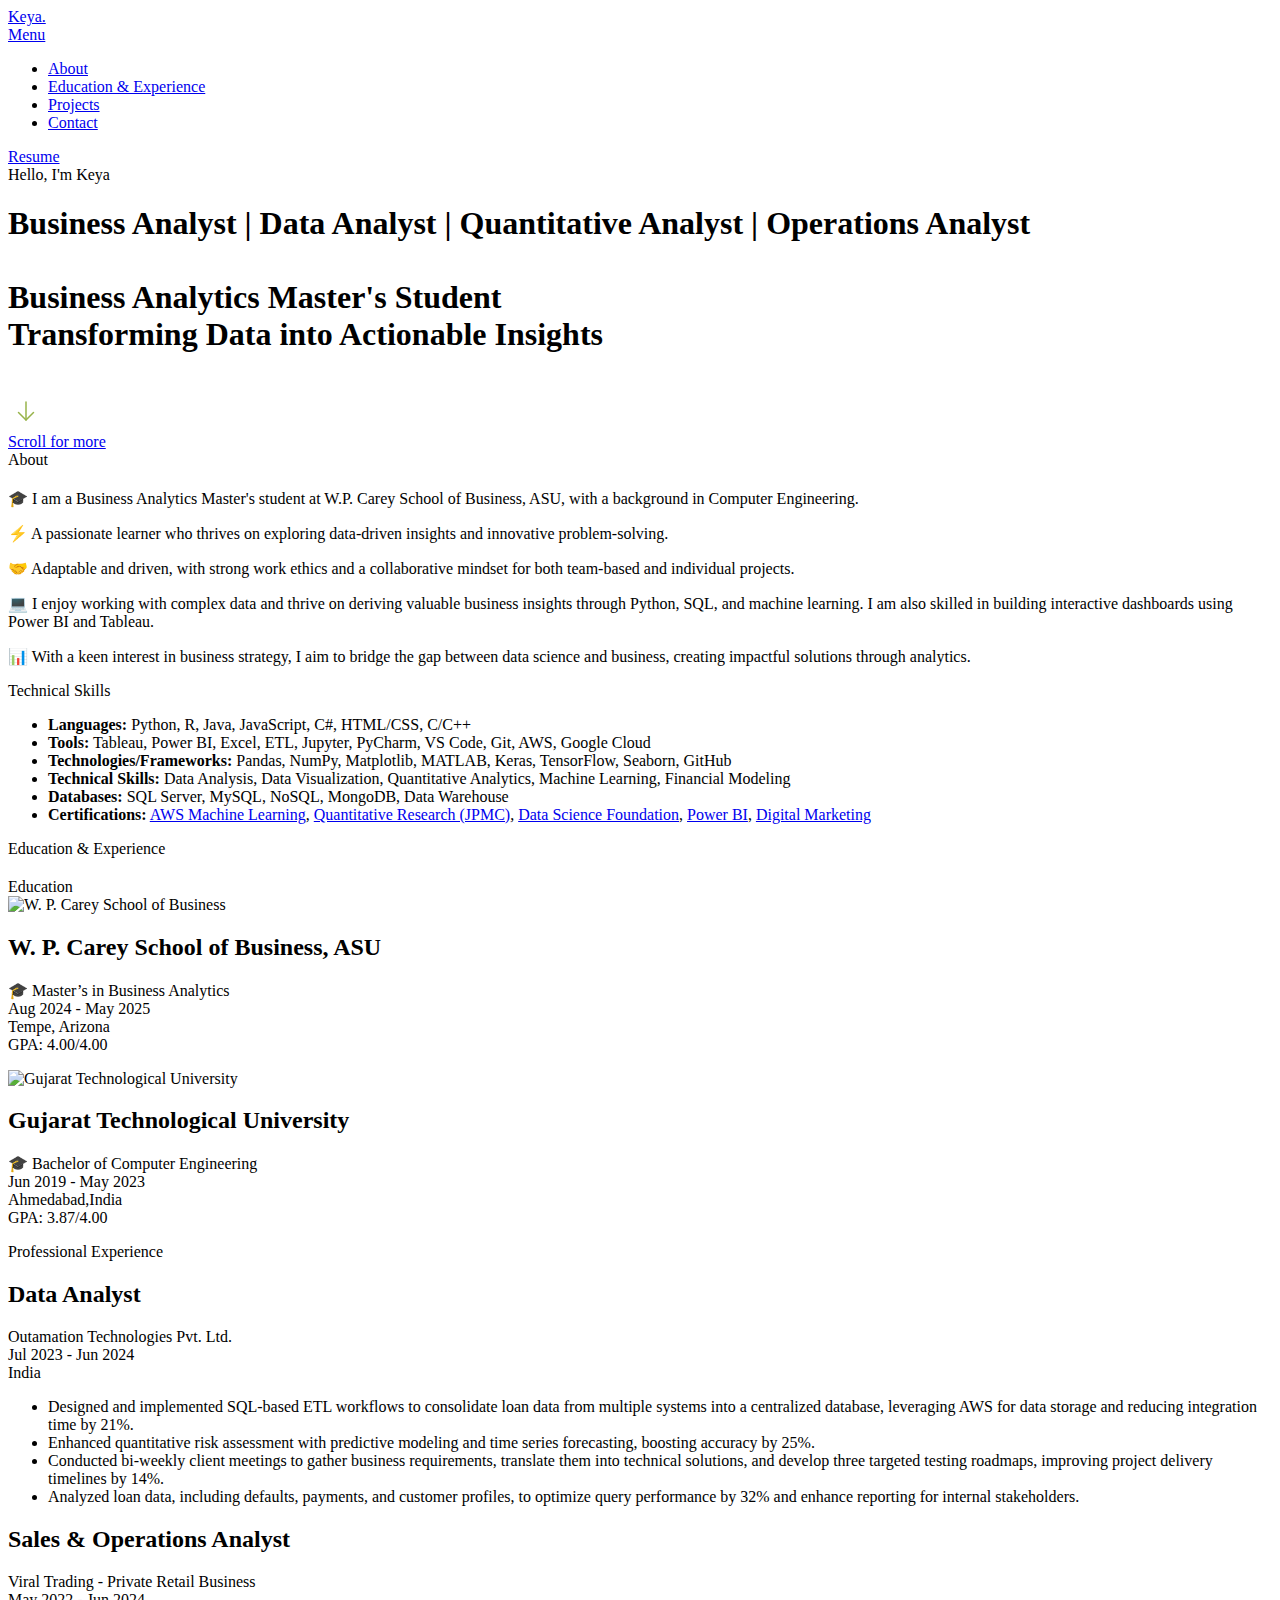
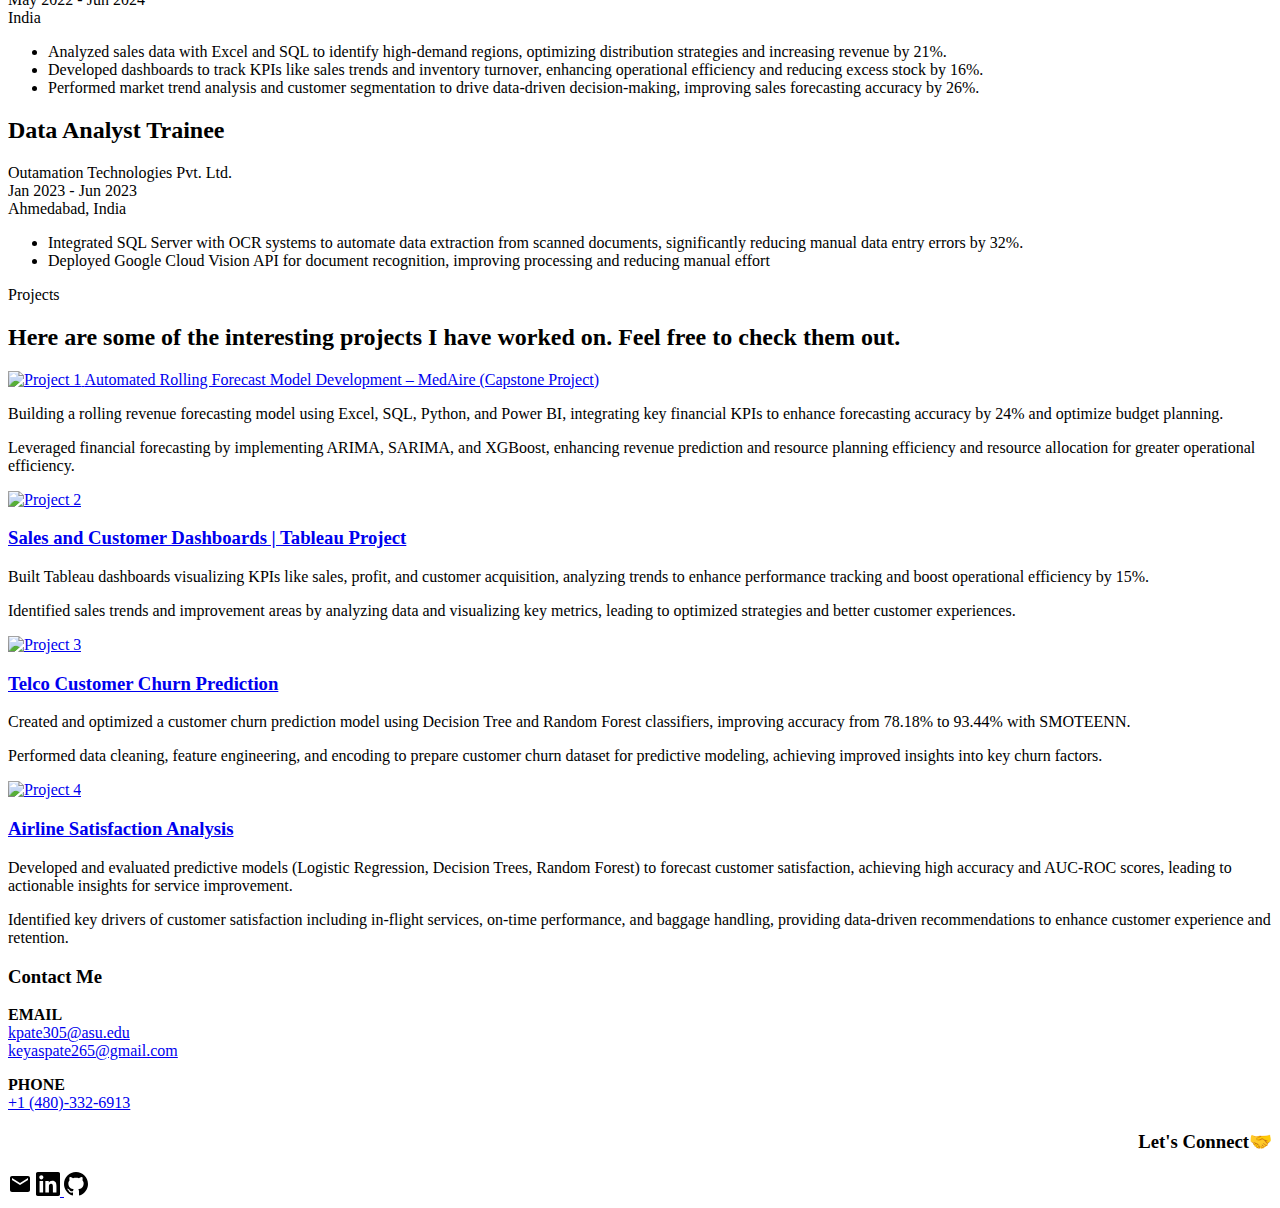
==== index.html @ a97f94e0 "Add files via upload" ====
<!DOCTYPE html>
<html lang="en" class="no-js" >
<head>

    <!--- basic page needs
    ================================================== -->
    <meta charset="utf-8">
    <meta name="viewport" content="width=device-width, initial-scale=1">
    <title>Keya </title>

    <script>
        document.documentElement.classList.remove('no-js');
        document.documentElement.classList.add('js');
    </script>

    <!-- CSS
    ================================================== -->
    <link rel="stylesheet" href="css/vendor.css">
    <link rel="stylesheet" href="css/styles.css">

    <!-- favicons
    ================================================== -->
    <link rel="apple-touch-icon" sizes="180x180" href="apple-touch-icon.png">
    <link rel="icon" type="image/jpg" sizes="32x32" href="images/icons/kintial.jpg">
    <link rel="icon" type="image/jpg" sizes="16x16" href="images/icons/kintial.jpg">
    <link rel="manifest" href="site.webmanifest">

</head>


<body id="top">

    
    <!-- preloader
    ================================================== -->
    <div id="preloader">
        <div id="loader" class="dots-fade">
            <div></div>
            <div></div>
            <div></div>
        </div>
    </div>


    <!-- page wrap
    ================================================== -->
    <div id="page" class="s-pagewrap ss-home">


        <!-- # site header 
        ================================================== -->
        <header class="s-header">

            <div class="row s-header__inner width-sixteen-col">

                <div class="s-header__block">
                    <div class="s-header__logo">
                        <a class="logo" href="index.html">
                            <span>Keya.</span>
                        </a>
                        
                    </div>

                    <a class="s-header__menu-toggle" href="#0"><span>Menu</span></a>
                </div> <!-- end s-header__block -->

                <nav class="s-header__nav">
    
                    <ul class="s-header__menu-links">
                        <li><a href="#about">About</a></li>
                        <li><a href="#experties">Education & Experience</a></li>
                        <li><a href="#clients">Projects</a></li>
                        <li><a href="#contact">Contact</a></li>
                    </ul> <!-- s-header__menu-links -->

                    <div class="s-header__contact">
                        <a href="https://drive.google.com/file/d/17TUg4IQK2optAtiaLfnBPVvH-PuOsv1F/view" class="btn btn--primary s-header__contact-btn">Resume</a>                        
                    </div> <!-- s-header__contact -->
    
                </nav> <!-- end s-header__nav -->

            </div> <!-- end s-header__inner -->

        </header> <!-- end s-header -->


        <!-- # site main content
        ================================================== -->
        <section id="content" class="s-content">

            <!-- intro
            ----------------------------------------------- -->
            <section id="intro" class="s-intro">

                <div class="row s-intro__content width-sixteen-col">

                    <div class="column lg-12 s-intro__content-inner grid-block">
                        
                        <div class="s-intro__content-text">
                            <div class="s-intro__content-pretitle text-pretitle">Hello, I'm Keya</div>
                            <h1 class="s-intro__content-title">
                                Business Analyst | Data Analyst | Quantitative Analyst | Operations Analyst<br>
                                <br>
                                Business Analytics Master's Student
                                <br>
                                Transforming Data into Actionable Insights
    
                         
                            </h1>
                        </div> <!-- s-intro__content-text -->

                        <div class="s-intro__content-media"> 
                            <div class="s-intro__content-media-inner">                               
                                <img src="images/Keya_Photo_04.png" srcset="images/Keya_Photo_04.png 1x, images/Keya_Photo_04.png 2x" alt="">
                                <div class="lines">                               
                                    <span></span>                                  
                                </div>
                            </div>
                        </div> <!-- s-intro__content-media -->                      

                        <div class="s-intro__scroll-down">
                            <a href="#about" class="smoothscroll">
                                <div class="scroll-icon">
                                    <svg xmlns="http://www.w3.org/2000/svg" viewBox="0 0 24 24" width="36" height="36" fill="none" stroke="#97b34a" stroke-width="1" stroke-linecap="round" stroke-linejoin="round">&lt;!--!  Atomicons Free 1.00 by @atisalab License - https://atomicons.com/license/ (Icons: CC BY 4.0) Copyright 2021 Atomicons --&gt;<polyline points="7 13 12 18 17 13"></polyline><line x1="12" y1="18" x2="12" y2="6"></line></svg>
                                </div>
                                <span>Scroll for more</span>
                            </a>
                        </div> <!-- s-intro__scroll-down -->
                        
                    </div> <!-- s-intro__content-inner -->

                </div> <!-- s-intro__content -->

            </section> <!-- end s-intro -->

            <!-- about
            ----------------------------------------------- -->
            <section id="about" class="s-about target-section">
                <div class="row s-about__content">
                    <!-- Left Side - About Section -->
                    <div class="column s-about__column about-section">
                        <div class="s-about__content-main">
                            <div class="text-pretitle">About</div>
                            <h2 class="text-display-title"></h2>  
                            <p class="attention-getter">🎓 I am a Business Analytics Master's student at W.P. Carey School of Business, ASU, with a background in Computer Engineering.</p>
                            <p class="attention-getter">⚡ A passionate learner who thrives on exploring data-driven insights and innovative problem-solving.</p>
                            <p class="attention-getter">🤝 Adaptable and driven, with strong work ethics and a collaborative mindset for both team-based and individual projects.</p>
                            <p class="attention-getter">💻 I enjoy working with complex data and thrive on deriving valuable business insights through Python, SQL, and machine learning. I am also skilled in building interactive dashboards using Power BI and Tableau.</p>
                            <p class="attention-getter">📊 With a keen interest in business strategy, I aim to bridge the gap between data science and business, creating impactful solutions through analytics.</p>
                        </div>
                    </div>
            
                    <!-- Right Side - Technical Skills Section -->
                    <div class="column s-about__column technical-skills-section">
                        <div class="s-about__content-main">
                            <div class="text-pretitle">Technical Skills</div>
                            <ul>
                                <li><strong>Languages:</strong> Python, R, Java, JavaScript, C#, HTML/CSS, C/C++</li>
                                <li><strong>Tools:</strong> Tableau, Power BI, Excel, ETL, Jupyter, PyCharm, VS Code, Git, AWS, Google Cloud</li>
                                <li><strong>Technologies/Frameworks:</strong> Pandas, NumPy, Matplotlib, MATLAB, Keras, TensorFlow, Seaborn, GitHub</li>
                                <li><strong>Technical Skills:</strong> Data Analysis, Data Visualization, Quantitative Analytics, Machine Learning, Financial Modeling</li>
                                <li><strong>Databases:</strong> SQL Server, MySQL, NoSQL, MongoDB, Data Warehouse</li>
                                <li><strong>Certifications:</strong>
                                    <a href="https://drive.google.com/file/d/17l-MNR-GGLviMp2M3ji4SF7oxx3MnG9K/view" target="_blank">AWS Machine Learning</a>, 
                                    <a href="hhttps://drive.google.com/file/d/1Obt135CXcHrShyv81nZ9yfFHK0MGHbMl/view" target="_blank">Quantitative Research (JPMC)</a>, 
                                    <a href="https://drive.google.com/file/d/1qOZrCk9MpfmzakJSe5zH-eCxIDKBuwVU/view" target="_blank">Data Science Foundation</a>, 
                                    <a href="https://drive.google.com/file/d/1ObZxvqBSXXJNMkuX_BVGQEeFqnYmkrwG/view" target="_blank">Power BI</a>, 
                                    <a href="https://drive.google.com/file/d/1yU4HIfZwMLSXwaDfBYVKVIpqtJGWHJtA/view" target="_blank">Digital Marketing</a>
                                </li>
                            </ul>
                        </div>
                    </div>
                </div>
            </section>
            <section id="experties" class="s-expertise">
                <div class="row s-expertise__content width-sixteen-col">
                    <div class="column xl-12 grid-block grid-section-split">
                        <div class="section-header grid-section-split__header">

                            <div class="text-pretitle">Education & Experience</div>                           
                            <h2 class="text-display-title"></h2>     
                        </div> <!-- end section-header -->
            
                        <div class="s-expertise__content-main grid-section-split__primary">
                            <div class="text-pretitle">Education</div>
                            
                            <!-- W.P. Carey School of Business -->
                            <div class="card-with-image">
                                <div class="image-column">
                                    <img src="images/wpcarey.png" alt="W. P. Carey School of Business" class="card-image">
                                </div>
                                <div class="card-column">
                                    <div class="education-card card">
                                        <div class="card-text">
                                            <h2 class="text-display-title">W. P. Carey School of Business, ASU</h2>
                                            <p class="lead">
                                                🎓 Master’s in Business Analytics<br>
                                                Aug 2024 - May 2025<br>
                                                Tempe, Arizona<br>
                                                GPA: 4.00/4.00
                                            </p>
                                        </div>
                                    </div>
                                </div>
                            </div> 
            
                            <!-- Gujarat Technological University -->
                            <div class="card-with-image">
                                <div class="image-column">
                                    <img src="images\gtu2.jpg" alt="Gujarat Technological University" class="card-image">
                                </div>
                                <div class="card-column">
                                    <div class="education-card card">
                                        <div class="card-text">
                                            <h2 class="text-display-title">Gujarat Technological University</h2>
                                            <p class="lead">
                                                🎓 Bachelor of Computer Engineering<br>
                                                Jun 2019 - May 2023<br>
                                                Ahmedabad,India<br>
                                                GPA: 3.87/4.00
                                            </p>
                                        </div>
                                    </div>
                                </div>
                            </div>
            
                            <div class="text-pretitle">Professional Experience</div>
            
                            <!-- Data Analyst at Outamation Technologies -->
                            <div class="card-with-image">
                                <div class="image-column">
                                    <!-- <img src="images\DataAnalyst.jpg" alt="Outamation Technologies Pvt. Ltd." class="card-image"> -->
                                </div>
                                <div class="card-column">
                                    <div class="education-card card">
                                        <div class="card-text">
                                            <h2 class="text-display-title">Data Analyst</h2>
                                            <p class="lead">
                                                Outamation Technologies Pvt. Ltd.<br>
                                                Jul 2023 - Jun 2024<br>
                                                India
                                            </p>
                                            <ul class="experience-bullets">
                                                <li>Designed and implemented SQL-based ETL workflows to consolidate loan data from multiple systems into a centralized database, leveraging AWS for data storage and reducing integration time by 21%.</li>
                                                <li>Enhanced quantitative risk assessment with predictive modeling and time series forecasting, boosting accuracy by 25%.</li>
                                                <li>Conducted bi-weekly client meetings to gather business requirements, translate them into technical solutions, and develop three targeted testing roadmaps, improving project delivery timelines by 14%.</li>
                                                <li>Analyzed loan data, including defaults, payments, and customer profiles, to optimize query performance by 32% and enhance reporting for internal stakeholders.</li>
                                            </ul>
                                        </div>
                                    </div>
                                </div>
                            
                            </div>
                            <div class="card-with-image">
                                <div class="image-column">
                                    <!-- <img src="images\salesopanalyst.jpg" alt="Viral Trading" class="card-image">  -->
                                </div>
                                <div class="card-column">
                                    <div class="education-card card">
                                        <div class="card-text">
                                            <h2 class="text-display-title">Sales & Operations Analyst</h2>
                                            <p class="lead">
                                                Viral Trading - Private Retail Business<br>
                                                May 2022 - Jun 2024<br>
                                                India
                                            </p>
                                            <ul class="experience-bullets">
                                                <li>Analyzed sales data with Excel and SQL to identify high-demand regions, optimizing distribution strategies and increasing revenue by 21%.</li>
                                                <li>Developed dashboards to track KPIs like sales trends and inventory turnover, enhancing operational efficiency and reducing excess stock by 16%.</li>
                                                <li>Performed market trend analysis and customer segmentation to drive data-driven decision-making, improving sales forecasting accuracy by 26%.</li>
                                            </ul>
                                        </div>
                                    </div>
                                </div>
                            </div>
                            <div class="card-with-image">
                                <div class="image-column">
                                    <!-- <img src="path-to-image3.jpg" alt="Outamation Technologies Pvt. Ltd." class="card-image"> -->
                                </div>
                                <div class="card-column">
                                    <div class="education-card card">
                                        <div class="card-text">
                                            <h2 class="text-display-title">Data Analyst Trainee</h2>
                                            <p class="lead">
                                                Outamation Technologies Pvt. Ltd.<br>
                                                Jan 2023 - Jun 2023<br>
                                                Ahmedabad, India
                                            </p>
                                            <ul class="experience-bullets">
                                                <li> Integrated  SQL Server with OCR systems to automate data extraction from scanned documents, significantly reducing manual data entry errors by 32%.</li>
                                                <li> Deployed Google Cloud Vision API for document recognition, improving processing and reducing 
                                                    manual effort</li>
                                                
                                            </ul>
                                        </div>
                                    </div>
                                </div>
                            </div>
                        </div> <!-- end s-expertise__content-main -->
            
                        <div class="s-expertise__content-btn grid-section-split__bottom"></div> <!-- end s-about__content-btn -->
                    </div> <!-- end grid-block-->
                </div> <!-- end s-expertise__content -->
            </section> <!-- end s-expertise -->
            

           
          

            <!-- clients
            ----------------------------------------------- -->
            <section id="clients" class="s-clients">          

                <div class="row s-clients__content-block width-sixteen-col">
                    <div class="column xl-12 grid-block grid-section-split">
                    
                        <div class="section-header grid-section-split__header">
                            <div class="text-pretitle-project">Projects</div>                           
                            <h2 class="text-display-title-project">
                                Here are some of the interesting projects I have worked on. Feel free to check them out.
                            </h2>       
                        </div> <!-- end section-header -->

                        <!-- write here-->
                       <!-- end column -->
                     <!-- Projects Listed Vertically -->
            <div class="projects-list">
                <!-- Project 1 -->
                <div class="project-item">
                    <a href="https://github.com/keyapatel7/Automated_Rolling_Forecasting_Model" target="_blank">
                        <img src="images/forecastingmodel.jpg" alt="Project 1" class="project-image">
                        <label class="project-title">Automated Rolling Forecast Model Development – MedAire (Capstone Project)</h3>
                    </a>
                    <div class="project-info">
                        <p>Building a rolling revenue forecasting model using Excel, SQL, Python, and Power BI, integrating key financial KPIs to enhance 
                            forecasting accuracy by 24% and optimize budget planning. </p>
                        <p>Leveraged financial forecasting by implementing ARIMA, SARIMA, and XGBoost, enhancing revenue prediction and resource 
                            planning efficiency and resource allocation for greater operational efficiency. </p>
                    </div>
                </div>

                <!-- Project 2 -->
                <div class="project-item">
                    <a href="https://github.com/keyapatel7/Sales-Customer_Dashboard" target="_blank">
                        <img src="images/sales.jpg" alt="Project 2" class="project-image">
                        <h3 class="project-title">Sales and Customer Dashboards | Tableau Project</h3>
                    </a>
                    <div class="project-info">
                        <p>Built Tableau dashboards visualizing KPIs like sales, profit, and customer acquisition, analyzing trends to enhance performance 
                            tracking and boost operational efficiency by 15%.</p>
                            <p>Identified sales trends and improvement areas by analyzing data and visualizing key metrics, leading to optimized 
                                strategies and better customer experiences.</p>
                    </div>
                </div>

                <!-- Project 3 -->
                <div class="project-item">
                    <a href="https://github.com/keyapatel7/Telco-Customer_Churn" target="_blank">
                        <img src="images/customerchurn.jpg" alt="Project 3" class="project-image">
                        <h3 class="project-title">Telco Customer Churn Prediction</h3>
                    </a>
                    <div class="project-info">
                        <p>Created and optimized a customer churn prediction model using Decision Tree and Random Forest classifiers, improving 
                            accuracy from 78.18% to 93.44% with SMOTEENN.</p>
                            <p>Performed data cleaning, feature engineering, and encoding to prepare customer churn dataset for predictive modeling, achieving improved insights into key churn factors.</p>
                    </div>
                </div>

                <!-- Project 4 -->
                <div class="project-item">
                    <a href="https://github.com/keyapatel7/Airline-Satisfaction" target="_blank">
                        <img src="images/airline.jpg" alt="Project 4" class="project-image">
                        <h3 class="project-title">Airline Satisfaction Analysis</h3>
                    </a>
                    <div class="project-info">
                        <p>Developed and evaluated predictive models (Logistic Regression, Decision Trees, Random Forest) to forecast customer satisfaction, achieving high accuracy and AUC-ROC scores, leading to actionable insights for service improvement.</p>
                        <p>Identified key drivers of customer satisfaction including in-flight services, on-time performance, and baggage handling, providing data-driven recommendations to enhance customer experience and retention.</p>
                    </div>
                </div>
            </div> <!-- end projects-list -->
                </div> <!-- end row -->

               


            </section> <!-- end s-clients -->            

        </section> <!-- s-content-->

        <!-- # footer 
        ================================================== -->
        <section id="contact">
        <footer class="s-footer">
            <div class="row s-footer__content">
                <div class="column xl-6 lg-6 md-12 s-footer__block s-footer__about">                    
                    <h3>Contact Me</h3>
                    <p class="contact-item">
                        <strong>EMAIL</strong><br>
                        <a href="mailto:kpate305@asu.edu?subject=Hello" class="contact-link email-link">kpate305@asu.edu</a> <br>
                        <a href="mailto:keyaspate365@gmail.com?subject=Hello" class="contact-link email-link">keyaspate265@gmail.com</a>

                        
                    </p>
                    <p class="contact-item">
                        <strong>PHONE</strong><br>
                        <a href="tel:+14803326913" class="contact-link phone-link">+1 (480)-332-6913</a>
                    </p>            
                </div>                
                <div align="right" class="column xl-3 lg-6 md-12 s-footer__block s-footer__site-links">
                    <h3>Let's Connect🤝</h3>
                    <div class="social-icons"  style="text-align: left;">
                        <a href="mailto:kpate305@asu.edu" class="social-link"style="display: inline-block;">
                            <svg xmlns="http://www.w3.org/2000/svg" width="24" height="24" viewBox="0 0 24 24" class="social-icon gmail-icon">
                                <path d="M20 4H4c-1.1 0-1.99.9-1.99 2L2 18c0 1.1.9 2 2 2h16c1.1 0 2-.9 2-2V6c0-1.1-.9-2-2-2zm0 4l-8 5-8-5V6l8 5 8-5v2z"/>
                            </svg>
                        </a>
                        <a href="https://www.linkedin.com/in/keyapatel2605/" class="social-link">
                            <svg xmlns="http://www.w3.org/2000/svg" width="24" height="24" viewBox="0 0 24 24" class="social-icon linkedin-icon">
                                <path d="M20.447 20.452h-3.554v-5.569c0-1.328-.027-3.037-1.852-3.037-1.853 0-2.136 1.445-2.136 2.939v5.667H9.351V9h3.414v1.561h.046c.477-.9 1.637-1.85 3.37-1.85 3.601 0 4.267 2.37 4.267 5.455v6.286zM5.337 7.433c-1.144 0-2.063-.926-2.063-2.065 0-1.138.92-2.063 2.063-2.063 1.14 0 2.064.925 2.064 2.063 0 1.139-.925 2.065-2.064 2.065zm1.782 13.019H3.555V9h3.564v11.452zM22.225 0H1.771C.792 0 0 .774 0 1.729v20.542C0 23.226.792 24 1.771 24h20.451C23.2 24 24 23.226 24 22.271V1.729C24 .774 23.2 0 22.222 0h.003z"/>
                            </svg>
                        </a>
                        <a href="https://github.com/keyapatel7" class="social-link">
                            <svg xmlns="http://www.w3.org/2000/svg" width="24" height="24" viewBox="0 0 24 24" class="social-icon github-icon">
                                <path d="M12 0c-6.626 0-12 5.373-12 12 0 5.302 3.438 9.8 8.207 11.387.599.111.793-.261.793-.577v-2.234c-3.338.726-4.033-1.416-4.033-1.416-.546-1.387-1.333-1.756-1.333-1.756-1.089-.745.083-.729.083-.729 1.205.084 1.839 1.237 1.839 1.237 1.07 1.834 2.807 1.304 3.492.997.107-.775.418-1.305.762-1.604-2.665-.305-5.467-1.334-5.467-5.931 0-1.311.469-2.381 1.236-3.221-.124-.303-.535-1.524.117-3.176 0 0 1.008-.322 3.301 1.23.957-.266 1.983-.399 3.003-.404 1.02.005 2.047.138 3.006.404 2.291-1.552 3.297-1.23 3.297-1.23.653 1.653.242 2.874.118 3.176.77.84 1.235 1.911 1.235 3.221 0 4.609-2.807 5.624-5.479 5.921.43.372.823 1.102.823 2.222v3.293c0 .319.192.694.801.576 4.765-1.589 8.199-6.086 8.199-11.386 0-6.627-5.373-12-12-12z"/>
                            </svg>
                        </a>
                        
                    </div>
                </div>
               
            </div>    
            
           
            
        </footer> <!-- end s-footer -->
    </section>

    </div> <!-- end page-wrap -->

    <!-- Java Script
    ================================================== -->
    <script src="js/plugins.js"></script>
    <script src="js/main.js"></script>

</body>
</html>
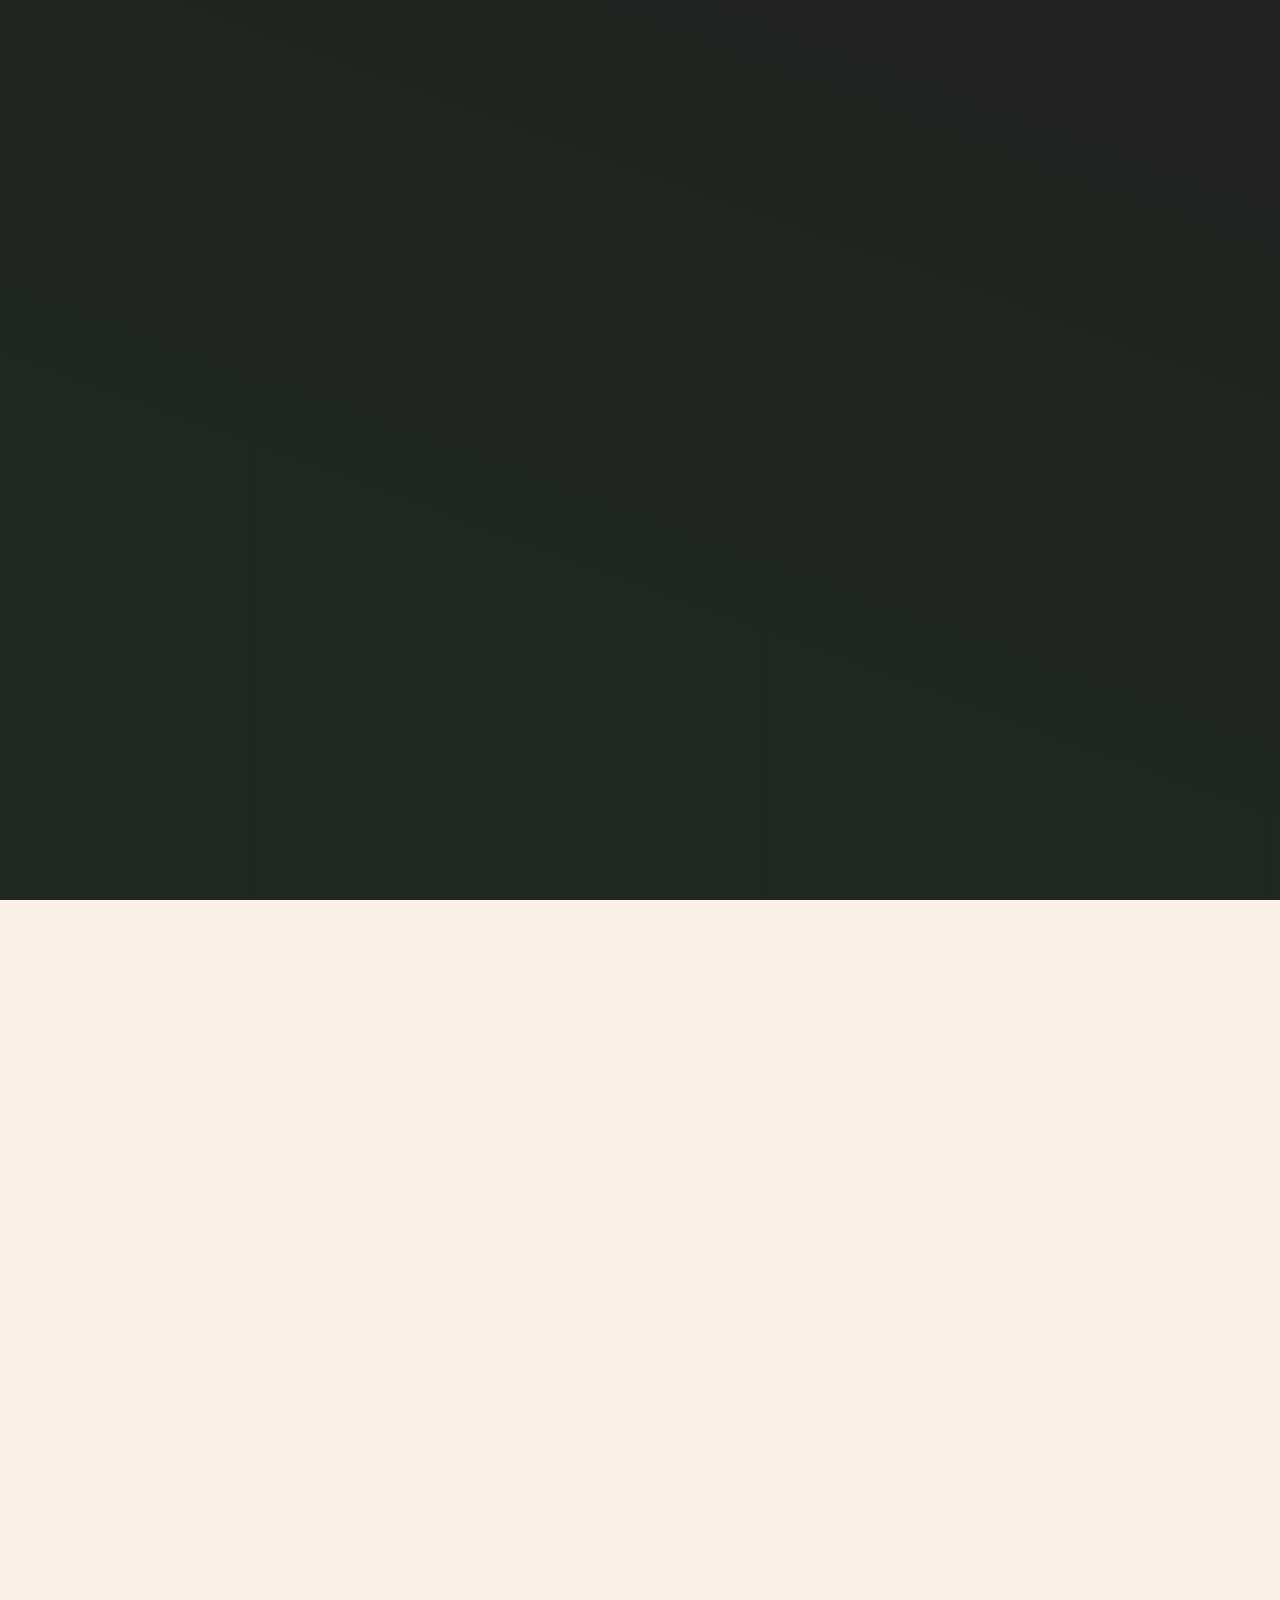
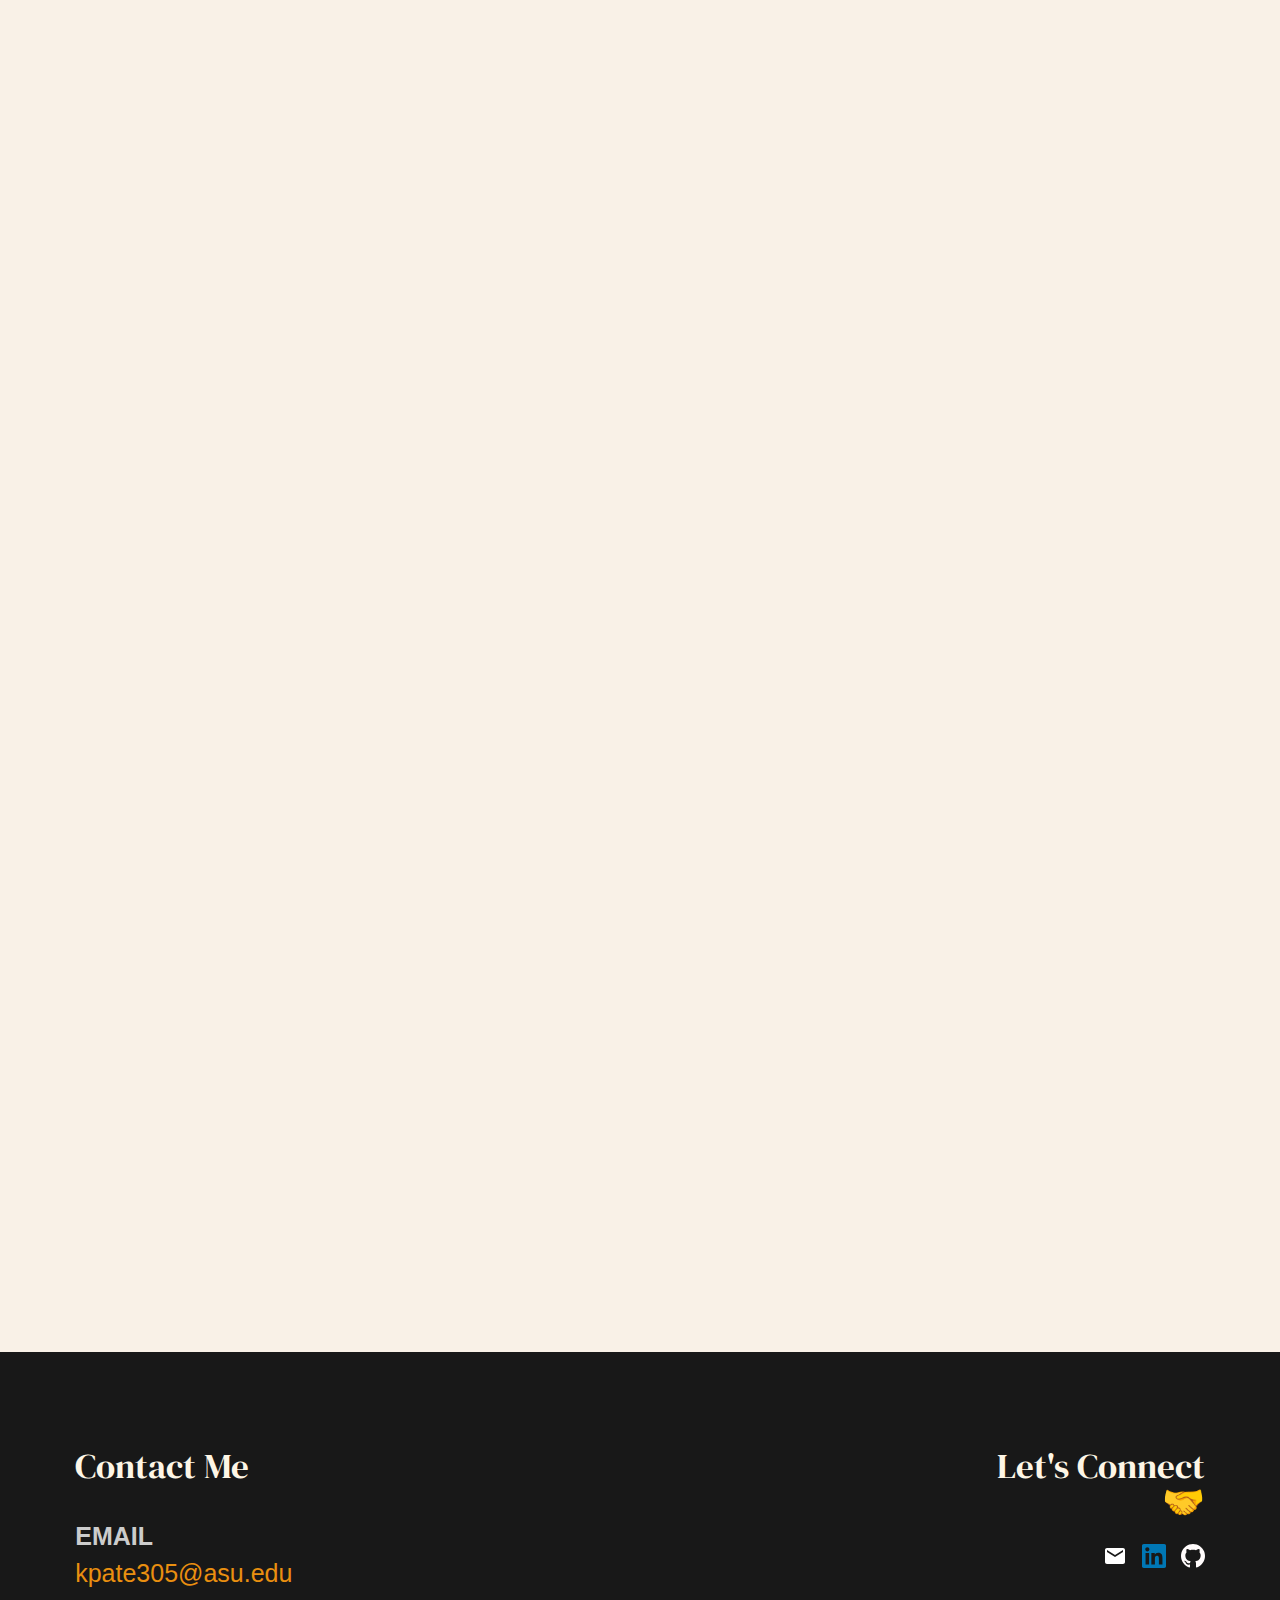
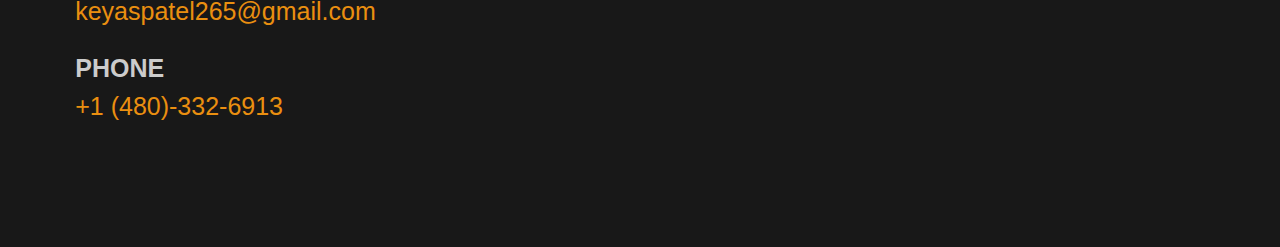
==== commit 59c232da: "email" ====
--- a/index.html
+++ b/index.html
@@ -397,7 +397,7 @@
                     <p class="contact-item">
                         <strong>EMAIL</strong><br>
                         <a href="mailto:kpate305@asu.edu?subject=Hello" class="contact-link email-link">kpate305@asu.edu</a> <br>
-                        <a href="mailto:keyaspate365@gmail.com?subject=Hello" class="contact-link email-link">keyaspate265@gmail.com</a>
+                        <a href="mailto:keyaspatel265@gmail.com?subject=Hello" class="contact-link email-link">keyaspatel265@gmail.com</a>
 
                         
                     </p>
--- a/css/vendor.css
+++ b/css/vendor.css
@@ -0,0 +1,776 @@
+/* ===================================================================
+ * Monica Third-party Stylesheets
+ * Template Ver. 1.0.0
+ * 12-13-2022
+ * -------------------------------------------------------------------
+ *
+ * TOC:
+ * # PrismJS
+ * # Swiper
+ *
+ * ------------------------------------------------------------------- */
+
+
+/* ===================================================================
+ * # PrismJS 1.20.0
+ *   https://prismjs.com/download.html#themes=prism-okaidia&languages=markup+css+clike+javascript+markup-templating+php 
+ *   
+ *   okaidia theme for JavaScript, CSS and HTML
+ *   Loosely based on Monokai textmate theme by http://www.monokai.nl/
+ *   @author ocodia
+ * ------------------------------------------------------------------- */
+code[class*=language-],
+pre[class*=language-] {
+  color          : #f8f8f2;
+  background     : none;
+  text-shadow    : 0 1px rgba(0, 0, 0, 0.3);
+  font-family    : var(--font-mono);
+  font-size      : calc(var(--text-size) * 0.9444);
+  text-align     : left;
+  white-space    : pre;
+  word-spacing   : normal;
+  word-break     : normal;
+  word-wrap      : normal;
+  line-height    : var(--vspace-1);
+  -moz-tab-size  : 4;
+  -o-tab-size    : 4;
+  tab-size       : 4;
+  -webkit-hyphens: none;
+  -ms-hyphens    : none;
+  hyphens        : none;
+}
+
+/* Code blocks */
+pre[class*=language-] {
+  padding : var(--vspace-0_5) 0 var(--vspace-1);
+  margin  : var(--vspace-1) 0;
+  overflow: auto;
+}
+
+:not(pre)>code[class*=language-],
+pre[class*=language-] {
+  background: #272822;
+}
+
+/* Inline code */
+:not(pre)>code[class*=language-] {
+  padding    : 0.1em;
+  white-space: normal;
+}
+
+.token.comment,
+.token.prolog,
+.token.doctype,
+.token.cdata {
+  color: slategray;
+}
+
+.token.punctuation {
+  color: #f8f8f2;
+}
+
+.token.namespace {
+  opacity: 0.7;
+}
+
+.token.property,
+.token.tag,
+.token.constant,
+.token.symbol,
+.token.deleted {
+  color: #f92672;
+}
+
+.token.boolean,
+.token.number {
+  color: #ae81ff;
+}
+
+.token.selector,
+.token.attr-name,
+.token.string,
+.token.char,
+.token.builtin,
+.token.inserted {
+  color: #a6e22e;
+}
+
+.token.operator,
+.token.entity,
+.token.url,
+.language-css .token.string,
+.style .token.string,
+.token.variable {
+  color: #f8f8f2;
+}
+
+.token.atrule,
+.token.attr-value,
+.token.function,
+.token.class-name {
+  color: #e6db74;
+}
+
+.token.keyword {
+  color: #66d9ef;
+}
+
+.token.regex,
+.token.important {
+  color: #fd971f;
+}
+
+.token.important,
+.token.bold {
+  font-weight: bold;
+}
+
+.token.italic {
+  font-style: italic;
+}
+
+.token.entity {
+  cursor: help;
+}
+
+
+
+/* ===================================================================
+ * # Swiper 6.4.5
+ *   Most modern mobile touch slider and framework with hardware accelerated transitions
+ *   https://swiperjs.com
+ *
+ *   Copyright 2014-2020 Vladimir Kharlampidi
+ *
+ *   Released under the MIT License
+ *
+ *   Released on: December 18, 2020
+ * ------------------------------------------------------------------- */
+@font-face {
+  font-family: "swiper-icons";
+  src        : url("data:application/font-woff;charset=utf-8;base64, [base64]//wADZ2x5ZgAAAywAAADMAAAD2MHtryVoZWFkAAABbAAAADAAAAA2E2+eoWhoZWEAAAGcAAAAHwAAACQC9gDzaG10eAAAAigAAAAZAAAArgJkABFsb2NhAAAC0AAAAFoAAABaFQAUGG1heHAAAAG8AAAAHwAAACAAcABAbmFtZQAAA/gAAAE5AAACXvFdBwlwb3N0AAAFNAAAAGIAAACE5s74hXjaY2BkYGAAYpf5Hu/j+W2+MnAzMYDAzaX6QjD6/4//Bxj5GA8AuRwMYGkAPywL13jaY2BkYGA88P8Agx4j+/8fQDYfA1AEBWgDAIB2BOoAeNpjYGRgYNBh4GdgYgABEMnIABJzYNADCQAACWgAsQB42mNgYfzCOIGBlYGB0YcxjYGBwR1Kf2WQZGhhYGBiYGVmgAFGBiQQkOaawtDAoMBQxXjg/wEGPcYDDA4wNUA2CCgwsAAAO4EL6gAAeNpj2M0gyAACqxgGNWBkZ2D4/wMA+xkDdgAAAHjaY2BgYGaAYBkGRgYQiAHyGMF8FgYHIM3DwMHABGQrMOgyWDLEM1T9/w8UBfEMgLzE////P/5//f/V/xv+r4eaAAeMbAxwIUYmIMHEgKYAYjUcsDAwsLKxc3BycfPw8jEQA/[base64]/uznmfPFBNODM2K7MTQ45YEAZqGP81AmGGcF3iPqOop0r1SPTaTbVkfUe4HXj97wYE+yNwWYxwWu4v1ugWHgo3S1XdZEVqWM7ET0cfnLGxWfkgR42o2PvWrDMBSFj/IHLaF0zKjRgdiVMwScNRAoWUoH78Y2icB/yIY09An6AH2Bdu/UB+yxopYshQiEvnvu0dURgDt8QeC8PDw7Fpji3fEA4z/PEJ6YOB5hKh4dj3EvXhxPqH/SKUY3rJ7srZ4FZnh1PMAtPhwP6fl2PMJMPDgeQ4rY8YT6Gzao0eAEA409DuggmTnFnOcSCiEiLMgxCiTI6Cq5DZUd3Qmp10vO0LaLTd2cjN4fOumlc7lUYbSQcZFkutRG7g6JKZKy0RmdLY680CDnEJ+UMkpFFe1RN7nxdVpXrC4aTtnaurOnYercZg2YVmLN/d/gczfEimrE/fs/bOuq29Zmn8tloORaXgZgGa78yO9/cnXm2BpaGvq25Dv9S4E9+5SIc9PqupJKhYFSSl47+Qcr1mYNAAAAeNptw0cKwkAAAMDZJA8Q7OUJvkLsPfZ6zFVERPy8qHh2YER+3i/BP83vIBLLySsoKimrqKqpa2hp6+jq6RsYGhmbmJqZSy0sraxtbO3sHRydnEMU4uR6yx7JJXveP7WrDycAAAAAAAH//wACeNpjYGRgYOABYhkgZgJCZgZNBkYGLQZtIJsFLMYAAAw3ALgAeNolizEKgDAQBCchRbC2sFER0YD6qVQiBCv/H9ezGI6Z5XBAw8CBK/m5iQQVauVbXLnOrMZv2oLdKFa8Pjuru2hJzGabmOSLzNMzvutpB3N42mNgZGBg4GKQYzBhYMxJLMlj4GBgAYow/P/PAJJhLM6sSoWKfWCAAwDAjgbRAAB42mNgYGBkAIIbCZo5IPrmUn0hGA0AO8EFTQAA") format("woff");
+  font-weight: 400;
+  font-style : normal;
+}
+
+:root {
+  --swiper-theme-color: #007aff;
+}
+
+.swiper-container {
+  margin-left : auto;
+  margin-right: auto;
+  position    : relative;
+  overflow    : hidden;
+  list-style  : none;
+  padding     : 0;
+  /* Fix of Webkit flickering */
+  z-index     : 1;
+}
+
+.swiper-container-vertical>.swiper-wrapper {
+  flex-direction: column;
+}
+
+.swiper-wrapper {
+  position           : relative;
+  width              : 100%;
+  height             : 100%;
+  z-index            : 1;
+  display            : flex;
+  transition-property: transform;
+  box-sizing         : content-box;
+}
+
+.swiper-container-android .swiper-slide,
+.swiper-wrapper {
+  transform: translate3d(0px, 0, 0);
+}
+
+.swiper-container-multirow>.swiper-wrapper {
+  flex-wrap: wrap;
+}
+
+.swiper-container-multirow-column>.swiper-wrapper {
+  flex-wrap     : wrap;
+  flex-direction: column;
+}
+
+.swiper-container-free-mode>.swiper-wrapper {
+  transition-timing-function: ease-out;
+  margin                    : 0 auto;
+}
+
+.swiper-slide {
+  flex-shrink        : 0;
+  width              : 100%;
+  height             : 100%;
+  position           : relative;
+  transition-property: transform;
+}
+
+.swiper-slide-invisible-blank {
+  visibility: hidden;
+}
+
+/* Auto Height */
+.swiper-container-autoheight,
+.swiper-container-autoheight .swiper-slide {
+  height: auto;
+}
+
+.swiper-container-autoheight .swiper-wrapper {
+  align-items        : flex-start;
+  transition-property: transform, height;
+}
+
+/* 3D Effects */
+.swiper-container-3d {
+  perspective: 1200px;
+}
+
+.swiper-container-3d .swiper-wrapper,
+.swiper-container-3d .swiper-slide,
+.swiper-container-3d .swiper-slide-shadow-left,
+.swiper-container-3d .swiper-slide-shadow-right,
+.swiper-container-3d .swiper-slide-shadow-top,
+.swiper-container-3d .swiper-slide-shadow-bottom,
+.swiper-container-3d .swiper-cube-shadow {
+  transform-style: preserve-3d;
+}
+
+.swiper-container-3d .swiper-slide-shadow-left,
+.swiper-container-3d .swiper-slide-shadow-right,
+.swiper-container-3d .swiper-slide-shadow-top,
+.swiper-container-3d .swiper-slide-shadow-bottom {
+  position      : absolute;
+  left          : 0;
+  top           : 0;
+  width         : 100%;
+  height        : 100%;
+  pointer-events: none;
+  z-index       : 10;
+}
+
+.swiper-container-3d .swiper-slide-shadow-left {
+  background-image: linear-gradient(to left, rgba(0, 0, 0, 0.5), rgba(0, 0, 0, 0));
+}
+
+.swiper-container-3d .swiper-slide-shadow-right {
+  background-image: linear-gradient(to right, rgba(0, 0, 0, 0.5), rgba(0, 0, 0, 0));
+}
+
+.swiper-container-3d .swiper-slide-shadow-top {
+  background-image: linear-gradient(to top, rgba(0, 0, 0, 0.5), rgba(0, 0, 0, 0));
+}
+
+.swiper-container-3d .swiper-slide-shadow-bottom {
+  background-image: linear-gradient(to bottom, rgba(0, 0, 0, 0.5), rgba(0, 0, 0, 0));
+}
+
+/* CSS Mode */
+.swiper-container-css-mode>.swiper-wrapper {
+  overflow          : auto;
+  scrollbar-width   : none;
+  /* For Firefox */
+  -ms-overflow-style: none;
+  /* For Internet Explorer and Edge */
+}
+
+.swiper-container-css-mode>.swiper-wrapper::-webkit-scrollbar {
+  display: none;
+}
+
+.swiper-container-css-mode>.swiper-wrapper>.swiper-slide {
+  scroll-snap-align: start start;
+}
+
+.swiper-container-horizontal.swiper-container-css-mode>.swiper-wrapper {
+  -ms-scroll-snap-type: x mandatory;
+  scroll-snap-type    : x mandatory;
+}
+
+.swiper-container-vertical.swiper-container-css-mode>.swiper-wrapper {
+  -ms-scroll-snap-type: y mandatory;
+  scroll-snap-type    : y mandatory;
+}
+
+:root {
+  --swiper-navigation-size   : 44px;
+  /*
+    --swiper-navigation-color: var(--swiper-theme-color);
+    */
+}
+
+.swiper-button-prev,
+.swiper-button-next {
+  position       : absolute;
+  top            : 50%;
+  width          : calc(var(--swiper-navigation-size) / 44 * 27);
+  height         : var(--swiper-navigation-size);
+  margin-top     : calc(-1 * var(--swiper-navigation-size) / 2);
+  z-index        : 10;
+  cursor         : pointer;
+  display        : flex;
+  align-items    : center;
+  justify-content: center;
+  color          : var(--swiper-navigation-color, var(--swiper-theme-color));
+}
+
+.swiper-button-prev.swiper-button-disabled,
+.swiper-button-next.swiper-button-disabled {
+  opacity       : 0.35;
+  cursor        : auto;
+  pointer-events: none;
+}
+
+.swiper-button-prev:after,
+.swiper-button-next:after {
+  font-family   : swiper-icons;
+  font-size     : var(--swiper-navigation-size);
+  text-transform: none !important;
+  letter-spacing: 0;
+  text-transform: none;
+  font-variant  : initial;
+  line-height   : 1;
+}
+
+.swiper-button-prev,
+.swiper-container-rtl .swiper-button-next {
+  left : 10px;
+  right: auto;
+}
+
+.swiper-button-prev:after,
+.swiper-container-rtl .swiper-button-next:after {
+  content: "prev";
+}
+
+.swiper-button-next,
+.swiper-container-rtl .swiper-button-prev {
+  right: 10px;
+  left : auto;
+}
+
+.swiper-button-next:after,
+.swiper-container-rtl .swiper-button-prev:after {
+  content: "next";
+}
+
+.swiper-button-prev.swiper-button-white,
+.swiper-button-next.swiper-button-white {
+  --swiper-navigation-color: #ffffff;
+}
+
+.swiper-button-prev.swiper-button-black,
+.swiper-button-next.swiper-button-black {
+  --swiper-navigation-color: #000000;
+}
+
+.swiper-button-lock {
+  display: none;
+}
+
+:root {
+  /*
+    --swiper-pagination-color: var(--swiper-theme-color);
+    */
+}
+
+.swiper-pagination {
+  position  : absolute;
+  text-align: center;
+  transition: 300ms opacity;
+  transform : translate3d(0, 0, 0);
+  z-index   : 10;
+}
+
+.swiper-pagination.swiper-pagination-hidden {
+  opacity: 0;
+}
+
+/* Common Styles */
+.swiper-pagination-fraction,
+.swiper-pagination-custom,
+.swiper-container-horizontal>.swiper-pagination-bullets {
+  bottom: 10px;
+  left  : 0;
+  width : 100%;
+}
+
+/* Bullets */
+.swiper-pagination-bullets-dynamic {
+  overflow : hidden;
+  font-size: 0;
+}
+
+.swiper-pagination-bullets-dynamic .swiper-pagination-bullet {
+  transform: scale(0.33);
+  position : relative;
+}
+
+.swiper-pagination-bullets-dynamic .swiper-pagination-bullet-active {
+  transform: scale(1);
+}
+
+.swiper-pagination-bullets-dynamic .swiper-pagination-bullet-active-main {
+  transform: scale(1);
+}
+
+.swiper-pagination-bullets-dynamic .swiper-pagination-bullet-active-prev {
+  transform: scale(0.66);
+}
+
+.swiper-pagination-bullets-dynamic .swiper-pagination-bullet-active-prev-prev {
+  transform: scale(0.33);
+}
+
+.swiper-pagination-bullets-dynamic .swiper-pagination-bullet-active-next {
+  transform: scale(0.66);
+}
+
+.swiper-pagination-bullets-dynamic .swiper-pagination-bullet-active-next-next {
+  transform: scale(0.33);
+}
+
+.swiper-pagination-bullet {
+  width        : 8px;
+  height       : 8px;
+  display      : inline-block;
+  border-radius: 100%;
+  background   : #000;
+  opacity      : 0.2;
+}
+
+button.swiper-pagination-bullet {
+  border            : none;
+  margin            : 0;
+  padding           : 0;
+  box-shadow        : none;
+  -webkit-appearance: none;
+  -moz-appearance   : none;
+  appearance        : none;
+}
+
+.swiper-pagination-clickable .swiper-pagination-bullet {
+  cursor: pointer;
+}
+
+.swiper-pagination-bullet-active {
+  opacity   : 1;
+  background: var(--swiper-pagination-color, var(--swiper-theme-color));
+}
+
+.swiper-container-vertical>.swiper-pagination-bullets {
+  right    : 10px;
+  top      : 50%;
+  transform: translate3d(0px, -50%, 0);
+}
+
+.swiper-container-vertical>.swiper-pagination-bullets .swiper-pagination-bullet {
+  margin : 6px 0;
+  display: block;
+}
+
+.swiper-container-vertical>.swiper-pagination-bullets.swiper-pagination-bullets-dynamic {
+  top      : 50%;
+  transform: translateY(-50%);
+  width    : 8px;
+}
+
+.swiper-container-vertical>.swiper-pagination-bullets.swiper-pagination-bullets-dynamic .swiper-pagination-bullet {
+  display   : inline-block;
+  transition: 200ms transform, 200ms top;
+}
+
+.swiper-container-horizontal>.swiper-pagination-bullets .swiper-pagination-bullet {
+  margin: 0 4px;
+}
+
+.swiper-container-horizontal>.swiper-pagination-bullets.swiper-pagination-bullets-dynamic {
+  left       : 50%;
+  transform  : translateX(-50%);
+  white-space: nowrap;
+}
+
+.swiper-container-horizontal>.swiper-pagination-bullets.swiper-pagination-bullets-dynamic .swiper-pagination-bullet {
+  transition: 200ms transform, 200ms left;
+}
+
+.swiper-container-horizontal.swiper-container-rtl>.swiper-pagination-bullets-dynamic .swiper-pagination-bullet {
+  transition: 200ms transform, 200ms right;
+}
+
+/* Progress */
+.swiper-pagination-progressbar {
+  background: rgba(0, 0, 0, 0.25);
+  position  : absolute;
+}
+
+.swiper-pagination-progressbar .swiper-pagination-progressbar-fill {
+  background      : var(--swiper-pagination-color, var(--swiper-theme-color));
+  position        : absolute;
+  left            : 0;
+  top             : 0;
+  width           : 100%;
+  height          : 100%;
+  transform       : scale(0);
+  transform-origin: left top;
+}
+
+.swiper-container-rtl .swiper-pagination-progressbar .swiper-pagination-progressbar-fill {
+  transform-origin: right top;
+}
+
+.swiper-container-horizontal>.swiper-pagination-progressbar,
+.swiper-container-vertical>.swiper-pagination-progressbar.swiper-pagination-progressbar-opposite {
+  width : 100%;
+  height: 4px;
+  left  : 0;
+  top   : 0;
+}
+
+.swiper-container-vertical>.swiper-pagination-progressbar,
+.swiper-container-horizontal>.swiper-pagination-progressbar.swiper-pagination-progressbar-opposite {
+  width : 4px;
+  height: 100%;
+  left  : 0;
+  top   : 0;
+}
+
+.swiper-pagination-white {
+  --swiper-pagination-color: #ffffff;
+}
+
+.swiper-pagination-black {
+  --swiper-pagination-color: #000000;
+}
+
+.swiper-pagination-lock {
+  display: none;
+}
+
+/* Scrollbar */
+.swiper-scrollbar {
+  border-radius   : 10px;
+  position        : relative;
+  -ms-touch-action: none;
+  background      : rgba(0, 0, 0, 0.1);
+}
+
+.swiper-container-horizontal>.swiper-scrollbar {
+  position: absolute;
+  left    : 1%;
+  bottom  : 3px;
+  z-index : 50;
+  height  : 5px;
+  width   : 98%;
+}
+
+.swiper-container-vertical>.swiper-scrollbar {
+  position: absolute;
+  right   : 3px;
+  top     : 1%;
+  z-index : 50;
+  width   : 5px;
+  height  : 98%;
+}
+
+.swiper-scrollbar-drag {
+  height       : 100%;
+  width        : 100%;
+  position     : relative;
+  background   : rgba(0, 0, 0, 0.5);
+  border-radius: 10px;
+  left         : 0;
+  top          : 0;
+}
+
+.swiper-scrollbar-cursor-drag {
+  cursor: move;
+}
+
+.swiper-scrollbar-lock {
+  display: none;
+}
+
+.swiper-zoom-container {
+  width          : 100%;
+  height         : 100%;
+  display        : flex;
+  justify-content: center;
+  align-items    : center;
+  text-align     : center;
+}
+
+.swiper-zoom-container>img,
+.swiper-zoom-container>svg,
+.swiper-zoom-container>canvas {
+  max-width    : 100%;
+  max-height   : 100%;
+  -o-object-fit: contain;
+  object-fit   : contain;
+}
+
+.swiper-slide-zoomed {
+  cursor: move;
+}
+
+/* Preloader */
+:root {
+  /*
+    --swiper-preloader-color: var(--swiper-theme-color);
+    */
+}
+
+.swiper-lazy-preloader {
+  width            : 42px;
+  height           : 42px;
+  position         : absolute;
+  left             : 50%;
+  top              : 50%;
+  margin-left      : -21px;
+  margin-top       : -21px;
+  z-index          : 10;
+  transform-origin : 50%;
+  -webkit-animation: swiper-preloader-spin 1s infinite linear;
+  animation        : swiper-preloader-spin 1s infinite linear;
+  box-sizing       : border-box;
+  border           : 4px solid var(--swiper-preloader-color, var(--swiper-theme-color));
+  border-radius    : 50%;
+  border-top-color : transparent;
+}
+
+.swiper-lazy-preloader-white {
+  --swiper-preloader-color: #fff;
+}
+
+.swiper-lazy-preloader-black {
+  --swiper-preloader-color: #000;
+}
+
+@-webkit-keyframes swiper-preloader-spin {
+  100% {
+    transform: rotate(360deg);
+  }
+}
+
+@keyframes swiper-preloader-spin {
+  100% {
+    transform: rotate(360deg);
+  }
+}
+
+/* a11y */
+.swiper-container .swiper-notification {
+  position      : absolute;
+  left          : 0;
+  top           : 0;
+  pointer-events: none;
+  opacity       : 0;
+  z-index       : -1000;
+}
+
+.swiper-container-fade.swiper-container-free-mode .swiper-slide {
+  transition-timing-function: ease-out;
+}
+
+.swiper-container-fade .swiper-slide {
+  pointer-events     : none;
+  transition-property: opacity;
+}
+
+.swiper-container-fade .swiper-slide .swiper-slide {
+  pointer-events: none;
+}
+
+.swiper-container-fade .swiper-slide-active,
+.swiper-container-fade .swiper-slide-active .swiper-slide-active {
+  pointer-events: auto;
+}
+
+.swiper-container-cube {
+  overflow: visible;
+}
+
+.swiper-container-cube .swiper-slide {
+  pointer-events             : none;
+  -webkit-backface-visibility: hidden;
+  backface-visibility        : hidden;
+  z-index                    : 1;
+  visibility                 : hidden;
+  transform-origin           : 0 0;
+  width                      : 100%;
+  height                     : 100%;
+}
+
+.swiper-container-cube .swiper-slide .swiper-slide {
+  pointer-events: none;
+}
+
+.swiper-container-cube.swiper-container-rtl .swiper-slide {
+  transform-origin: 100% 0;
+}
+
+.swiper-container-cube .swiper-slide-active,
+.swiper-container-cube .swiper-slide-active .swiper-slide-active {
+  pointer-events: auto;
+}
+
+.swiper-container-cube .swiper-slide-active,
+.swiper-container-cube .swiper-slide-next,
+.swiper-container-cube .swiper-slide-prev,
+.swiper-container-cube .swiper-slide-next+.swiper-slide {
+  pointer-events: auto;
+  visibility    : visible;
+}
+
+.swiper-container-cube .swiper-slide-shadow-top,
+.swiper-container-cube .swiper-slide-shadow-bottom,
+.swiper-container-cube .swiper-slide-shadow-left,
+.swiper-container-cube .swiper-slide-shadow-right {
+  z-index                    : 0;
+  -webkit-backface-visibility: hidden;
+  backface-visibility        : hidden;
+}
+
+.swiper-container-cube .swiper-cube-shadow {
+  position  : absolute;
+  left      : 0;
+  bottom    : 0px;
+  width     : 100%;
+  height    : 100%;
+  background: #000;
+  opacity   : 0.6;
+  filter    : blur(50px);
+  z-index   : 0;
+}
+
+.swiper-container-flip {
+  overflow: visible;
+}
+
+.swiper-container-flip .swiper-slide {
+  pointer-events             : none;
+  -webkit-backface-visibility: hidden;
+  backface-visibility        : hidden;
+  z-index                    : 1;
+}
+
+.swiper-container-flip .swiper-slide .swiper-slide {
+  pointer-events: none;
+}
+
+.swiper-container-flip .swiper-slide-active,
+.swiper-container-flip .swiper-slide-active .swiper-slide-active {
+  pointer-events: auto;
+}
+
+.swiper-container-flip .swiper-slide-shadow-top,
+.swiper-container-flip .swiper-slide-shadow-bottom,
+.swiper-container-flip .swiper-slide-shadow-left,
+.swiper-container-flip .swiper-slide-shadow-right {
+  z-index                    : 0;
+  -webkit-backface-visibility: hidden;
+  backface-visibility        : hidden;
+}--- a/css/styles.css
+++ b/css/styles.css
@@ -0,0 +1,5441 @@
+@charset "UTF-8";
+/* =================================================================== 
+ * Monica Main Stylesheet
+ * Template Ver. 1.0.0
+ * 12-13-2022
+ * ------------------------------------------------------------------
+ *
+ * TOC:
+ * # SETTINGS
+ *		## fonts
+ *    	## colors
+ *	  	## spacing and typescale
+ *		## grid variables
+ * # CSS RESET
+ * # GRID
+ *		## extra large devices
+ *		## large devices
+ *		## medium devices 
+ *		## tablet devices
+ *		## mobile devices
+ *		## small mobile devices
+ *		## additional column stackpoints 
+ * # BASE SETUP
+ * # UTILITY CLASSES
+ * # TYPOGRAPHY 
+ *		## additional typography & helper classes
+ *		## lists
+ *		## media 
+ *		## spacing
+ * # PRELOADER
+ *		## page loaded
+ * # FORM 
+ *		## style placeholder text
+ *		## change autocomplete styles in Chrome
+ * # BUTTONS
+ * # TABLE
+ * # COMPONENTS
+ *		## pagination 
+ *		## alert box 
+ *		## skillbars
+ *		## stats tabs
+ * # PROJECT-WIDE SHARED STYLES
+ *		## list items
+ *		## social list
+ *		## blog card
+ *		## testimonials
+ *		## swiper overrides
+ * # GRID-BASED LAYOUTS
+ *		## grid block
+ *		## list grid
+ * # PAGE WRAP
+ * # SITE HEADER
+ *		## logo
+ *		## main navigation
+ *		## mobile menu toggle
+ * # PAGEHEADER & PAGECONTENT
+ * # INTRO
+ *		## intro content
+ *		## intro scroll down
+ *		## intro transitions
+ * # ABOUT
+ * # EXPERTISE
+ * # CLIENTS
+ *		## clients list
+ * # CTA
+ * # JOURNAL
+ * # FOOTER
+ *		## newsletter
+ *		## copyright
+ *		## go top
+ * # BLOG STYLES 
+ * # PAGE STYLES 
+ *		## services page
+ *		## contact page
+ *
+ * ------------------------------------------------------------------ */
+
+
+/* ===================================================================
+ * # SETTINGS
+ *
+ *
+ * ------------------------------------------------------------------- */
+
+/* ------------------------------------------------------------------- 
+ * ## fonts 
+ * ------------------------------------------------------------------- */
+@import url("https://fonts.googleapis.com/css2?family=DM+Serif+Display&family=Roboto+Flex:opsz,wght@8..144,300;8..144,400;8..144,500;8..144,600&display=swap");
+
+:root {
+	--font-1: "Roboto Flex", sans-serif;
+	--font-2: "DM Serif Display", Serif;
+
+  /* monospace
+   */
+	--font-mono: Consolas, "Andale Mono", Courier, "Courier New", monospace;
+}
+
+/* ------------------------------------------------------------------- 
+ * ## colors
+ * ------------------------------------------------------------------- */
+:root {
+  /* color-1(#EA9010)
+   * color-2(#343D35)
+   * color-3(#FEF5E4)
+   */
+	--color-1: hsla(35, 87%, 49%, 1);
+	--color-2: hsla(127, 8%, 22%, 1);
+	--color-3: hsla(39, 93%, 95%, 1);
+
+  /* theme color variations
+   */
+	--color-1-lightest             : hsla(35, 87%, 96%, 1);
+	--color-1-lighter              : hsla(35, 87%, 69%, 1);
+	--color-1-light                : hsla(35, 87%, 59%, 1);
+	--color-1-dark                 : hsla(35, 87%, 39%, 1);
+	--color-1-darker               : hsla(35, 87%, 29%, 1);
+	--color-1-darkest              : hsla(35, 87%, 10%, 1);
+
+	--color-2-lightest             : hsla(127, 8%, 55%, 1);
+	--color-2-lighter              : hsla(127, 8%, 42%, 1);
+	--color-2-light                : hsla(127, 8%, 32%, 1);
+	--color-2-dark                 : hsla(127, 8%, 14%, 1);
+	--color-2-darker               : hsla(127, 8%, 2%, 1);
+	
+	--color-3-light                : hsla(39, 93%, 100%, 1);
+	--color-3-dark                 : hsla(39, 93%, 85%, 1);
+	--color-3-darker               : hsla(39, 93%, 75%, 1);
+
+  /* feedback colors
+   * color-error(#ffd1d2), color-success(#c8e675), 
+   * color-info(#d7ecfb), color-notice(#fff099)
+   */
+	--color-error                  : hsla(359, 100%, 91%, 1);
+	--color-success                : hsla(76, 69%, 68%, 1);
+	--color-info                   : hsla(205, 82%, 91%, 1);
+	--color-notice                 : hsla(51, 100%, 80%, 1);
+	--color-error-content          : hsla(359, 50%, 50%, 1);
+	--color-success-content        : hsla(76, 29%, 28%, 1);
+	--color-info-content           : hsla(205, 32%, 31%, 1);
+	--color-notice-content         : hsla(51, 30%, 30%, 1);
+
+  /* shades 
+   * generated using 
+   * Tint & Shade Generator 
+   * (https                     ://maketintsandshades.com/)
+   */
+	--color-black                  : #000000;
+	--color-gray-19                : #121212;
+	--color-gray-18                : #242525;
+	--color-gray-17                : #363737;
+	--color-gray-16                : #484949;
+	--color-gray-15                : #5b5c5c;
+	--color-gray-14                : #6d6e6e;
+	--color-gray-13                : #7f8080;
+	--color-gray-12                : #919292;
+	--color-gray-11                : #a3a5a5;
+	--color-gray-10                : #b5b7b7;
+	--color-gray-9                 : #bcbebe;
+	--color-gray-8                 : #c4c5c5;
+	--color-gray-7                 : #cbcdcd;
+	--color-gray-6                 : #d3d4d4;
+	--color-gray-5                 : #dadbdb;
+	--color-gray-4                 : #e1e2e2;
+	--color-gray-3                 : #e9e9e9;
+	--color-gray-2                 : #f0f1f1;
+	--color-gray-1                 : #f8f8f8;
+	--color-white                  : #ffffff;
+
+  /* text
+   */
+	--color-text                   : var(--color-gray-18);
+	--color-text-dark              : #181818;
+	--color-text-light             : var(--color-gray-14);
+	--color-placeholder            : var(--color-gray-12);
+
+  /* link
+   */
+	--color-link                   : var(--color-1);
+	--color-link-hover             : var(--color-2-lighter);
+	--color-link-active            : var(--color-2-lighter);
+
+  /* buttons
+   */
+	--color-btn                    : var(--color-gray-4);
+	--color-btn-text               : var(--color-text);
+	--color-btn-hover              : var(--color-gray-5);
+	--color-btn-hover-text         : var(--color-text);
+	--color-btn-primary            : var(--color-1);
+	--color-btn-primary-text       : var(--color-2-dark);
+	--color-btn-primary-hover      : var(--color-1-light);
+	--color-btn-primary-hover-text : var(--color-2-dark);
+	--color-btn-stroke             : var(--color-text-dark);
+	--color-btn-stroke-text        : var(--color-text-dark);
+	--color-btn-stroke-hover       : var(--color-text-dark);
+	--color-btn-stroke-hover-text  : var(--color-white);
+
+  /* preloader
+   */
+	--color-preloader-bg           : var(--color-2-dark);
+	--color-loader                 : var(--color-white);
+	--color-loader-light           : var(--color-2-light);
+
+  /* others
+   */
+	--color-body                   : white;
+	--color-border                 : rgba(0, 0, 0, .1);
+	--border-radius                : 5px;
+}
+
+/* ------------------------------------------------------------------- 
+ * ## spacing and typescale
+ * ------------------------------------------------------------------- */
+:root {
+  /* spacing
+   * base font size: 20px 
+   * vertical space unit : 32px
+   */
+	--base-size        : 62.5%;
+	--multiplier       : 1;
+	--base-font-size   : calc(2rem * var(--multiplier));
+	--space            : calc(3.2rem * var(--multiplier));
+
+  /* vertical spacing 
+   */
+	--vspace-0_125     : calc(0.125 * var(--space));
+	--vspace-0_25      : calc(0.25 * var(--space));
+	--vspace-0_375     : calc(0.375 * var(--space));
+	--vspace-0_5       : calc(0.5 * var(--space));
+	--vspace-0_625     : calc(0.625 * var(--space));
+	--vspace-0_75      : calc(0.75 * var(--space));
+	--vspace-0_875     : calc(0.875 * var(--space));
+	--vspace-1         : calc(var(--space));
+	--vspace-1_25      : calc(1.25 * var(--space));
+	--vspace-1_5       : calc(1.5 * var(--space));
+	--vspace-1_75      : calc(1.75 * var(--space));
+	--vspace-2         : calc(2 * var(--space));
+	--vspace-2_5       : calc(2.5 * var(--space));
+	--vspace-3         : calc(3 * var(--space));
+	--vspace-3_5       : calc(3.5 * var(--space));
+	--vspace-4         : calc(4 * var(--space));
+	--vspace-4_5       : calc(4.5 * var(--space));
+	--vspace-5         : calc(5 * var(--space));
+	--vspace-5_5       : calc(5.5 * var(--space));
+	--vspace-6         : calc(6 * var(--space));
+	--vspace-6_5       : calc(6.5 * var(--space));
+	--vspace-7         : calc(7 * var(--space));
+	--vspace-7_5       : calc(7.5 * var(--space));
+	--vspace-8         : calc(8 * var(--space));
+	--vspace-8_5       : calc(8.5 * var(--space));
+	--vspace-9         : calc(9 * var(--space));
+	--vspace-9_5       : calc(9.5 * var(--space));
+	--vspace-10        : calc(10 * var(--space));
+
+  /* type scale
+   * ratio 1        :2 | base: 20px
+   * -------------------------------------------------------
+   *
+   * --text-huge-3    = (148.60px)
+   * --text-huge-2    = (123.83px)
+   * --text-huge-1    = (103.20px)
+   * --text-display-3 = (86.00px)
+   * --text-display-2 = (71.66px)
+   * --text-display-1 = (59.72px)
+   * --text-xxxl      = (49.77px)
+   * --text-xxl       = (41.47px)
+   * --text-xl        = (34.56px)
+   * --text-lg        = (28.80px)
+   * --text-md        = (24.00px)
+   * --text-size      = (20.00px) BASE
+   * --text-sm        = (16.67px)
+   * --text-xs        = (13.89px)
+   *
+   * ---------------------------------------------------------
+   */
+	--text-scale-ratio : 1.2;
+	--text-size        : var(--base-font-size);
+	--text-xs          : calc((var(--text-size) / var(--text-scale-ratio)) / var(--text-scale-ratio));
+	--text-sm          : calc(var(--text-xs) * var(--text-scale-ratio));
+	--text-md          : calc(var(--text-sm) * var(--text-scale-ratio) * var(--text-scale-ratio));
+	--text-lg          : calc(var(--text-md) * var(--text-scale-ratio));
+	--text-xl          : calc(var(--text-lg) * var(--text-scale-ratio));
+	--text-xxl         : calc(var(--text-xl) * var(--text-scale-ratio));
+	--text-xxxl        : calc(var(--text-xxl) * var(--text-scale-ratio));
+	--text-display-1   : calc(var(--text-xxxl) * var(--text-scale-ratio));
+	--text-display-2   : calc(var(--text-display-1) * var(--text-scale-ratio));
+	--text-display-3   : calc(var(--text-display-2) * var(--text-scale-ratio));
+	--text-huge-1      : calc(var(--text-display-3) * var(--text-scale-ratio));
+	--text-huge-2      : calc(var(--text-huge-1) * var(--text-scale-ratio));
+	--text-huge-3      : calc(var(--text-huge-2) * var(--text-scale-ratio));
+
+  /* default button height
+   */
+	--vspace-btn       : var(--vspace-2);
+}
+
+/* on mobile devices below 600px, change the value of '--multiplier' 
+ * to adjust the values of base font size and vertical space unit.
+ */
+@media screen and (max-width: 600px) {
+	:root {
+		--multiplier: .9375;
+	}
+}
+
+/* ------------------------------------------------------------------- 
+ * ## grid variables
+ * ------------------------------------------------------------------- */
+:root {
+  
+  /* widths for rows and containers
+   */
+	--width-sixteen-cols: 1760px;
+	--width-default     : 1320px;
+	--width-wide        : 1600px;
+	--width-wider       : 1800px;
+	--width-narrow      : 1200px;
+	--width-narrower    : 1000px;
+	--width-narrowest   : 800px;
+	--width-full        : 100%;
+	--width-grid-max    : var(--width-default);
+
+  /* gutter
+   */
+	--gutter            : 2.4rem;
+}
+
+/* on large screen devices
+ */
+@media screen and (max-width: 1000px) {
+	:root {
+		--gutter: 2.2rem;
+	}
+}
+
+/* on small devices
+ */
+@media screen and (max-width: 600px) {
+	:root {
+		--gutter: 1rem;
+	}
+}
+
+
+
+/* ====================================================================
+ * # CSS RESET
+ *
+ *
+ * --------------------------------------------------------------------
+ * http://meyerweb.com/eric/tools/css/reset/ 
+ * v2.0 | 20110126
+ * License: none (public domain)
+ * -------------------------------------------------------------------- */
+html,
+body,
+div,
+span,
+applet,
+object,
+iframe,
+h1,
+h2,
+h3,
+h4,
+h5,
+h6,
+p,
+blockquote,
+pre,
+a,
+abbr,
+acronym,
+address,
+big,
+cite,
+code,
+del,
+dfn,
+em,
+img,
+ins,
+kbd,
+q,
+s,
+samp,
+small,
+strike,
+strong,
+sub,
+sup,
+tt,
+var,
+b,
+u,
+i,
+center,
+dl,
+dt,
+dd,
+ol,
+ul,
+li,
+fieldset,
+form,
+label,
+legend,
+table,
+caption,
+tbody,
+tfoot,
+thead,
+tr,
+th,
+td,
+article,
+aside,
+canvas,
+details,
+embed,
+figure,
+figcaption,
+footer,
+header,
+hgroup,
+menu,
+nav,
+output,
+ruby,
+section,
+summary,
+time,
+mark,
+audio,
+video {
+	margin        : 0;
+	padding       : 0;
+	border        : 0;
+	font-size     : 100%;
+	font          : inherit;
+	vertical-align: baseline;
+}
+
+/* HTML5 display-role reset for older browsers */
+article,
+aside,
+details,
+figcaption,
+figure,
+footer,
+header,
+hgroup,
+menu,
+nav,
+section {
+	display: block;
+}
+
+body {
+	line-height: 1;
+}
+
+ol,
+ul {
+	list-style: none;
+}
+
+blockquote,
+q {
+	quotes: none;
+}
+
+blockquote:before,
+blockquote:after,
+q:before,
+q:after {
+	content: "";
+	content: none;
+}
+
+table {
+	border-collapse: collapse;
+	border-spacing : 0;
+}
+
+
+/* ===================================================================
+ * # GRID v5.0.0
+ *
+ *
+ * -------------------------------------------------------------------
+ * - Grid system based on the flex display property.
+ *
+ * - Grid breakpoints are based on MAXIMUM WIDTH media queries, 
+ *   meaning they apply to that one breakpoint and ALL THOSE BELOW IT.
+ *
+ * - Grid columns without a specified width will automatically layout 
+ *   as equal width columns.
+ *
+ * - On viewports 400px and below, all grid columns will stacked 
+ *   vertically
+ *
+ * ------------------------------------------------------------------- */
+
+/* row 
+ */
+.row {
+	display  : flex;
+	flex-flow: row wrap;
+	width    : min(92%, var(--width-grid-max));
+	margin   : 0 auto;
+}
+
+.row .row {
+	width       : auto;
+	margin-left : calc(var(--gutter) * -1);
+	margin-right: calc(var(--gutter) * -1);
+}
+.about-section, .technical-skills-section {
+    padding: 20px;
+}
+
+/* column
+ */
+.column {
+	flex   : 1;
+	padding: 0 var(--gutter);
+	display: flex;
+    flex-direction: column;
+    justify-content: flex-start;
+}
+
+.collapse>.column,
+.column.collapse {
+	padding: 0;
+}
+
+/* row utility classes
+ */
+.row.row-wrap {
+	flex-wrap: wrap;
+}
+
+.row.row-nowrap {
+	flex-wrap: nowrap;
+}
+
+.row.row-y-top {
+	align-items: flex-start;
+}
+
+.row.row-y-bottom {
+	align-items: flex-end;
+}
+
+.row.row-y-center {
+	align-items: center;
+}
+
+.row.row-stretch {
+	align-items: stretch;
+}
+
+.row.row-baseline {
+	align-items: baseline;
+}
+
+.row.row-x-left {
+	justify-content: flex-start;
+}
+
+.row.row-x-right {
+	justify-content: flex-end;
+}
+
+.row.row-x-center {
+	justify-content: center;
+}
+
+.row.row-center {
+	align-items    : center;
+	justify-content: center;
+}
+
+/* ------------------------- -------------------------------------------
+ * ## extra large devices (1201px and above)
+ * -------------------------------------------------------------------- */
+.xl-1 {
+	flex : none;
+	width: 8.3333333333%;
+}
+
+.xl-2 {
+	flex : none;
+	width: 16.6666666667%;
+}
+
+.xl-3 {
+	flex : none;
+	width: 25%;
+}
+
+.xl-4 {
+	flex : none;
+	width: 33.3333333333%;
+}
+
+.xl-5 {
+	flex : none;
+	width: 41.6666666667%;
+}
+
+.xl-6 {
+	flex : none;
+	width: 50%;
+}
+
+.xl-7 {
+	flex : none;
+	width: 58.3333333333%;
+}
+
+.xl-8 {
+	flex : none;
+	width: 66.6666666667%;
+}
+
+.xl-9 {
+	flex : none;
+	width: 75%;
+}
+
+.xl-10 {
+	flex : none;
+	width: 83.3333333333%;
+}
+
+.xl-11 {
+	flex : none;
+	width: 91.6666666667%;
+}
+
+.xl-12 {
+	flex : none;
+	width: 100%;
+}
+.logo {
+    font-family: 'Times New Roman', serif; /* Use a classic serif font */
+    font-size: 35px; /* Adjust size as needed */
+    font-weight: bold;
+    color: #F5F1E7; /* Light cream-like color */
+    background-color: #21211E; /* Dark background */
+    text-decoration: none;
+    padding: 10px 20px;
+    display: inline-block;
+}
+
+
+/* --------------------------------------------------------------------
+ * ## large devices (1001px to 1200px)
+ * -------------------------------------------------------------------- */
+@media screen and (max-width: 1200px) {
+	.lg-1 {
+		flex : none;
+		width: 8.3333333333%;
+	}
+
+	.lg-2 {
+		flex : none;
+		width: 16.6666666667%;
+	}
+
+	.lg-3 {
+		flex : none;
+		width: 25%;
+	}
+
+	.lg-4 {
+		flex : none;
+		width: 33.3333333333%;
+	}
+
+	.lg-5 {
+		flex : none;
+		width: 41.6666666667%;
+	}
+
+	.lg-6 {
+		flex : none;
+		width: 50%;
+	}
+
+	.lg-7 {
+		flex : none;
+		width: 58.3333333333%;
+	}
+
+	.lg-8 {
+		flex : none;
+		width: 66.6666666667%;
+	}
+
+	.lg-9 {
+		flex : none;
+		width: 75%;
+	}
+
+	.lg-10 {
+		flex : none;
+		width: 83.3333333333%;
+	}
+
+	.lg-11 {
+		flex : none;
+		width: 91.6666666667%;
+	}
+
+	.lg-12 {
+		flex : none;
+		width: 100%;
+	}
+}
+
+/* --------------------------------------------------------------------
+ * ## medium devices (801px to 1000px)
+ * -------------------------------------------------------------------- */
+@media screen and (max-width: 1000px) {
+	.md-1 {
+		flex : none;
+		width: 8.3333333333%;
+	}
+
+	.md-2 {
+		flex : none;
+		width: 16.6666666667%;
+	}
+
+	.md-3 {
+		flex : none;
+		width: 25%;
+	}
+
+	.md-4 {
+		flex : none;
+		width: 33.3333333333%;
+	}
+
+	.md-5 {
+		flex : none;
+		width: 41.6666666667%;
+	}
+
+	.md-6 {
+		flex : none;
+		width: 50%;
+	}
+
+	.md-7 {
+		flex : none;
+		width: 58.3333333333%;
+	}
+
+	.md-8 {
+		flex : none;
+		width: 66.6666666667%;
+	}
+
+	.md-9 {
+		flex : none;
+		width: 75%;
+	}
+
+	.md-10 {
+		flex : none;
+		width: 83.3333333333%;
+	}
+
+	.md-11 {
+		flex : none;
+		width: 91.6666666667%;
+	}
+
+	.md-12 {
+		flex : none;
+		width: 100%;
+	}
+}
+
+/* --------------------------------------------------------------------
+ * ## tablet devices (601px to 800px)  
+ * -------------------------------------------------------------------- */
+@media screen and (max-width: 800px) {
+	.tab-1 {
+		flex : none;
+		width: 8.3333333333%;
+	}
+
+	.tab-2 {
+		flex : none;
+		width: 16.6666666667%;
+	}
+
+	.tab-3 {
+		flex : none;
+		width: 25%;
+	}
+
+	.tab-4 {
+		flex : none;
+		width: 33.3333333333%;
+	}
+
+	.tab-5 {
+		flex : none;
+		width: 41.6666666667%;
+	}
+
+	.tab-6 {
+		flex : none;
+		width: 50%;
+	}
+
+	.tab-7 {
+		flex : none;
+		width: 58.3333333333%;
+	}
+
+	.tab-8 {
+		flex : none;
+		width: 66.6666666667%;
+	}
+
+	.tab-9 {
+		flex : none;
+		width: 75%;
+	}
+
+	.tab-10 {
+		flex : none;
+		width: 83.3333333333%;
+	}
+
+	.tab-11 {
+		flex : none;
+		width: 91.6666666667%;
+	}
+
+	.tab-12 {
+		flex : none;
+		width: 100%;
+	}
+}
+
+/* --------------------------------------------------------------------
+ * ## mobile devices (401px to 600px)  
+ * -------------------------------------------------------------------- */
+@media screen and (max-width: 600px) {
+	.row {
+		width        : 100%;
+		padding-left : 6vw;
+		padding-right: 6vw;
+	}
+
+	.row .row {
+		padding-left : 0;
+		padding-right: 0;
+	}
+
+	.mob-1 {
+		flex : none;
+		width: 8.3333333333%;
+	}
+
+	.mob-2 {
+		flex : none;
+		width: 16.6666666667%;
+	}
+
+	.mob-3 {
+		flex : none;
+		width: 25%;
+	}
+
+	.mob-4 {
+		flex : none;
+		width: 33.3333333333%;
+	}
+
+	.mob-5 {
+		flex : none;
+		width: 41.6666666667%;
+	}
+
+	.mob-6 {
+		flex : none;
+		width: 50%;
+	}
+
+	.mob-7 {
+		flex : none;
+		width: 58.3333333333%;
+	}
+
+	.mob-8 {
+		flex : none;
+		width: 66.6666666667%;
+	}
+
+	.mob-9 {
+		flex : none;
+		width: 75%;
+	}
+
+	.mob-10 {
+		flex : none;
+		width: 83.3333333333%;
+	}
+
+	.mob-11 {
+		flex : none;
+		width: 91.6666666667%;
+	}
+
+	.mob-12 {
+		flex : none;
+		width: 100%;
+	}
+}
+
+/* --------------------------------------------------------------------
+ * ## small mobile devices (up to 400px)
+ * -------------------------------------------------------------------- */
+
+/* stack columns vertically
+ */
+@media screen and (max-width: 400px) {
+	.row .row {
+		margin-left : 0;
+		margin-right: 0;
+	}
+
+	.column {
+		flex        : none;
+		width       : 100%;
+		margin-left : 0;
+		margin-right: 0;
+		padding     : 0;
+	}
+}
+
+/* --------------------------------------------------------------------
+ * ## additional column stackpoints 
+ * -------------------------------------------------------------------- */
+@media screen and (max-width: 900px) {
+	.stack-on-900 {
+		flex        : none;
+		width       : 100%;
+		margin-left : 0;
+		margin-right: 0;
+	}
+}
+
+@media screen and (max-width: 700px) {
+	.stack-on-700 {
+		flex        : none;
+		width       : 100%;
+		margin-left : 0;
+		margin-right: 0;
+	}
+}
+
+@media screen and (max-width: 550px) {
+	.stack-on-550 {
+		flex        : none;
+		width       : 100%;
+		margin-left : 0;
+		margin-right: 0;
+	}
+}
+
+
+/* ===================================================================
+ * # BASE SETUP
+ *
+ *
+ * ------------------------------------------------------------------- */
+html {
+	font-size : var(--base-size);
+	box-sizing: border-box;
+}
+
+*,
+*::before,
+*::after {
+	box-sizing: inherit;
+}
+
+html,
+body {
+	height: 100%;
+}
+
+body {
+	background-color          : var(--color-body);
+	-webkit-overflow-scrolling: touch;
+	-webkit-text-size-adjust  : 100%;
+	-webkit-font-smoothing    : antialiased;
+	-moz-osx-font-smoothing   : grayscale;
+}
+
+p {
+	font-size     : inherit;
+	text-rendering: optimizeLegibility;
+}
+
+a {
+	text-decoration: none;
+}
+
+svg,
+img,
+video {
+	max-width: 100%;
+	height   : auto;
+}
+
+pre {
+	overflow: auto;
+}
+
+div,
+dl,
+dt,
+dd,
+ul,
+ol,
+li,
+h1,
+h2,
+h3,
+h4,
+h5,
+h6,
+pre,
+form,
+p,
+blockquote,
+th,
+td {
+	margin : 0;
+	padding: 0;
+}
+
+input[type=email],
+input[type=number],
+input[type=search],
+input[type=text],
+input[type=tel],
+input[type=url],
+input[type=password],
+textarea {
+	-webkit-appearance: none;
+	-moz-appearance   : none;
+	appearance        : none;
+}
+
+
+/* ===================================================================
+ * # UTILITY CLASSES
+ *
+ *
+ * ------------------------------------------------------------------- */
+
+/* flex item alignment classes
+ */
+.u-flexitem-center {
+	margin    : auto;
+	align-self: center;
+}
+
+.u-flexitem-left {
+	margin-right: auto;
+	align-self  : center;
+}
+
+.u-flexitem-right {
+	margin-left: auto;
+	align-self : center;
+}
+
+.u-flexitem-x-center {
+	margin-right: auto;
+	margin-left : auto;
+}
+
+.u-flexitem-x-left {
+	margin-right: auto;
+}
+
+.u-flexitem-x-right {
+	margin-left: auto;
+}
+
+.u-flexitem-y-center {
+	align-self: center;
+}
+
+.u-flexitem-y-top {
+	align-self: flex-start;
+}
+
+.u-flexitem-y-bottom {
+	align-self: flex-end;
+}
+
+/* misc helper classes
+ */
+.u-screen-reader-text {
+	clip             : rect(1px, 1px, 1px, 1px);
+	-webkit-clip-path: inset(50%);
+	clip-path        : inset(50%);
+	height           : 1px;
+	width            : 1px;
+	margin           : -1px;
+	overflow         : hidden;
+	padding          : 0;
+	border           : 0;
+	position         : absolute;
+	word-wrap        : normal !important;
+}
+
+.u-clearfix:after {
+	content: "";
+	display: table;
+	clear  : both;
+}
+
+.u-flex-center {
+	align-items    : center;
+	justify-content: center;
+}
+
+.u-hidden {
+	display: none;
+}
+
+.u-invisible {
+	visibility: hidden;
+}
+
+.u-antialiased {
+	-webkit-font-smoothing : antialiased;
+	-moz-osx-font-smoothing: grayscale;
+}
+
+.u-overflow-hidden {
+	overflow: hidden;
+}
+
+.u-remove-top {
+	margin-top: 0;
+}
+
+.u-remove-bottom {
+	margin-bottom: 0;
+}
+
+.u-add-half-bottom {
+	margin-bottom: var(--vspace-0_5);
+}
+
+.u-add-bottom {
+	margin-bottom: var(--vspace-1);
+}
+
+.u-no-border {
+	border: none;
+}
+
+.u-fullwidth {
+	width: 100%;
+}
+
+.u-pull-left {
+	float: left;
+}
+
+.u-pull-right {
+	float: right;
+}
+
+
+/* ===================================================================
+ * # TYPOGRAPHY 
+ *
+ *
+ * ------------------------------------------------------------------- 
+ * type scale - ratio 1:2 | base: 20px
+ * -------------------------------------------------------------------
+ *
+ * --text-huge-3    = (148.60px)
+ * --text-huge-2    = (123.83px)
+ * --text-huge-1    = (103.20px)
+ * --text-display-3 = (86.00px)
+ * --text-display-2 = (71.66px)
+ * --text-display-1 = (59.72px)
+ * --text-xxxl      = (49.77px)
+ * --text-xxl       = (41.47px)
+ * --text-xl        = (34.56px)
+ * --text-lg        = (28.80px)
+ * --text-md        = (24.00px)
+ * --text-size      = (20.00px) BASE
+ * --text-sm        = (16.67px)
+ * --text-xs        = (13.89px)
+ *
+ * -------------------------------------------------------------------- */
+
+/* --------------------------------------------------------------------
+ * ## base type styles
+ * -------------------------------------------------------------------- */
+body {
+	font-family: var(--font-1);
+	font-size  : var(--base-font-size);
+	font-weight: 400;
+	line-height: var(--vspace-1);
+	color      : var(--color-text);
+}
+
+/* links
+ */
+a {
+	color     : var(--color-link);
+	transition: all 0.3s ease-in-out;
+}
+
+a:focus,
+a:hover,
+a:active {
+	color: var(--color-link-hover);
+}
+
+a:hover,
+a:active {
+	outline: 0;
+}
+
+/* headings
+ */
+h1,
+h2,
+h3,
+h4,
+h5,
+h6,
+.h1,
+.h2,
+.h3,
+.h4,
+.h5,
+.h6 {
+	font-family           : var(--font-2);
+	font-weight           : 400;
+	color                 : var(--color-text-dark);
+	font-variant-ligatures: common-ligatures;
+	text-rendering        : optimizeLegibility;
+}
+
+h1,
+.h1 {
+	margin-top   : var(--vspace-2_5);
+	margin-bottom: var(--vspace-0_75);
+}
+
+h2,
+.h2,
+h3,
+.h3,
+h4,
+.h4 {
+	margin-top   : var(--vspace-2);
+	margin-bottom: var(--vspace-0_75);
+}
+
+h5,
+.h5,
+h6,
+.h6 {
+	margin-top   : var(--vspace-1_75);
+	margin-bottom: var(--vspace-0_5);
+}
+
+h1,
+.h1 {
+	font-size     : var(--text-display-2);
+	line-height   : calc(2.25 * var(--space));
+	letter-spacing: -0.015em;
+}
+
+@media screen and (max-width: 500px) {
+
+	h1,
+	.h1 {
+		font-size  : var(--text-xxxl);
+		line-height: calc(1.625 * var(--space));
+	}
+}
+
+h2,
+.h2 {
+	font-size     : var(--text-xxl);
+	line-height   : calc(1.375 * var(--space));
+	letter-spacing: -0.012em;
+}
+
+h3,
+.h3 {
+	font-size  : var(--text-xl);
+	line-height: calc(1.125 * var(--space));
+}
+
+h4,
+.h4 {
+	font-size  : var(--text-lg);
+	line-height: var(--vspace-1);
+}
+
+h5,
+.h5 {
+	font-size  : var(--text-md);
+	line-height: var(--vspace-0_875);
+}
+
+h6,
+.h6 {
+	font-family   : var(--font-1);
+	font-weight   : 600;
+	font-size     : var(--text-sm);
+	line-height   : var(--vspace-0_75);
+	text-transform: uppercase;
+	letter-spacing: 0.3rem;
+}
+
+/* emphasis, italic,
+ * strong, bold and small text
+ */
+em,
+i,
+strong,
+b {
+	font-size  : inherit;
+	line-height: inherit;
+}
+
+em,
+i {
+	font-style: italic;
+}
+
+strong,
+b {
+	font-weight: 600;
+	color      : var(--color-text-dark);
+}
+
+small {
+	font-size  : 80%;
+	font-weight: 400;
+	line-height: var(--vspace-0_5);
+}
+
+/* blockquotes
+ */
+blockquote {
+	margin     : 0 0 var(--vspace-1) 0;
+	padding    : var(--vspace-1) var(--vspace-1_5);
+	border-left: 2px solid var(--color-text-dark);
+	position   : relative;
+}
+
+blockquote p {
+	font-family: var(--font-1);
+	font-weight: 400;
+	font-size  : var(--text-lg);
+	font-style : normal;
+	line-height: var(--vspace-1_25);
+	color      : var(--color-text-dark);
+	padding    : 0;
+}
+
+blockquote cite {
+	display    : block;
+	font-family: var(--font-1);
+	font-weight: 400;
+	font-size  : var(--text-sm);
+	line-height: var(--vspace-0_75);
+	font-style : normal;
+}
+
+blockquote cite:before {
+	content: "— ";
+}
+
+blockquote cite,
+blockquote cite a,
+blockquote cite a:visited {
+	color : var(--color-text-light);
+	border: none;
+}
+
+@media screen and (max-width: 500px) {
+	blockquote {
+		padding: var(--vspace-0_75) var(--vspace-0_75);
+	}
+
+	blockquote p {
+		font-size  : var(--text-md);
+		line-height: var(--vspace-1);
+	}
+}
+
+/* figures
+ */
+figure img,
+p img {
+	margin        : 0;
+	vertical-align: bottom;
+}
+
+figure {
+	display     : block;
+	margin-left : 0;
+	margin-right: 0;
+}
+
+figure img+figcaption {
+	margin-top: var(--vspace-1);
+}
+
+figcaption {
+	/* font-style: italic; */
+	font-size    : var(--text-sm);
+	text-align   : center;
+	margin-bottom: 0;
+}
+
+/* preformatted, code
+ */
+var,
+kbd,
+samp,
+code,
+pre {
+	font-family: var(--font-mono);
+}
+
+pre {
+	padding   : var(--vspace-0_75) var(--vspace-1) var(--vspace-1);
+	background: var(--color-gray-2);
+	overflow-x: auto;
+}
+
+code {
+	font-size    : var(--text-sm);
+	line-height  : 1.6rem;
+	margin       : 0 0.2rem;
+	padding      : calc((var(--vspace-1) - 1.6rem) / 2 - 0.1rem) 0.7rem;
+	white-space  : nowrap;
+	background   : var(--color-gray-2);
+	border       : 1px solid var(--color-gray-5);
+	color        : var(--color-text);
+	border-radius: 3px;
+}
+
+pre>code {
+	display    : block;
+	white-space: pre;
+	line-height: var(--vspace-1);
+	padding    : 0;
+	margin     : 0;
+	border     : none;
+}
+
+/* deleted text, abbreviation,
+ * & mark text
+ */
+del {
+	text-decoration: line-through;
+}
+
+abbr {
+	font-family   : var(--font-1);
+	font-weight   : 600;
+	font-variant  : small-caps;
+	text-transform: lowercase;
+	letter-spacing: 0.1em;
+	color         : var(--color-text-dark);
+}
+
+abbr[title],
+dfn[title] {
+	border-bottom  : 1px dotted;
+	cursor         : help;
+	text-decoration: none;
+}
+
+mark {
+	background: var(--color-1-light);
+	color     : var(--color-text);
+}
+
+/* horizontal rule
+ */
+hr {
+	border      : solid var(--color-border);
+	border-width: 0.1rem 0 0;
+	clear       : both;
+	margin      : var(--vspace-2) 0 calc(var(--vspace-2) - 1px);
+	height      : 0;
+}
+
+hr.fancy {
+	border    : none;
+	margin    : var(--vspace-2) 0;
+	height    : var(--vspace-1);
+	text-align: center;
+}
+
+hr.fancy::before {
+	content       : "*****";
+	letter-spacing: 0.3em;
+}
+
+/* --------------------------------------------------------------------
+ * ## additional typography & helper classes
+ * -------------------------------------------------------------------- */
+.lead,
+.attention-getter {
+	font-family: var(--font-1);
+	font-size  : var(--text-sm);
+	line-height: var(--vspace-1_25);
+	margin-bottom: 4px;
+	transition: all 0.3s ease-in-out;
+}
+
+@media screen and (max-width: 800px) {
+
+	.lead,
+	.attention-getter {
+		font-size  : calc(var(--text-size) * 1.1);
+		line-height: calc(1.125 * var(--space));
+	}
+}
+
+.pull-quote {
+	position  : relative;
+	padding   : 0;
+	margin-top: 0;
+	text-align: center;
+}
+
+.pull-quote blockquote {
+	border     : none;
+	margin     : 0 auto;
+	max-width  : 62rem;
+	padding-top: var(--vspace-2_5);
+	position   : relative;
+}
+
+.pull-quote blockquote p {
+	font-weight: 400;
+	color      : var(--color-text-dark);
+}
+
+.pull-quote blockquote:before {
+	content          : "";
+	display          : block;
+	height           : var(--vspace-1);
+	width            : var(--vspace-1);
+	background-repeat: no-repeat;
+	background       : center center;
+	background-size  : contain;
+	background-image : url(../images/icons/icon-quote.svg);
+	transform        : translate(-50%, 0, 0);
+	position         : absolute;
+	top              : var(--vspace-1);
+	left             : 50%;
+}
+
+.drop-cap:first-letter {
+	float         : left;
+	font-family   : var(--font-1);
+	font-weight   : 600;
+	font-size     : calc(3 * var(--space));
+	line-height   : 1;
+	padding       : 0 0.125em 0 0;
+	text-transform: uppercase;
+	background    : transparent;
+	color         : var(--color-text-dark);
+}
+
+.text-center {
+	text-align: center;
+}
+
+.text-left {
+	text-align: left;
+}
+
+.text-right {
+	text-align: right;
+}
+
+/* --------------------------------------------------------------------
+ * ## lists
+ * -------------------------------------------------------------------- */
+ol {
+	list-style: decimal;
+}
+
+ul {
+	list-style: disc;
+}
+
+li {
+	display: list-item;
+}
+
+ol,
+ul {
+	margin-left: 1.6rem;
+}
+
+ul li {
+	padding-left: 0.4rem;
+}
+
+ul ul,
+ul ol,
+ol ol,
+ol ul {
+	margin: 1.6rem 0 1.6rem 1.6rem;
+}
+
+ul.disc li {
+	display   : list-item;
+	list-style: none;
+	padding   : 0 0 0 0.8rem;
+	position  : relative;
+}
+
+ul.disc li::before {
+	content       : "";
+	display       : inline-block;
+	width         : 6px;
+	height        : 6px;
+	border-radius : 50%;
+	background    : var(--color-1);
+	position      : absolute;
+	left          : -0.8em;
+	top           : calc(50% - 4px);
+	vertical-align: middle;
+}
+
+dt {
+	margin: 0;
+	color : var(--color-1);
+}
+
+dt strong {
+	color: var(--color-1);
+}
+
+dd {
+	margin: 0 0 0 2rem;
+}
+
+/* definition list line style 
+ */
+.lining dt,
+.lining dd {
+	display: inline;
+	margin : 0;
+}
+
+.lining dt+dt:before,
+.lining dd+dt:before {
+	content    : "\a";
+	white-space: pre;
+}
+
+.lining dd+dd:before {
+	content: ", ";
+}
+
+.lining dd+dd:before {
+	content: ", ";
+}
+
+.lining dd:before {
+	content    : ": ";
+	margin-left: -0.2em;
+}
+
+/* definition list dictionary style 
+ */
+.dictionary-style dt {
+	display      : inline;
+	counter-reset: definitions;
+}
+
+.dictionary-style dt+dt:before {
+	content    : ", ";
+	margin-left: -0.2em;
+}
+
+.dictionary-style dd {
+	display          : block;
+	counter-increment: definitions;
+}
+
+.dictionary-style dd:before {
+	content: counter(definitions, decimal) ". ";
+}
+
+/* ------------------------------------------------------------------- 
+ * ## media 
+ * ------------------------------------------------------------------- */
+
+/* floated image
+ */
+img.u-pull-right {
+	margin: var(--vspace-0_5) 0 var(--vspace-0_5) var(--vspace-0_875);
+}
+
+img.u-pull-left {
+	margin: var(--vspace-0_5) var(--vspace-0_875) var(--vspace-0_5) 0;
+}
+
+/* responsive video container
+ */
+.video-container {
+	--aspect-ratio: 16/9;
+	position      : relative;
+	height        : 0;
+	overflow      : hidden;
+	padding-bottom: calc(100% / (var(--aspect-ratio)));
+}
+
+.video-container iframe,
+.video-container object,
+.video-container embed,
+.video-container video {
+	position: absolute;
+	top     : 0;
+	left    : 0;
+	width   : 100%;
+	height  : 100%;
+}
+
+/* --------------------------------------------------------------------
+ * ## spacing
+ * -------------------------------------------------------------------- */
+fieldset,
+button,
+.btn {
+	margin-bottom: var(--vspace-0_5);
+}
+
+input,
+textarea,
+select,
+pre,
+blockquote,
+figure,
+figcaption,
+table,
+p,
+ul,
+ol,
+dl,
+form,
+img,
+.video-container,
+.ss-custom-select {
+	margin-bottom: var(--vspace-1);
+}
+
+
+
+/* ===================================================================
+ * # PRELOADER
+ * 
+ * 
+ * -------------------------------------------------------------------
+ * - markup:
+ *
+ * <div id="preloader">
+ *     <div id="loader" class="dots-fade">
+ *         <div></div>
+ *         <div></div>
+ *         <div></div>
+ *     </div>
+ * </div>
+ *
+ * - loader class:
+ * <dots-fade | dots-jump | dots-pulse>
+ *
+ * ------------------------------------------------------------------- */
+#preloader {
+	position       : fixed;
+	display        : flex;
+	flex-flow      : row wrap;
+	justify-content: center;
+	align-items    : center;
+	background     : var(--color-preloader-bg);
+	z-index        : 500;
+	height         : 100vh;
+	width          : 100%;
+	opacity        : 1;
+	overflow       : hidden;
+}
+
+.no-js #preloader {
+	display: none;
+}
+
+#loader {
+	position: relative;
+	width   : 4px;
+	height  : 4px;
+	padding : 0;
+	display : inline-block;
+}
+
+#loader>div {
+	content      : "";
+	background   : var(--color-loader);
+	width        : 4px;
+	height       : 4px;
+	position     : absolute;
+	top          : 0;
+	left         : 0;
+	border-radius: 50%;
+}
+
+#loader>div:nth-of-type(1) {
+	left: 15px;
+}
+
+#loader>div:nth-of-type(3) {
+	left: -15px;
+}
+
+/* dots jump */
+.dots-jump>div {
+	-webkit-animation      : dots-jump 1.2s infinite ease;
+	animation              : dots-jump 1.2s infinite ease;
+	-webkit-animation-delay: 0.2s;
+	animation-delay        : 0.2s;
+}
+
+.dots-jump>div:nth-of-type(1) {
+	-webkit-animation-delay: 0.4s;
+	animation-delay        : 0.4s;
+}
+
+.dots-jump>div:nth-of-type(3) {
+	-webkit-animation-delay: 0s;
+	animation-delay        : 0s;
+}
+
+@-webkit-keyframes dots-jump {
+	0% {
+		top: 0;
+	}
+
+	40% {
+		top: -6px;
+	}
+
+	80% {
+		top: 0;
+	}
+}
+
+@keyframes dots-jump {
+	0% {
+		top: 0;
+	}
+
+	40% {
+		top: -6px;
+	}
+
+	80% {
+		top: 0;
+	}
+}
+
+/* dots fade */
+.dots-fade>div {
+	-webkit-animation      : dots-fade 1.6s infinite ease;
+	animation              : dots-fade 1.6s infinite ease;
+	-webkit-animation-delay: 0.4s;
+	animation-delay        : 0.4s;
+}
+
+.dots-fade>div:nth-of-type(1) {
+	-webkit-animation-delay: 0.8s;
+	animation-delay        : 0.8s;
+}
+
+.dots-fade>div:nth-of-type(3) {
+	-webkit-animation-delay: 0s;
+	animation-delay        : 0s;
+}
+
+@-webkit-keyframes dots-fade {
+	0% {
+		opacity: 1;
+	}
+
+	40% {
+		opacity: 0.2;
+	}
+
+	80% {
+		opacity: 1;
+	}
+}
+
+@keyframes dots-fade {
+	0% {
+		opacity: 1;
+	}
+
+	40% {
+		opacity: 0.2;
+	}
+
+	80% {
+		opacity: 1;
+	}
+}
+
+/* dots pulse */
+.dots-pulse>div {
+	-webkit-animation      : dots-pulse 1.2s infinite ease;
+	animation              : dots-pulse 1.2s infinite ease;
+	-webkit-animation-delay: 0.2s;
+	animation-delay        : 0.2s;
+}
+
+.dots-pulse>div:nth-of-type(1) {
+	-webkit-animation-delay: 0.4s;
+	animation-delay        : 0.4s;
+}
+
+.dots-pulse>div:nth-of-type(3) {
+	-webkit-animation-delay: 0s;
+	animation-delay        : 0s;
+}
+
+@-webkit-keyframes dots-pulse {
+	0% {
+		transform: scale(1);
+	}
+
+	40% {
+		transform: scale(1.3);
+	}
+
+	80% {
+		transform: scale(1);
+	}
+}
+
+@keyframes dots-pulse {
+	0% {
+		transform: scale(1);
+	}
+
+	40% {
+		transform: scale(1.3);
+	}
+
+	80% {
+		transform: scale(1);
+	}
+}
+
+/* ------------------------------------------------------------------- 
+ * ## page loaded
+ * ------------------------------------------------------------------- */
+.ss-loaded #preloader {
+	opacity   : 0;
+	visibility: hidden;
+	transition: all 0.6s 0.9s ease-in-out;
+}
+
+.ss-loaded #preloader #loader {
+	opacity   : 0;
+	transition: opacity 0.6s ease-in-out;
+}
+
+
+
+/* ===================================================================
+ * # FORM 
+ *
+ *
+ * ------------------------------------------------------------------- */
+fieldset {
+	border : none;
+	padding: 0;
+}
+
+input[type=email],
+input[type=number],
+input[type=search],
+input[type=text],
+input[type=tel],
+input[type=url],
+input[type=password],
+textarea,
+select {
+	--input-height     : var(--vspace-2);
+	--input-line-height: var(--vspace-1);
+	--input-vpadding   : calc(((var(--input-height) - var(--input-line-height)) / 2) - 1px);
+	display            : block;
+	height             : var(--input-height);
+	padding            : var(--input-vpadding) calc(2.4rem - 1px);
+	border             : 0;
+	outline            : 0;
+	color              : var(--color-placeholder);
+	font-family        : var(--font-1);
+	font-size          : var(--text-sm);
+	font-size          : calc(var(--text-size) * 0.8889);
+	line-height        : var(--input-line-height);
+	max-width          : 100%;
+	background-color   : var(--color-gray-3);
+	border             : 1px solid transparent;
+	transition         : all 0.3s ease-in-out;
+	border-radius      : var(--border-radius);
+}
+
+.ss-custom-select {
+	position: relative;
+	padding : 0;
+}
+
+.ss-custom-select select {
+	-webkit-appearance: none;
+	-moz-appearance   : none;
+	appearance        : none;
+	text-indent       : 0.01px;
+	text-overflow     : "";
+	margin            : 0;
+	vertical-align    : middle;
+}
+
+.ss-custom-select select option {
+	padding-left : 2rem;
+	padding-right: 2rem;
+}
+
+.ss-custom-select select::-ms-expand {
+	display: none;
+}
+
+.ss-custom-select::after {
+	border-bottom   : 2px solid rgb(0, 0, 0);
+	border-right    : 2px solid rgb(0, 0, 0);
+	content         : "";
+	display         : block;
+	height          : 8px;
+	width           : 8px;
+	margin-top      : -7px;
+	pointer-events  : none;
+	position        : absolute;
+	right           : 2.4rem;
+	top             : 50%;
+	transition      : all 0.15s ease-in-out;
+	transform-origin: 66% 66%;
+	transform       : rotate(45deg);
+}
+
+textarea {
+	min-height: calc(8 * var(--space));
+}
+
+input[type=email]:focus,
+input[type=number]:focus,
+input[type=search]:focus,
+input[type=text]:focus,
+input[type=tel]:focus,
+input[type=url]:focus,
+input[type=password]:focus,
+textarea:focus,
+select:focus {
+	color           : var(--color-black);
+	background-color: white;
+	box-shadow      : 0 0 5px var(--color-1);
+	border          : 1px solid var(--color-1-light);
+}
+
+label,
+legend {
+	font-family  : var(--font-1);
+	font-weight  : 600;
+	font-size    : var(--text-sm);
+	line-height  : var(--vspace-0_5);
+	margin-bottom: var(--vspace-0_5);
+	color        : var(--color-text-dark);
+	display      : block;
+}
+
+input[type=checkbox],
+input[type=radio] {
+	display: inline;
+}
+
+label>.label-text {
+	display    : inline-block;
+	margin-left: 1rem;
+	font-family: var(--font-1);
+	line-height: inherit;
+}
+
+label>input[type=checkbox],
+label>input[type=radio] {
+	margin  : 0;
+	position: relative;
+	top     : 2px;
+}
+
+/* ------------------------------------------------------------------- 
+ * ## style placeholder text
+ * ------------------------------------------------------------------- */
+
+::-moz-placeholder {
+	/* Mozilla Firefox 19+ */
+	color  : var(--color-placeholder);
+	opacity: 1;
+}
+
+:-ms-input-placeholder {
+	/* Internet Explorer 10-11 */
+	color: var(--color-placeholder);
+}
+
+::placeholder {
+	/* Most modern browsers support this now. */
+	color: var(--color-placeholder);
+}
+
+/* ------------------------------------------------------------------- 
+ * ## change autocomplete styles in Chrome
+ * ------------------------------------------------------------------- */
+input:-webkit-autofill,
+input:-webkit-autofill:hover,
+input:-webkit-autofill:focus,
+textarea:-webkit-autofill,
+textarea:-webkit-autofill:hover,
+textarea:-webkit-autofill:focus,
+select:-webkit-autofill,
+select:-webkit-autofill:hover,
+select:-webkit-autofill:focus {
+	-webkit-text-fill-color: var(--color-1);
+	-webkit-transition     : background-color 5000s ease-in-out 0s;
+	transition             : background-color 5000s ease-in-out 0s;
+}
+
+/* ===================================================================
+ * # BUTTONS
+ *
+ *
+ * ------------------------------------------------------------------- */
+.btn,
+button,
+input[type=submit],
+input[type=reset],
+input[type=button] {
+	--btn-height           : var(--vspace-btn);
+	display                : inline-block;
+	font-family            : var(--font-1);
+	font-weight            : 500;
+	font-size              : calc(var(--text-size) * 0.9);
+	height                 : var(--btn-height);
+	line-height            : calc(var(--btn-height) - 4px);
+	padding                : 0 3.6rem;
+	margin                 : 0 0.4rem var(--vspace-0_5) 0;
+	color                  : var(--color-btn-text);
+	text-decoration        : none;
+	text-align             : center;
+	white-space            : nowrap;
+	cursor                 : pointer;
+	transition             : all 0.3s;
+	border-radius          : var(--border-radius);
+	background-color       : var(--color-btn);
+	border                 : 2px solid var(--color-btn);
+	-webkit-font-smoothing : antialiased;
+	-moz-osx-font-smoothing: grayscale;
+}
+
+.btn:focus,
+button:focus,
+input[type=submit]:focus,
+input[type=reset]:focus,
+input[type=button]:focus,
+.btn:hover,
+button:hover,
+input[type=submit]:hover,
+input[type=reset]:hover,
+input[type=button]:hover {
+	background-color: var(--color-btn-hover);
+	border-color    : var(--color-btn-hover);
+	color           : var(--color-btn-hover-text);
+	outline         : 0;
+}
+
+/* button primary
+ */
+.btn.btn--primary,
+button.btn--primary,
+input[type=submit].btn--primary,
+input[type=reset].btn--primary,
+input[type=button].btn--primary {
+	background  : var(--color-btn-primary);
+	border-color: var(--color-btn-primary);
+	color       : var(--color-btn-primary-text);
+}
+
+.btn.btn--primary:focus,
+button.btn--primary:focus,
+input[type=submit].btn--primary:focus,
+input[type=reset].btn--primary:focus,
+input[type=button].btn--primary:focus,
+.btn.btn--primary:hover,
+button.btn--primary:hover,
+input[type=submit].btn--primary:hover,
+input[type=reset].btn--primary:hover,
+input[type=button].btn--primary:hover {
+	background  : var(--color-btn-primary-hover);
+	border-color: var(--color-btn-primary-hover);
+	color       : var(--color-btn-primary-hover-text);
+}
+
+/* button modifiers
+ */
+.btn.u-fullwidth,
+button.u-fullwidth {
+	width       : 100%;
+	margin-right: 0;
+}
+
+.btn--small,
+button.btn--small {
+	--btn-height: calc(var(--vspace-btn) - 1.6rem);
+}
+
+.btn--medium,
+button.btn--medium {
+	--btn-height: calc(var(--vspace-btn) + .8rem);
+}
+
+.btn--large,
+button.btn--large {
+	--btn-height: calc(var(--vspace-btn) + 1.6rem);
+}
+
+.btn--stroke,
+button.btn--stroke {
+	background: transparent !important;
+	border    : 2px solid var(--color-btn-stroke);
+	color     : var(--color-btn-stroke-text);
+}
+
+.btn--stroke:focus,
+button.btn--stroke:focus,
+.btn--stroke:hover,
+button.btn--stroke:hover {
+	background: var(--color-btn-stroke-hover) !important;
+	border    : 2px solid var(--color-btn-stroke-hover);
+	color     : var(--color-btn-stroke-hover-text);
+}
+
+.btn--pill,
+button.btn--pill {
+	padding-left : 3.2rem !important;
+	padding-right: 3.2rem !important;
+	border-radius: 1000px !important;
+}
+
+
+/* ===================================================================
+ * # TABLE
+ *
+ *
+ * ------------------------------------------------------------------- */
+table {
+	border-width   : 0;
+	width          : 100%;
+	max-width      : 100%;
+	font-family    : var(--font-1);
+	border-collapse: collapse;
+}
+
+th,
+td {
+	padding      : var(--vspace-0_5) 3.2rem calc(var(--vspace-0_5) - 1px);
+	text-align   : left;
+	border-bottom: 1px solid var(--color-border);
+}
+
+th {
+	padding    : var(--vspace-0_5) 3.2rem;
+	color      : var(--color-text-dark);
+	font-family: var(--font-1);
+	font-weight: 600;
+}
+
+th:first-child,
+td:first-child {
+	padding-left: 0;
+}
+
+th:last-child,
+td:last-child {
+	padding-right: 0;
+}
+
+.table-responsive {
+	overflow-x                : auto;
+	-webkit-overflow-scrolling: touch;
+}
+
+
+
+/* ===================================================================
+ * # COMPONENTS
+ *
+ *
+ * ------------------------------------------------------------------- */
+
+/* -------------------------------------------------------------------
+ * ## pagination 
+ * ------------------------------------------------------------------- */
+.pgn {
+	--pgn-num-height: calc(var(--vspace-1) + .4rem);
+	margin          : 0 auto var(--vspace-1);
+	text-align      : center;
+}
+
+.pgn ul {
+	display        : inline-flex;
+	flex-flow      : row wrap;
+	justify-content: center;
+	list-style     : none;
+	margin-left    : 0;
+	position       : relative;
+	padding        : 0 6rem;
+}
+
+.pgn ul li {
+	margin : 0;
+	padding: 0;
+}
+
+.pgn__num {
+	font-family  : var(--font-1);
+	font-weight  : 600;
+	font-size    : var(--text-size);
+	line-height  : var(--vspace-1);
+	display      : block;
+	padding      : 0.2rem 1.2rem;
+	height       : var(--pgn-num-height);
+	margin       : 0.2rem 0.2rem;
+	color        : var(--color-text-dark);
+	border-radius: var(--border-radius);
+	transition   : all, 0.3s, ease-in-out;
+}
+
+.pgn__num:focus,
+.pgn__num:hover {
+	background: var(--color-text-dark);
+	color     : var(--color-white);
+}
+
+.pgn .current,
+.pgn .current:focus,
+.pgn .current:hover {
+	background: var(--color-text-dark);
+	color     : var(--color-white);
+}
+
+.pgn .inactive,
+.pgn .inactive:focus,
+.pgn .inactive:hover {
+	opacity: 0.4;
+	cursor : default;
+}
+
+.pgn__prev,
+.pgn__next {
+	display        : inline-flex;
+	flex-flow      : row wrap;
+	justify-content: center;
+	align-items    : center;
+	height         : var(--pgn-num-height);
+	width          : 4.8rem;
+	line-height    : var(--vspace-1);
+	border-radius  : 4px;
+	padding        : 0;
+	margin         : 0;
+	opacity        : 1;
+	font           : 0/0 a;
+	text-shadow    : none;
+	color          : transparent;
+	transition     : all, 0.3s, ease-in-out;
+	position       : absolute;
+	top            : 50%;
+	transform      : translate(0, -50%);
+}
+
+.pgn__prev:focus,
+.pgn__prev:hover,
+.pgn__next:focus,
+.pgn__next:hover {
+	background: var(--color-text-dark);
+}
+
+.pgn__prev svg,
+.pgn__next svg {
+	height    : 2.4rem;
+	width     : 2.4rem;
+	transition: all, 0.3s, ease-in-out;
+}
+
+.pgn__prev svg path,
+.pgn__next svg path {
+	fill: var(--color-text-dark);
+}
+
+.pgn__prev:focus svg path,
+.pgn__prev:hover svg path,
+.pgn__next:focus svg path,
+.pgn__next:hover svg path {
+	fill: white;
+}
+
+.pgn__prev {
+	left: 0;
+}
+
+.pgn__next {
+	right: 0;
+}
+
+.pgn__prev.inactive,
+.pgn__next.inactive {
+	opacity: 0.4;
+	cursor : default;
+}
+
+.pgn__prev.inactive:focus,
+.pgn__prev.inactive:hover,
+.pgn__next.inactive:focus,
+.pgn__next.inactive:hover {
+	background-color: transparent;
+}
+
+/* ------------------------------------------------------------------- 
+ * responsive:
+ * pagination
+ * ------------------------------------------------------------------- */
+@media screen and (max-width: 600px) {
+	.pgn ul {
+		padding: 0 5.2rem;
+	}
+}
+
+/* ------------------------------------------------------------------- 
+ * ## alert box 
+ * ------------------------------------------------------------------- */
+.alert-box {
+	padding      : var(--vspace-0_75) 4rem var(--vspace-0_75) 3.2rem;
+	margin-bottom: var(--vspace-1);
+	border-radius: var(--border-radius);
+	font-family  : var(--font-1);
+	font-weight  : 500;
+	font-size    : var(--text-sm);
+	line-height  : var(--vspace-0_75);
+	opacity      : 1;
+	visibility   : visible;
+	position     : relative;
+}
+
+.alert-box__close {
+	position: absolute;
+	display : block;
+	right   : 1.6rem;
+	top     : 1.6rem;
+	cursor  : pointer;
+	width   : 12px;
+	height  : 12px;
+}
+
+.alert-box__close::before,
+.alert-box__close::after {
+	content : "";
+	display : inline-block;
+	width   : 1px;
+	height  : 12px;
+	position: absolute;
+	top     : 0;
+	left    : 5px;
+}
+
+.alert-box__close::before {
+	transform: rotate(45deg);
+}
+
+.alert-box__close::after {
+	transform: rotate(-45deg);
+}
+
+.alert-box--error {
+	background-color: var(--color-error);
+	color           : var(--color-error-content);
+}
+
+.alert-box--error .alert-box__close::before,
+.alert-box--error .alert-box__close::after {
+	background-color: var(--color-error-content);
+}
+
+.alert-box--success {
+	background-color: var(--color-success);
+	color           : var(--color-success-content);
+}
+
+.alert-box--success .alert-box__close::before,
+.alert-box--success .alert-box__close::after {
+	background-color: var(--color-success-content);
+}
+
+.alert-box--info {
+	background-color: var(--color-info);
+	color           : var(--color-info-content);
+}
+
+.alert-box--info .alert-box__close::before,
+.alert-box--info .alert-box__close::after {
+	background-color: var(--color-info-content);
+}
+
+.alert-box--notice {
+	background-color: var(--color-notice);
+	color           : var(--color-notice-content);
+}
+
+.alert-box--notice .alert-box__close::before,
+.alert-box--notice .alert-box__close::after {
+	background-color: var(--color-notice-content);
+}
+
+.alert-box.hideit {
+	opacity   : 0;
+	visibility: hidden;
+	transition: all 0.5s;
+}
+
+/* ------------------------------------------------------------------- 
+ * ## skillbars
+ * ------------------------------------------------------------------- */
+.skill-bars {
+	list-style: none;
+	margin    : var(--vspace-2) 0 var(--vspace-1);
+}
+
+.skill-bars li {
+	height       : 0.4rem;
+	background   : var(--color-gray-5);
+	width        : 100%;
+	margin-bottom: calc(var(--vspace-2) - 0.4rem);
+	padding      : 0;
+	position     : relative;
+}
+
+.skill-bars li strong {
+	position      : absolute;
+	left          : 0;
+	top           : calc(var(--vspace-1) * 1.25 * -1);
+	font-family   : var(--font-1);
+	font-weight   : 600;
+	color         : var(--color-text);
+	text-transform: uppercase;
+	letter-spacing: 0.2em;
+	font-size     : var(--text-xs);
+	line-height   : var(--vspace-0_75);
+}
+
+.skill-bars li .progress {
+	background: var(--color-text);
+	position  : relative;
+	height    : 100%;
+}
+
+.skill-bars li .progress span {
+	display      : block;
+	font-family  : var(--font-1);
+	color        : white;
+	font-size    : 1rem;
+	line-height  : 1;
+	background   : var(--color-text);
+	padding      : var(--vspace-0_25);
+	border-radius: 4px;
+	position     : absolute;
+	right        : 0;
+	top          : calc((var(--vspace-1) + 0.8rem) * -1);
+}
+
+.skill-bars li .progress span::after {
+	position        : absolute;
+	left            : 50%;
+	bottom          : -10px;
+	margin-left     : -5px;
+	width           : 0;
+	height          : 0;
+	border          : 5px solid transparent;
+	border-top-color: var(--color-text, var(--color-black));
+	content         : "";
+}
+
+.skill-bars li .percent5 {
+	width: 5%;
+}
+
+.skill-bars li .percent10 {
+	width: 10%;
+}
+
+.skill-bars li .percent15 {
+	width: 15%;
+}
+
+.skill-bars li .percent20 {
+	width: 20%;
+}
+
+.skill-bars li .percent25 {
+	width: 25%;
+}
+
+.skill-bars li .percent30 {
+	width: 30%;
+}
+
+.skill-bars li .percent35 {
+	width: 35%;
+}
+
+.skill-bars li .percent40 {
+	width: 40%;
+}
+
+.skill-bars li .percent45 {
+	width: 45%;
+}
+
+.skill-bars li .percent50 {
+	width: 50%;
+}
+
+.skill-bars li .percent55 {
+	width: 55%;
+}
+
+.skill-bars li .percent60 {
+	width: 60%;
+}
+
+.skill-bars li .percent65 {
+	width: 65%;
+}
+
+.skill-bars li .percent70 {
+	width: 70%;
+}
+
+.skill-bars li .percent75 {
+	width: 75%;
+}
+
+.skill-bars li .percent80 {
+	width: 80%;
+}
+
+.skill-bars li .percent85 {
+	width: 85%;
+}
+
+.skill-bars li .percent90 {
+	width: 90%;
+}
+
+.skill-bars li .percent95 {
+	width: 95%;
+}
+
+.skill-bars li .percent100 {
+	width: 100%;
+}
+
+/* --------------------------------------------------------------------
+ * ## stats tabs
+ * -------------------------------------------------------------------- */
+.stats-tabs {
+	padding: 0;
+	margin : var(--vspace-1) 0;
+}
+
+.stats-tabs li {
+	display     : inline-block;
+	margin      : 0 1.6rem var(--vspace-0_5) 0;
+	padding     : 0 1.5rem 0 0;
+	border-right: 1px solid var(--color-border);
+}
+
+.stats-tabs li:last-child {
+	margin : 0;
+	padding: 0;
+	border : none;
+}
+
+.stats-tabs li a {
+	display    : block;
+	font-family: var(--font-1);
+	font-size  : var(--text-lg);
+	font-weight: 600;
+	line-height: var(--vspace-1_5);
+	border     : none;
+	color      : var(--color-text-dark);
+}
+
+.stats-tabs li a:hover {
+	color: var(--color-1);
+}
+
+.stats-tabs li a em {
+	display    : block;
+	margin     : 0;
+	font-family: var(--font-1);
+	font-size  : var(--text-sm);
+	line-height: var(--vspace-0_5);
+	font-weight: 400;
+	font-style : normal;
+	color      : var(--color-text-light);
+}
+
+
+
+/* ===================================================================
+ * # PROJECT-WIDE SHARED STYLES
+ *
+ *
+ * ------------------------------------------------------------------- */
+.width-sixteen-col {
+	--width-grid-max: var(--width-sixteen-cols);
+}
+
+.width-narrower {
+	--width-grid-max: var(--width-narrower);
+}
+
+.text-body-sm {
+	font-size  : calc(var(--text-size) * 0.95);
+	line-height: calc(0.9375 * var(--space));
+}
+
+.text-pretitle {
+	font-family: var(--font-1);	
+	font-size: 2.5rem !important;
+	font-weight: bold;
+	line-height: var(--vspace-1);
+	color      : var(--color-1);
+	transform  : translate(0.2em, 0);
+	margin-top : 0;
+	margin-bottom: 2px;
+	text-transform: uppercase;
+	transition: all 0.3s ease-in-out;
+}
+
+.text-display-title {
+	font-size     : var(--text-display-2);
+	line-height   : 1.0606;
+	letter-spacing: -0.012em;
+	color         : var(--color-text-dark);
+	margin-top    : 0;
+	margin-bottom : var(--vspace-1_5);
+}
+/* Container for technology images */
+/* Ensure the entire section is contained within the viewport */
+#clients {
+    height: auto; /* Flexible height */
+    padding: 20px;
+    background-color: #f8f8f8;
+    display: flex;
+    justify-content: center;
+    align-items: flex-start; /* Align to the top */
+    flex-direction: column;
+}
+
+/* Section Header Styling */
+.section-header {
+    text-align: center;
+    margin-bottom: 30px;
+}
+
+.text-pretitle {
+    font-size: 16px;
+    color: #7f8c8d;
+}
+
+.text-display-title {
+    font-size: 24px;
+    font-weight: bold;
+    color: #2c3e50;
+}
+.text-pretitle-project {
+	font-family: var(--font-1);	
+	font-size: 2.5rem !important;
+	font-weight: bold;
+	line-height: var(--vspace-1);
+	color      : var(--color-1);
+	transform  : translate(0.2em, 0);
+	margin-top : 0;
+	margin-bottom: 2px;
+	text-transform: uppercase;
+    font-size: 16px;
+    color: #7f8c8d;
+    text-align: left; /* Aligns the text to the left */
+    margin-left: 0;   /* Ensures no extra margin on the left */
+    padding-left: 0;  /* Removes any left padding if there's any */
+}
+/* Project List Styling (One Below the Other) */
+.text-display-title-project{
+	font-family: Calibri, sans-serif;
+	font-weight: bold;                /* Makes the text bold */
+    color: #000000;                   /* Sets the text color to dark black */
+	white-space: nowrap;  /* Prevents text from wrapping */
+    width: 100%;          /* Ensure the container takes full width */
+    overflow: visible;    /* Allow the content to overflow without hiding */
+    word-wrap: normal;    /* Prevent wrapping within words */
+    text-overflow: clip;  /* Prevent ellipsis, show full content */
+    display: block;  
+	font-size: 20px;     /* Ensures the text behaves as a block element */
+}
+.projects-list {
+    width: 100%;
+    display: flex;
+    flex-direction: column;
+    gap: 30px; /* Space between projects */
+}
+
+/* Project Item Styling */
+.project-item {
+    background-color: #fff;
+    padding: 20px;
+    border-radius: 8px;
+    box-shadow: 0 4px 8px rgba(0, 0, 0, 0.1);
+    display: flex;
+    flex-direction: column;
+	transition: all 0.10s ease-in-out;
+
+}
+.project-title h3 {
+	font-size: 20px;
+	font-weight: bold;
+	color: #2c3e50;
+	cursor: pointer;
+	margin: 0;
+	padding: 0;
+	transition: all 0.10s ease-in-out;
+
+}
+ /* Hover Effects */
+ .project-item:hover {
+	transform: translateY(-10px);
+	box-shadow: 0 10px 20px rgba(0, 0, 0, 0.1);
+	transition: all 0.10s ease-in-out;
+
+}
+
+/* Show project details on hover */
+.project-item:hover .project-info {
+	display: block;
+	transition: all 0.10s ease-in-out;
+
+}
+
+/* Show highlight on project title hover */
+.project-title:hover {
+	color: #dadee0;
+	text-decoration: underline;
+	transition: all 0.10s ease-in-out;
+
+}
+
+/* Project Image Styling */
+.project-image {
+    width: 100%;
+    height: 180px;
+    border-radius: 8px;
+    object-fit: contain; /* Keeps the image's aspect ratio intact */
+    object-position: center;
+	transition: all 0.10s ease-in-out;
+	 /* Centers the image within the container */
+}
+
+/* Project Title Styling */
+.project-title {
+    font-size: 20px; /* Adjusted for better readability */
+    font-weight: bold;
+    margin-top: 15px;
+    color: #2c3e50;
+    text-align: center;
+	transition: all 0.10s ease-in-out;
+}
+
+/* Project Info Styling */
+.project-info {
+	margin-top: 15px;
+    font-size: 14px;
+    color: #141515;
+    text-align: left;
+    list-style-type: disc; /* Adds bullet points */
+    padding-left: 20px; /* Adds padding for bullet point alignment */
+    line-height: 1.4; 
+	transition: all 0.10s ease-in-out;
+	/* Reduces line spacing between bullet points */
+}
+
+.project-info p {
+    margin-bottom: 3px;
+	font-size: 15px !important;
+	color: #2c3e50;
+	list-style-type: disc;
+	transition: all 0.10s ease-in-out;
+	 /* Space between list items */
+}
+/* Make sure content doesn't overflow on smaller screens */
+@media (max-width: 768px) {
+    #clients {
+        padding: 10px; /* Less padding on smaller screens */
+    }
+
+    .projects-list {
+        gap: 20px; /* Reduced gap for smaller screens */
+    }
+
+    .project-item {
+        padding: 15px; /* Reduced padding */
+    }
+
+    .project-title {
+        font-size: 18px; /* Smaller font size */
+    }
+}
+/* ------------------------------------------------------------------- 
+ * ## list items
+ * ------------------------------------------------------------------- */
+.list-items.show-ctr {
+	counter-reset: ctr;
+}
+
+.show-ctr .list-items__item-header {
+	display      : flex;
+	margin-bottom: var(--vspace-0_75);
+	align-items  : baseline;
+}
+
+.show-ctr .list-items__item-header .list-items__item-title,
+.show-ctr .list-items__item-header .list-items__item-small-title {
+	margin: 0;
+}
+
+.show-ctr .list-items__item-header::before {
+	content          : counter(ctr, decimal-leading-zero) ".";
+	counter-increment: ctr;
+	display          : block;
+	font-family      : var(--font-1);
+	font-weight      : 500;
+	font-size        : 1.1em;
+	line-height      : 1;
+	color            : var(--color-1);
+	margin-right     : var(--vspace-0_25);
+	margin-bottom    : var(--vspace-0_25);
+	transition: all 0.10s ease-in-out;
+
+}
+
+.list-items__item.u-remove-bottom {
+	margin-bottom: 0;
+	transition: all 0.10s ease-in-out;
+
+}
+
+.list-items__item-title,
+.list-items__item-small-title {
+	color     : var(--color-text-dark);
+	margin-top: 0;
+	transition: all 0.10s ease-in-out;
+
+}
+
+.list-items__item-icon {
+	display         : inline-block;
+	margin-bottom   : var(--vspace-0_5);
+	display         : flex;
+	justify-content : center;
+	align-items     : center;
+	height          : var(--vspace-2);
+	width           : var(--vspace-2);
+	border-radius   : 50%;
+	background-color: var(--color-3);
+	transition: all 0.10s ease-in-out;
+	box-shadow      : 0 1px 1px rgba(0, 0, 0, 0.03), 0 2px 2px rgba(0, 0, 0, 0.03), 0 4px 4px rgba(0, 0, 0, 0.03);
+}
+
+.list-items__item-icon svg {
+	height: var(--vspace-1);
+	width : var(--vspace-1);
+	transition: all 0.10s ease-in-out;
+
+}
+
+.list-items__item-icon svg path {
+	fill: var(--color-1);
+	transition: all 0.10s ease-in-out;
+
+}
+
+/* ------------------------------------------------------------------- 
+ * ## social list
+ * ------------------------------------------------------------------- */
+.social-list {
+	display    : flex;
+	align-items: center;
+	list-style : none;
+	margin     : 0;
+	transition: all 0.10s ease-in-out;
+
+}
+
+.social-list li {
+	padding-left: 0;
+	margin-right: 1.2rem;
+	transition: all 0.10s ease-in-out ;
+
+}
+
+.social-list li:last-child {
+	margin-right: 0;
+	transition: all 0.10s ease-in-out;
+
+}
+
+.social-list a {
+	display    : flex;
+	align-items: center;
+	transition: all 0.10s ease-in-out;
+
+}
+
+.social-list a:focus svg path,
+.social-list a:hover svg path {
+	fill: var(--color-3);
+	transition: all 0.10s ease-in-out;
+
+}
+
+.social-list svg {
+	height: var(--vspace-1);
+	width : var(--vspace-1);
+	transition: all 0.10s ease-in-out;
+
+}
+
+.social-list svg path,
+.social-list svg circle {
+	fill      : rgba(255, 255, 255, 0.5);
+	transition: all 0.5s;
+	transition: all 0.10s ease-in-out;
+
+}
+
+/* ------------------------------------------------------------------- 
+ * ## blog card
+ * ------------------------------------------------------------------- */
+.blog-card__header {
+	margin-bottom: var(--vspace-0_75);
+	transition: all 0.10s ease-in-out;
+
+}
+
+.blog-card__cat-links {
+	font-size: var(--text-sm);
+	transition: all 0.10s ease-in-out;
+
+}
+
+.blog-card__cat-links a {
+	color: var(--color-1);
+	transition: all 0.10s ease-in-out;
+
+}
+
+.blog-card__title {
+	margin     : 0;
+	line-height: 1.1574;
+	transition: all 0.10s ease-in-out;
+
+}
+
+.blog-card__title a {
+	color: var(--color-text-dark);
+}
+
+/* --------------------------------------------------------------------
+ * ## testimonials
+ * -------------------------------------------------------------------- */
+.s-testimonials {
+	padding-top     : var(--vspace-4);
+	padding-bottom  : var(--vspace-3);
+	background-color: var(--color-3);
+}
+
+.s-testimonials__header {
+	margin-bottom: var(--vspace-1);
+}
+
+.s-testimonials__header .text-pretitle {
+	margin-bottom: var(--vspace-0_125);
+}
+
+.s-testimonials__header h3 {
+	margin-top: 0;
+}
+
+.s-testimonials .testimonials {
+	margin: 0;
+}
+
+.testimonials {
+	margin-top: var(--vspace-3);
+	position  : relative;
+}
+
+.testimonials__slider {
+	padding-bottom: var(--vspace-2_5);
+}
+
+.testimonials__author {
+	display      : inline-block;
+	min-height   : var(--vspace-2);
+	margin-bottom: var(--vspace-0_625);
+	padding-left : calc(2.25 * var(--space));
+	position     : relative;
+}
+
+.testimonials__avatar {
+	width        : var(--vspace-1_75);
+	height       : var(--vspace-1_75);
+	border-radius: 100%;
+	outline      : none;
+	position     : absolute;
+	top          : 0;
+	left         : 0;
+}
+
+.testimonials__cite {
+	display: block;
+}
+
+.testimonials__cite strong,
+.testimonials__cite span {
+	font-style: normal;
+	transition: all 0.3s ease-in-out;
+}
+
+.testimonials__cite strong {
+	font-size  : calc(var(--text-size) * 0.9);
+	font-weight: 500;
+	line-height: var(--vspace-0_75);
+	color      : var(--color-text-dark);
+}
+
+.testimonials__cite span {
+	display    : block;
+	font-size  : var(--text-xs);
+	font-weight: 400;
+	line-height: var(--vspace-0_5);
+	color      : var(--color-text-light);
+}
+
+/* ------------------------------------------------------------------- 
+ * ## swiper overrides
+ * ------------------------------------------------------------------- */
+.swiper-container .swiper-pagination-bullets .swiper-pagination-bullet {
+	margin: 0 1.2rem;
+}
+
+.swiper-container .swiper-pagination-bullet {
+	width     : 8px;
+	height    : 8px;
+	background: var(--color-gray-12);
+	opacity   : 1;
+}
+
+.swiper-container .swiper-pagination-bullet-active {
+	background: var(--color-gray-19);
+	opacity   : 1;
+}
+
+.swiper-container .swiper-pagination-bullet:only-child {
+	visibility: hidden;
+}
+
+/* ------------------------------------------------------------------- 
+ * responsive:
+ * project-wide and shared styles
+ * ------------------------------------------------------------------- */
+@media screen and (max-width: 1200px) {
+	.text-display-title {
+		font-size: clamp(4rem, 8vw, var(--text-display-2));
+	}
+}
+
+@media screen and (max-width: 800px) {
+	.testimonials__slide {
+		text-align: center;
+	}
+
+	.testimonials__cite {
+		text-align: left;
+	}
+}
+
+@media screen and (max-width: 500px) {
+	.text-pretitle {
+		font-size  : var(--text-size);
+		line-height: var(--vspace-0_75);
+	}
+
+	.show-ctr .list-items__item-header::before {
+		font-size   : 0.9em;
+		margin-right: var(--vspace-0_125);
+	}
+}
+
+
+
+/* ===================================================================
+ * # GRID-BASED LAYOUTS
+ *
+ *
+ * ------------------------------------------------------------------- */
+
+/* --------------------------------------------------------------------
+ * ## grid block
+ * -------------------------------------------------------------------- */
+.grid-block {
+	--col                : 12;
+	--grid-gap-h         : calc(var(--gutter) * 2);
+	--grid-gap-v         : var(--vspace-1);
+	display              : grid;
+	grid-template-columns: repeat(var(--col), [col] 1fr);
+	-moz-column-gap      : var(--grid-gap-h);
+	column-gap           : var(--grid-gap-h);
+	row-gap              : var(--grid-gap-v);
+	transition: all 0.10s ease-in-out;
+
+}
+
+.grid-block.no-h-gutter {
+	--grid-gap-h: 0;
+	transition: all 0.10s ease-in-out;
+
+}
+
+.grid-block.no-v-gutter {
+	--grid-gap-h: 0;
+	transition: all 0.10s ease-in-out;
+
+}
+
+.grid-block .grid-full {
+	grid-column: 1/-1;
+	transition: all 0.10s ease-in-out;
+
+}
+
+.grid-section-split {
+	--col             : 16;
+	grid-template-rows: auto 1fr;
+	transition: all 0.10s ease-in-out;
+
+}
+
+.grid-section-split__header {
+	grid-column: 1/span 6;
+	grid-row   : 1/2;
+	align-self : start;
+	transition: all 0.10s ease-in-out;
+
+}
+
+.grid-section-split__header>* {
+	width: min(55rem, 95%);
+	transition: all 0.10s ease-in-out;
+
+}
+
+.grid-section-split__primary {
+	grid-column: 9/span 8;
+	grid-row   : 1/3;
+	margin-top : var(--vspace-1);
+	transition: all 0.10s ease-in-out;
+
+}
+
+.grid-section-split__bottom {
+	grid-column: 1/span 4;
+	grid-row   : 2;
+	transition: all 0.10s ease-in-out;
+
+}
+
+/* ------------------------------------------------------------------- 
+ * ## list grid
+ * ------------------------------------------------------------------- */
+.grid-list-items {
+	--gap                : calc(var(--gutter) * 2);
+	--min-width          : 360px;
+	display              : grid;
+	grid-template-columns: repeat(auto-fit, minmax(min(var(--min-width), 100%), 1fr));
+	-moz-column-gap      : var(--gap);
+	column-gap           : var(--gap);
+	transition: all 0.10s ease-in-out;
+
+}
+
+.grid-list-items__item {
+	margin-bottom: var(--vspace-0_5);
+	transition: all 0.10s ease-in-out;
+
+}
+
+/* ------------------------------------------------------------------- 
+ * responsive:
+ * grid layouts
+ * ------------------------------------------------------------------- */
+@media screen and (max-width: 1600px) {
+	.grid-section-split__header {
+		grid-column: 1/span 8;
+	transition: all 0.10s ease-in-out;
+
+	}
+
+	.grid-section-split__primary {
+		grid-column: 9/span 8;
+	}
+
+	.grid-section-split__bottom {
+		grid-column: 1/span 4;
+	}
+}
+
+@media screen and (max-width: 1200px) {
+	.grid-section-split__header {
+		grid-column: 1/-1;
+	}
+
+	.grid-section-split__header>* {
+		width: auto;
+	}
+
+	.grid-section-split__primary {
+		grid-column: 1/-1;
+		grid-row   : auto;
+		margin-top : 0;
+	}
+
+	.grid-section-split__bottom {
+		grid-column: 1/-1;
+		grid-row   : auto;
+	}
+}
+
+@media screen and (max-width: 800px) {
+	.grid-block {
+		--col: 8;
+	}
+}
+
+@media screen and (max-width: 600px) {
+	.grid-block {
+		--col: 4;
+	}
+}
+
+
+
+/* ===================================================================
+ * # PAGE WRAP
+ *
+ *
+ * ------------------------------------------------------------------- */
+.s-pagewrap {
+	display       : flex;
+	flex-direction: column;
+	min-height    : 100%;
+	overflow      : hidden;
+	position      : relative;
+}
+
+
+/* ===================================================================
+ * # SITE HEADER
+ *
+ *
+ * ------------------------------------------------------------------- */
+.s-header {
+	--header-height: 80px;
+	--logo-width   : 9.6rem;
+	--box-shadow   : 0 1px 1px rgba(0, 0, 0, 0.02),
+		             0 2px 2px rgba(0, 0, 0, 0.02),
+		             0 4px 4px rgba(0, 0, 0, 0.02),
+		             0 8px 8px rgba(0, 0, 0, 0.02);
+	--box-shadow-2:  0 2px 2px rgba(0, 0, 0, 0.03),
+		             0 4px 4px rgba(0, 0, 0, 0.03),
+		             0 8px 8px rgba(0, 0, 0, 0.03),
+		              16px 16px rgba(0, 0, 0, 0.03);
+	z-index         : 100;
+	background-color: transparent;
+	height          : var(--header-height);
+	width           : 100%;
+	position        : absolute;
+	top             : var(--vspace-0_75);
+	left            : 0;
+}
+
+.s-header__inner {
+	height     : var(--header-height);
+	align-items: center;
+	padding    : 0 var(--gutter);
+}
+
+.s-header__block {
+	z-index : 101;
+	position: relative;
+}
+
+/* --------------------------------------------------------------------
+ * ## logo
+ * -------------------------------------------------------------------- */
+.s-header__logo {
+	z-index    : 3;
+	line-height: 1;
+	transform  : translate(0.3rem, -0.2em);
+}
+
+.s-header__logo a {
+	display: block;
+	margin : 0;
+	padding: 0;
+	outline: 0;
+	border : none;
+}
+
+.s-header__logo img {
+	width         : var(--logo-width);
+	margin        : 0;
+	vertical-align: bottom;
+}
+
+/* --------------------------------------------------------------------
+ * ## main navigation
+ * -------------------------------------------------------------------- */
+.s-header__nav {
+	margin-left    : var(--vspace-1);
+	display        : flex;
+	flex           : 1 1 0%;
+	align-items    : center;
+	justify-content: space-between;
+}
+
+.s-header__menu-links {
+	list-style: none;
+	display   : inline-flex;
+	flex-flow : row nowrap;
+	margin    : 0 4rem 0 0;
+	padding   : 0;
+}
+
+.s-header__menu-links li {
+	padding-left: 0;
+}
+
+.s-header__menu-links a {
+	display            : block;
+	font-family        : var(--font-1);
+	font-weight        : 400;
+	font-size          : 1.6rem;
+	line-height        : var(--vspace-1);
+	color              : var(--color-2-lightest);
+	padding            : 0 1.2rem;
+	transition-property: color, background-color;
+}
+
+.s-header__menu-links a:focus,
+.s-header__menu-links a:hover {
+	color: var(--color-3);
+}
+
+.s-header__menu-links .current a {
+	color: var(--color-3);
+}
+
+/* header contact button
+ */
+.s-header__contact-btn {
+	margin: 0;
+}
+
+/* --------------------------------------------------------------------
+ * ## mobile menu toggle
+ * -------------------------------------------------------------------- */
+.s-header__menu-toggle {
+	--toggle-block-width: 44px;
+	--toggle-line-width : 28px;
+	--toggle-line-height: 1px;
+
+	display             : none;
+	width               : var(--toggle-block-width);
+	height              : var(--toggle-block-width);
+	position            : absolute;
+	top                 : calc((var(--header-height) - var(--toggle-block-width)) / 2);
+	right               : calc(var(--gutter) * 2);
+}
+
+.s-header__menu-toggle span {
+	display         : block;
+	background-color: var(--color-3);
+	width           : var(--toggle-line-width);
+	height          : var(--toggle-line-height);
+	margin-top      : -1px;
+	font            : 0/0 a;
+	text-shadow     : none;
+	color           : transparent;
+	transition      : all 0.5s;
+	position        : absolute;
+	right           : calc((var(--toggle-block-width) - var(--toggle-line-width)) / 2);
+	top             : 50%;
+	bottom          : auto;
+	left            : auto;
+}
+
+.s-header__menu-toggle span::before,
+.s-header__menu-toggle span::after {
+	content         : "";
+	width           : 100%;
+	height          : 100%;
+	background-color: inherit;
+	transition      : all 0.5s;
+	position        : absolute;
+	left            : 0;
+}
+
+.s-header__menu-toggle span::before {
+	top: -10px;
+}
+
+.s-header__menu-toggle span::after {
+	bottom: -10px;
+}
+
+/* is clicked 
+ */
+.s-header__menu-toggle.is-clicked span {
+	background-color: rgba(255, 255, 255, 0);
+	transition      : all 0.1s;
+}
+
+.s-header__menu-toggle.is-clicked span::before,
+.s-header__menu-toggle.is-clicked span::after {
+	background-color: var(--color-3);
+}
+
+.s-header__menu-toggle.is-clicked span::before {
+	top      : 0;
+	transform: rotate(135deg);
+}
+
+.s-header__menu-toggle.is-clicked span::after {
+	bottom   : 0;
+	transform: rotate(225deg);
+}
+
+/* ------------------------------------------------------------------- 
+ * responsive:
+ * site-header
+ * ------------------------------------------------------------------- */
+@media screen and (max-width: 900px) {
+	.s-header {
+		--logo-width: 10rem;
+		top         : var(--vspace-0_25);
+	}
+
+	.s-header__inner {
+		width  : 100%;
+		margin : 0;
+		padding: 0;
+	}
+
+	.s-header__block {
+		width        : 100%;
+		height       : var(--header-height);
+		box-shadow   : var(--box-shadow);
+		border-bottom: 1px solid rgba(255, 255, 255, 0.05);
+	}
+
+	.s-header__logo {
+		position : absolute;
+		left     : calc(var(--gutter) * 2 + 1.5%);
+		top      : 50%;
+		transform: translate(0, -50%);
+	}
+
+	.s-header__nav {
+		display         : block;
+		width           : 100%;
+		transform       : scaleY(0);
+		transform-origin: center top;
+		background-color: var(--color-2-dark);
+		box-shadow      : var(--box-shadow-2);
+		border-bottom   : 1px solid rgba(255, 255, 255, 0.05);
+		padding-top     : calc(var(--header-height) + var(--vspace-3));
+		padding-right   : calc(var(--gutter) + 4.4vw);
+		padding-left    : calc(var(--gutter) + 4.4vw);
+		padding-bottom  : 4.4rem;
+		margin          : 0;
+		position        : absolute;
+		top             : calc(var(--vspace-1_5) * -1);
+		left            : 0;
+	}
+
+	.s-header__nav a:not(.btn) {
+		display    : inline-block;
+		font-size  : var(--text-md);
+		line-height: 1;
+		padding    : var(--vspace-0_5) 0;
+	}
+
+	.s-header__menu-links,
+	.s-header__contact {
+		margin    : 0;
+		transform : translateY(-2rem);
+		opacity   : 0;
+		visibility: hidden;
+	}
+
+	.s-header__menu-links {
+		display      : block;
+		margin-bottom: var(--vspace-1);
+	}
+
+	.s-header__contact {
+		margin-top: var(--vspace-1_5);
+	}
+
+	.s-header__contact .btn {
+		width : 100%;
+		margin: 0;
+	}
+
+	.s-header__menu-toggle {
+		display: block;
+	}
+
+	.menu-is-open .s-header {
+		height: auto;
+	}
+
+	.menu-is-open .s-header__block {
+		box-shadow: none;
+	}
+
+	.menu-is-open .s-header__nav {
+		transform       : scaleY(1);
+		transition      : transform 0.4s cubic-bezier(0.215, 0.61, 0.355, 1);
+		transition-delay: 0s;
+	}
+
+	.menu-is-open .s-header__menu-links,
+	.menu-is-open .s-header__contact {
+		transform       : translateY(0);
+		opacity         : 1;
+		visibility      : visible;
+		transition      : all 0.6s cubic-bezier(0.215, 0.61, 0.355, 1);
+		transition-delay: 0.3s;
+	}
+}
+
+@media screen and (max-width: 600px) {
+	.s-header__logo {
+		left: calc(var(--gutter) * 2 + 1vw);
+	}
+
+	.s-header__nav a:not(.btn) {
+		font-size: var(--text-size);
+		padding  : var(--vspace-0_5) 0;
+	}
+
+	.s-header__menu-toggle {
+		right: calc(var(--gutter) * 2 + 0.4rem);
+	}
+}
+
+@media screen and (max-width: 400px) {
+	.s-header__nav {
+		padding-right: 7vw;
+		padding-left : 7vw;
+	}
+
+	.s-header__nav a:not(.btn) {
+		font-size: var(--text-size);
+	}
+}
+
+
+
+/* ===================================================================
+ * # PAGEHEADER & PAGECONTENT
+ *
+ *
+ * ------------------------------------------------------------------- */
+.s-pageheader {
+	padding-top     : var(--vspace-6);
+	padding-bottom  : var(--vspace-3);
+	background-color: var(--color-2-dark);
+	text-align      : center;
+}
+
+.s-pageheader .page-title {
+	margin-top : 0;
+	font-size  : clamp(5.2rem, 10vw, var(--text-huge-1));
+	line-height: 1.0465;
+	color      : var(--color-3);
+}
+
+.s-pageheader .page-title__small-type {
+	display      : block;
+	margin-bottom: 0;
+}
+
+.s-pagecontent {
+	padding-top   : var(--vspace-4);
+	padding-bottom: var(--vspace-3);
+}
+
+.s-pagecontent .pageintro {
+	margin-bottom: var(--vspace-2_5);
+}
+
+.s-pagecontent .pageintro h1,
+.s-pagecontent .pageintro h2 {
+	margin-top   : 0;
+	margin-bottom: var(--vspace-1_5);
+}
+
+.s-pagecontent .pagination {
+	margin-top: var(--vspace-2);
+}
+
+html {
+    scroll-behavior: smooth;
+}
+
+
+/* ------------------------------------------------------------------- 
+ * responsive:
+ * pageheader & pagecontent
+ * ------------------------------------------------------------------- */
+@media screen and (max-width: 1200px) {
+
+	.s-pagecontent .pageintro h1,
+	.s-pagecontent .pageintro h2 {
+		text-align: center;
+	}
+}
+
+@media screen and (max-width: 800px) {
+	.s-pageheader {
+		padding-top   : var(--vspace-5);
+		padding-bottom: var(--vspace-2);
+	}
+
+	.s-pagecontent .pageintro {
+		margin-bottom: var(--vspace-1_5);
+	}
+}
+
+@media screen and (max-width: 600px) {
+	.s-pagecontent {
+		padding-top: var(--vspace-3);
+	}
+}
+
+
+
+/* ===================================================================
+ * # INTRO
+ *
+ *
+ * ------------------------------------------------------------------- */
+.s-intro {
+	--content-padding-top   : max(20rem, 18vh);
+	--content-padding-bottom: 10.8rem;
+	--content-min-height    : calc(var(--vspace-1) * 27);
+	z-index                 : 2;
+	background-color        : var(--color-2-dark);
+	background              : linear-gradient(20deg, hsl(130deg, 8%, 14%) 40%, hsl(0deg, 0%, 13%) 100%);
+	width                   : 100%;
+	height                  : max(var(--content-min-height), 100vh);
+	overflow                : hidden;
+	position                : relative;
+}
+
+/* --------------------------------------------------------------------
+ * ## intro content
+ * -------------------------------------------------------------------- */
+.s-intro__content {
+	z-index       : 2;
+	align-items   : center;
+	height        : 100%;
+	color         : var(--color-3);
+	padding-top   : var(--content-padding-top);
+	padding-bottom: var(--content-padding-bottom);
+	position      : relative;
+}
+
+.s-intro__content-inner {
+	--col       : 16;
+	--grid-gap-v: var(--vspace-0_5);
+}
+
+.s-intro__content-text {
+	z-index    : 2;
+	grid-column: 1/span 11;
+	margin-top : var(--vspace-1);
+}
+
+.s-intro__content-pretitle {
+	margin-bottom: var(--vspace-0_125);
+	padding-left : 10rem;
+	color        : var(--color-3);
+	transform    : translate(-9.6rem, 0);
+	position     : relative;
+}
+
+.s-intro__content-pretitle::before {
+	content         : "";
+	display         : block;
+	width           : 8rem;
+	height          : 1px;
+	background-color: var(--color-1);
+	position        : absolute;
+	top             : 50%;
+	left            : 0;
+}
+
+.s-intro__content-title {
+	font-size    : clamp(2rem, 3vw, 5.6rem);
+	line-height  : 1;
+	margin-top   : 0;
+	margin-bottom: var(--vspace-1_25);
+	color        : var(--color-3);
+}
+
+.s-intro__content-media {
+	grid-column : 12/-1;
+	grid-row    : span 2;
+	justify-self: end;
+	align-self  : center;
+}
+
+.s-intro__content-media-inner {
+	position: relative;
+}
+
+.s-intro__content-media img {
+	z-index       : 2;
+	width         : max(440px, 10vw);
+	margin        : 0;
+	-o-object-fit : cover;
+	object-fit    : cover;
+	aspect-ratio  : 2/2.5;
+	vertical-align: bottom;
+	box-shadow    : 0 60px 40px -40px rgba(0, 0, 0, 0.2);
+	position      : relative;
+}
+
+.s-intro__content-media .lines {
+	--line-color : var(--color-1-darker);
+	width        : 100%;
+	height       : 18%;
+	border-top   : 1px solid var(--line-color);
+	border-bottom: 1px solid var(--line-color);
+	transform    : translate(-35%, 0);
+	position     : absolute;
+	left         : 0;
+	bottom       : 6%;
+}
+
+.s-intro__content-media .lines:before,
+.s-intro__content-media .lines:after {
+	content: "";
+}
+
+.s-intro__content-media .lines:before,
+.s-intro__content-media .lines:after,
+.s-intro__content-media .lines span {
+	display         : block;
+	width           : 100%;
+	height          : 1px;
+	background-color: var(--line-color);
+	position        : absolute;
+	right           : 0;
+}
+
+.s-intro__content-media .lines::before {
+	top: 25%;
+}
+
+.s-intro__content-media .lines::after {
+	top: 75%;
+}
+
+.s-intro__content-media .lines span {
+	top: 50%;
+}
+
+/* --------------------------------------------------------------------
+ * ## intro scroll down
+ * -------------------------------------------------------------------- */
+.s-intro__scroll-down {
+	z-index    : 2;
+	grid-column: 1/10;
+	grid-row   : 2;
+}
+
+.s-intro__scroll-down a {
+	display    : inline-flex;
+	align-items: center;
+	color      : var(--color-3);
+}
+
+.s-intro__scroll-down span {
+	display    : block;
+	font-family: var(--font-1);
+	font-size  : var(--text-size);
+	font-weight: 300;
+	line-height: var(--vspace-2);
+}
+
+.s-intro__scroll-down .scroll-icon {
+	display        : flex;
+	justify-content: center;
+	align-items    : center;
+	height         : var(--vspace-1_5);
+	width          : var(--vspace-1_5);
+	border-radius  : 50%;
+	border         : 1px solid var(--color-1);
+	margin-right   : var(--vspace-0_5);
+}
+
+.s-intro__scroll-down svg {
+	height: var(--vspace-0_875);
+	width : var(--vspace-0_875);
+	stroke: var(--color-3);
+}
+
+/* --------------------------------------------------------------------
+ * ## intro transitions
+ * -------------------------------------------------------------------- */
+.ss-home .s-header__inner,
+.s-intro__content-media img,
+.s-intro__content-media .lines,
+.s-intro__content-title,
+.s-intro__content-pretitle,
+.s-intro__scroll-down {
+	transition-timing-function: cubic-bezier(0.28, 0.12, 0.22, 1);
+	transition-duration       : 0.9s;
+	transition-delay          : 0s;
+	opacity                   : 0;
+}
+
+.ss-home .s-header__inner {
+	transition-duration: 0.6s;
+}
+
+.ss-home .s-header__inner,
+.s-intro__content-media .lines {
+	transition-property: opacity;
+}
+
+.s-intro__content-media img {
+	transition-property: opacity, transform;
+	transform          : translate(-100px, 0);
+}
+
+.s-intro__content-pretitle {
+	transition-property: opacity, transform;
+	transform          : translate(-9.6rem, 150px);
+}
+
+.s-intro__content-title,
+.s-intro__scroll-down {
+	transition-property: opacity, transform;
+	transform          : translateY(150px);
+}
+
+.no-js .ss-home .s-header__inner,
+.no-js .s-intro__content-media .lines,
+.ss-show .ss-home .s-header__inner,
+.ss-show .s-intro__content-media .lines {
+	opacity: 1;
+}
+
+.no-js .s-intro__content-media img,
+.ss-show .s-intro__content-media img {
+	opacity  : 1;
+	transform: translate(0, 0);
+}
+
+.no-js .s-intro__content-pretitle,
+.ss-show .s-intro__content-pretitle {
+	opacity  : 1;
+	transform: translate(-9.6rem, 0);
+}
+
+.no-js .s-intro__content-title,
+.no-js .s-intro__scroll-down,
+.ss-show .s-intro__content-title,
+.ss-show .s-intro__scroll-down {
+	opacity  : 1;
+	transform: translateY(0);
+}
+
+.no-js .s-intro__content-media img,
+.ss-show .s-intro__content-media img {
+	transition-delay: 0.6s;
+}
+
+.no-js .s-intro__content-media .lines,
+.ss-show .s-intro__content-media .lines {
+	transition-delay: 0.9s;
+}
+
+.no-js .s-intro__content-pretitle,
+.ss-show .s-intro__content-pretitle {
+	transition-delay: 1.2s;
+}
+
+.no-js .s-intro__content-title,
+.ss-show .s-intro__content-title {
+	transition-delay: 1.5s;
+}
+
+.no-js .s-intro__scroll-down,
+.ss-show .s-intro__scroll-down {
+	transition-delay: 1.8s;
+	bottom          : 0;
+}
+
+/* ------------------------------------------------------------------- 
+ * responsive:
+ * intro
+ * ------------------------------------------------------------------- */
+@media screen and (max-width: 900px) {
+	.s-intro {
+		--content-padding-top: max(12rem, 18vh);
+		height               : auto;
+	}
+
+	.s-intro__content-inner {
+		--col       : 8;
+		--grid-gap-v: 0;
+	}
+
+	.s-intro__content-text {
+		grid-column-end: span 8;
+	}
+
+	.s-intro__content-title {
+		font-size: clamp(4rem, 10vw, 10.4rem);
+	}
+
+	.s-intro__content-title br {
+		display: none;
+	}
+
+	.s-intro__content-media {
+		grid-column: 4/-1;
+		grid-row   : 2;
+	}
+
+	.s-intro__content-media .lines {
+		transform: translate(-90%, 0);
+	}
+
+	.s-intro__scroll-down {
+		grid-column-end: span 4;
+		grid-row       : 2;
+		margin-top     : var(--vspace-0_5);
+	}
+
+	.no-js .s-intro__content-pretitle,
+	.ss-show .s-intro__content-pretitle {
+		transition-delay: 0.6s;
+	}
+
+	.no-js .s-intro__content-title,
+	.ss-show .s-intro__content-title {
+		transition-delay: 0.9s;
+	}
+
+	.no-js .s-intro__content-media img,
+	.ss-show .s-intro__content-media img {
+		transition-delay: 1.5s;
+	}
+
+	.no-js .s-intro__content-media .lines,
+	.ss-show .s-intro__content-media .lines {
+		transition-delay: 1.8s;
+	}
+
+	.no-js .s-intro__scroll-down,
+	.ss-show .s-intro__scroll-down {
+		transition-delay: 2.1s;
+		bottom          : 0;
+	}
+}
+
+@media screen and (max-width: 800px) {
+	.s-intro__scroll-down span {
+		font-size: var(--text-sm);
+	}
+}
+
+@media screen and (max-width: 600px) {
+	.s-intro {
+		--content-padding-top: max(12rem, 16vh);
+	}
+
+	.s-intro__content-media .lines {
+		width    : 200%;
+		transform: translate(-100%, 0);
+	}
+}
+
+@media screen and (max-width: 560px) {
+	.s-intro__content-pretitle {
+		padding-left: 9.6rem;
+	}
+
+	.s-intro__content-pretitle::before {
+		width: 8.6rem;
+	}
+
+	.s-intro__scroll-down {
+		margin-left: var(--vspace-0_25);
+	}
+
+	.s-intro__scroll-down span {
+		display: none;
+	}
+}
+
+
+
+/* ===================================================================
+ * # ABOUT
+ *
+ *
+ * ------------------------------------------------------------------- */
+ .ss-show .ss-home .s-header__inner,
+.ss-show .s-intro__content-media .lines,
+.ss-show .s-intro__content-media img,
+.ss-show .s-intro__content-pretitle,
+.ss-show .s-intro__content-title,
+.ss-show .s-intro__scroll-down {
+    opacity: 1;
+    transform: translate(0, 0);
+}
+/* Initial state before scrolling */
+
+/* When the section enters the viewport */
+
+
+.s-about {
+	opacity: 0;
+    transform: translateY(50px);
+    transition: opacity 0.8s ease-out, transform 0.8s ease-out;
+	padding-top     : var(--vspace-6);
+	padding-bottom  : var(--vspace-6);
+	background-color: var(--color-2-dark);
+	color           : var(--color-3);
+}
+.s-about:has(.s-about__content) {
+    opacity: 1;
+    transform: translateY(0);
+}
+.s-about .section-header {
+	z-index: 2;
+}
+
+.s-about .text-display-title {
+	color: var(--color-3);
+}
+.s-about__content {
+    display: grid;
+    grid-template-columns: 1fr 1fr; /* Two equal-width columns */
+    gap: 20px; /* Space between columns */
+}
+
+.s-about__content-imgbg {
+	aspect-ratio: 1/1;
+	width       : 25vw;
+	transform   : translate(-40%, 0);
+	margin      : -20% 0 0 0;
+	opacity     : 0.25;
+	grid-column : 1/span 5;
+	grid-row    : 1/span 1;
+}
+.s-about__content-main {
+    margin-bottom: 20px;
+}
+
+.s-about__content-main .attention-getter,
+.s-about__content-main .lead {
+	font-weight: 300;
+}
+
+.s-about__content-btn {
+	--color-btn-stroke           : var(--color-3);
+	--color-btn-stroke-text      : var(--color-3);
+	--color-btn-stroke-hover     : var(--color-3);
+	--color-btn-stroke-hover-text: var(--color-2-dark);
+}
+
+.s-about__social {
+	margin-top     : var(--vspace-0_75);
+	justify-content: center;
+}
+
+.s-about__social svg path,
+.s-about__social svg circle {
+	fill: var(--color-3);
+}
+/* Initially hide the #about section */
+/* Initially hide the #about section */
+/* Initially hide the #about section */
+/* Initially hide the #about section */
+#about {
+    opacity: 0;
+    transform: translateY(50px);
+    transition: opacity 1s ease-out, transform 1s ease-out;
+}
+
+/*
+.ss-home .s-header__inner,
+.s-about__content-media img,
+.s-about__content-media .lines,
+.s-about__content-title,
+.s-about__content-pretitle,
+.s-about__scroll-down {
+	transition-timing-function: cubic-bezier(0.28, 0.12, 0.22, 1);
+	transition-duration       : 0.9s;
+	transition-delay          : 0s;
+	opacity                   : 0;
+}
+
+.ss-home .s-header__inner {
+	transition-duration: 0.6s;
+}
+
+.ss-home .s-header__inner,
+.s-about__content-media .lines {
+	transition-property: opacity;
+}
+
+.s-about__content-media img {
+	transition-property: opacity, transform;
+	transform          : translate(-100px, 0);
+}
+
+.s-about__content-pretitle {
+	transition-property: opacity, transform;
+	transform          : translate(-9.6rem, 150px);
+}
+
+.s-about__content-title,
+.s-about__scroll-down {
+	transition-property: opacity, transform;
+	transform          : translateY(150px);
+}
+
+.no-js .ss-home .s-header__inner,
+.no-js .s-about__content-media .lines,
+.ss-show .ss-home .s-header__inner,
+.ss-show .s-about__content-media .lines {
+	opacity: 1;
+}
+
+.no-js .s-about__content-media img,
+.ss-show .s-about__content-media img {
+	opacity  : 1;
+	transform: translate(0, 0);
+}
+
+.no-js .s-about__content-pretitle,
+.ss-show .s-about__content-pretitle {
+	opacity  : 1;
+	transform: translate(-9.6rem, 0);
+}
+
+.no-js .s-about__content-title,
+.no-js .s-about__scroll-down,
+.ss-show .s-about__content-title,
+.ss-show .s-about__scroll-down {
+	opacity  : 1;
+	transform: translateY(0);
+}
+
+.no-js .s-about__content-media img,
+.ss-show .s-about__content-media img {
+	transition-delay: 0.6s;
+}
+
+.no-js .s-about__content-media .lines,
+.ss-show .s-about__content-media .lines {
+	transition-delay: 0.9s;
+}
+
+.no-js .s-about__content-pretitle,
+.ss-show .s-about__content-pretitle {
+	transition-delay: 1.2s;
+}
+
+.no-js .s-about_content-title,
+.ss-show .s-about__content-title {
+	transition-delay: 1.5s;
+}
+
+.no-js .s-about__scroll-down,
+.ss-show .s-about__scroll-down {
+	transition-delay: 1.8s;
+	bottom          : 0;
+}
+*/
+/* ------------------------------------------------------------------- 
+ * responsive:
+ * about
+ * ------------------------------------------------------------------- */
+@media screen and (max-width: 800px) {
+	.s-about {
+		padding-top   : var(--vspace-4);
+		padding-bottom: var(--vspace-5);
+	}
+
+	.s-about__content-imgbg {
+		grid-column: 1/span 4;
+		width      : 60vw;
+	}
+}
+
+
+
+/* ===================================================================
+ * # EXPERTISE
+ *
+ *
+ * ------------------------------------------------------------------- */
+.s-expertise {
+	padding-top   : var(--vspace-6);
+	padding-bottom: var(--vspace-5);
+}
+
+.s-expertise__content-main {
+	margin-top: var(--vspace-1_5);
+}
+/* Initially hide the #experties section */
+#experties {
+    opacity: 0;
+    transform: translateY(50px);
+    transition: opacity 1s ease-out, transform 1s ease-out;
+}
+
+/* Apply animation when #experties section is scrolled into the viewport */
+#experties.scrolled {
+    animation: scrollIn 1s ease-out forwards;
+}
+
+/* Scroll-based animation */
+@keyframes scrollIn {
+    0% {
+        opacity: 0;
+        transform: translateY(50px);
+    }
+    100% {
+        opacity: 1;
+        transform: translateY(0);
+    }
+}
+
+
+/* ------------------------------------------------------------------- 
+ * responsive:
+ * expertise
+ * ------------------------------------------------------------------- */
+@media screen and (max-width: 800px) {
+	.s-expertise {
+		padding-top: var(--vspace-5);
+	}
+}
+
+
+
+/* ===================================================================
+ * # CLIENTS
+ *
+ *
+ * ------------------------------------------------------------------- */
+.s-clients {
+	padding-top     : var(--vspace-6);
+	padding-bottom  : var(--vspace-4);
+	background-color: var(--color-3);
+}
+
+.s-clients__content-block:first-child {
+	margin-bottom: var(--vspace-1_75);
+}
+
+.s-clients__content-block:first-child .grid-block {
+	--grid-gap-v: 0;
+}
+
+.s-clients__content-block:first-child .grid-section-split__primary {
+	grid-row: auto;
+}
+/* Initially hide the #clients section and project items */
+#clients {
+    opacity: 0;
+    transform: translateY(50px);
+    transition: opacity 1s ease-out, transform 1s ease-out;
+}
+
+/* Animation for the individual project items */
+.project-item {
+    opacity: 0;
+    transform: translateY(50px);
+    transition: opacity 1s ease-out, transform 1s ease-out;
+}
+
+/* Keyframes for scrolling effect */
+@keyframes scrollIn {
+    0% {
+        opacity: 0;
+        transform: translateY(50px);
+    }
+    100% {
+        opacity: 1;
+        transform: translateY(0);
+    }
+}
+
+/* Apply animation to the section when it's scrolled into view */
+#clients.scrolled {
+    animation: scrollIn 1s ease-out forwards;
+}
+
+/* Apply animation to project items when they are scrolled into view */
+.project-item.scrolled {
+    animation: scrollIn 1s ease-out forwards;
+}
+
+/* --------------------------------------------------------------------
+ * ## clients list
+ * -------------------------------------------------------------------- */
+.clients-list {
+	display     : flex;
+	flex-flow   : row wrap;
+	border-color: rgba(0, 0, 0, 0.2);
+	border-style: solid;
+	border-width: 1px 0 0 1px;
+	margin-top  : 0;
+}
+
+.clients-list__item {
+	flex        : none;
+	width       : 20%;
+	border-color: rgba(0, 0, 0, 0.2);
+	border-width: 1px;
+	text-align  : center;
+	padding     : 0;
+}
+
+.clients-list__item a {
+	display   : block;
+	padding   : var(--vspace-1) var(--vspace-0_75);
+	transition: all 0.5s ease-in;
+}
+
+.clients-list__item a:focus,
+.clients-list__item a:hover {
+	background-color: var(--color-3-dark);
+}
+
+.clients-list__item img {
+	margin        : 0;
+	transform     : scale(0.95);
+	transition    : all 0.5s ease-in;
+	vertical-align: bottom;
+}
+
+.clients-list__item:nth-child(n) {
+	border-style: none solid solid none;
+}
+
+/* ------------------------------------------------------------------- 
+ * responsive:
+ * clients
+ * ------------------------------------------------------------------- */
+@media screen and (max-width: 1600px) {
+	.clients-list__item {
+		width: 25%;
+	}
+}
+
+@media screen and (max-width: 1200px) {
+	.s-clients__content-block:first-child .grid-section-split__primary {
+		margin-top: 0;
+	}
+
+	.clients-list__item {
+		width: 33.3333%;
+	}
+}
+
+@media screen and (max-width: 900px) {
+	.clients-list__item {
+		width: 50%;
+	}
+}
+
+@media screen and (max-width: 600px) {
+	.clients-list__item a {
+		padding: var(--vspace-1) var(--vspace-0_25);
+	}
+}
+
+@media screen and (max-width: 460px) {
+	.clients-list__item {
+		width: 100%;
+	}
+
+	.clients-list__item a {
+		padding: var(--vspace-0_75) var(--vspace-0_75);
+	}
+}
+
+ul {
+    list-style-type: disc; /* Adds bullet points */
+    padding-left: 20px;    /* Indentation for bullet points */
+}
+
+ul li {
+    font-family: var(--font-1); /* Same font as About section */
+    font-size: var(--text-sm);  /* Same font size as About section */
+    line-height: var(--vspace-1_25); /* Same line-height as About section */
+    color: white; /* Set text color to white */
+    margin-bottom: 4px; /* Space between list items */
+}
+
+ul li strong {
+    color: #FFA500; /* Make the labels (Languages, Tools, etc.) blue */
+}
+ul li a {
+    color: #007BFF; /* Blue color for links */
+    text-decoration: none; /* Remove underline */
+}
+
+ul li a:hover {
+    text-decoration: underline; /* Underline on hover */
+}
+/* General Styles */
+body {
+    font-family: Arial, sans-serif;
+    background-color: #f9f1e7; /* Light beige background like the image */
+}
+
+.education-card {
+    background: #ffffff;
+    padding: 20px;
+    border-radius: 8px;
+    box-shadow: 0 2px 4px rgba(0, 0, 0, 0.1);
+    margin-bottom: 20px;
+    border-left: 4px solid #f4a261; /* Orange border like the image */
+}
+
+.text-pretitle {
+    font-size: 14px;
+    color: #666;
+    margin-bottom: 10px;
+}
+
+.text-display-title {
+    font-size: 24px;
+    font-weight: bold;
+    color: #333;
+    margin: 0 0 10px 0;
+}
+
+.lead {
+    font-size: 16px;
+    color: #666;
+    line-height: 1.5;
+}
+
+/* Grid and Layout Adjustments */
+.s-expertise__content-main {
+    padding: 20px 0;
+}
+
+.grid-list-items__item {
+    margin-bottom: 20px;
+}
+
+.grid-list-items__title {
+    margin-bottom: 10px;
+}
+
+.grid-list-items__item-title {
+    font-size: 18px;
+    font-weight: bold;
+}
+
+.grid-list-items__item-text p {
+    font-size: 14px;
+    color: #666;
+}
+/* Styling for Professional Experience Bullet Points */
+.experience-bullets {
+    list-style-type: disc;  /* Use a standard bullet point */
+    margin-left: 20px;  
+	padding-left: 20px; /* Adds indentation for bullets */
+    margin-top: 10px;    /* Adjust the indentation of the bullets */
+    color: var(--color-3);         /* Set the text color to black */
+}
+
+.experience-bullets li {
+    font-size: 1.5rem;        /* Set the font size */
+    margin-bottom: 10px;    /* Add space between bullet points */
+    line-height: 1.5;  
+	color: #666; 	     /* Adjust line height for better readability */
+}
+
+/* Optional: Set the color of the bullet points if you want it different from the text */
+.experience-bullets li::marker {
+    color: #FFA500;         /* Set bullet color to orange (you can change the color as needed) */
+}
+/* Ensure the card content is aligned using flexbox */
+.card-content {
+    display: flex;
+    align-items: center; /* Vertically align the content */
+    flex-direction: row-reverse; /* Reverse the flex order to place the image on the right */
+    gap: 20px; /* Add space between image and text */
+}
+.card-img {
+    width: 100%; /* Fit image to the column width */
+    max-width: 350px; /* Limit image width */
+    height: auto;
+	object-fit: cover; /* Maintain aspect ratio *//* Ensure the image covers the area */
+}
+.card-text {
+    flex: 1; /* Allow the text section to take the remaining space */
+}
+.education-card-container {
+    margin-bottom: 30px;
+}
+.education-card {
+    display: flex;
+    align-items: center;
+    padding: 20px;
+    background-color: #fff;
+    border-radius: 10px;
+    box-shadow: 0 4px 6px rgba(0, 0, 0, 0.1);
+	max-width: 600px;
+}
+
+.card-with-image {
+    display: Flex;
+	gap: 0px;/* Space between image and card */
+    margin-bottom: 20px;
+    align-items: start; /* Align items to the top */
+}
+/*@media (max-width: 600px) {
+    .card-with-image {
+        flex-direction: column;
+        align-items: flex-start; 
+    }
+    .card-image {
+        margin-right: 0;
+        margin-bottom: 10px; 
+        width: 80px; 
+    }
+    .education-card {
+        max-width: 100%; 
+    }
+}*/
+.s-expertise {
+    text-align: left;
+}
+.image-column {
+    flex: 0 0 40%; /* Controls the image width (adjust as needed) */
+    padding-right: 30px; /* Space between image and card */ /* Full width of the column */
+}
+.row.s-expertise__content {
+    display: block;
+    margin: 0;
+    padding: 0;
+}
+
+.column.xl-12 {
+    width: 100%;
+    margin: 0;
+    padding: 0;
+}
+.grid-block.grid-section-split {
+    display: block;
+}
+
+.s-expertise__content-main {
+    padding: 20px 0;
+    text-align: left;
+}
+/* ===================================================================
+ * # CTA
+ *
+ *
+ * ------------------------------------------------------------------- */
+.s-cta {
+	padding-top     : var(--vspace-4_5);
+	padding-bottom  : var(--vspace-3_5);
+	background-color: var(--color-2-dark);
+	color           : var(--color-3);
+}
+
+.s-cta .text-pretitle {
+	color: var(--color-2);
+}
+
+.s-cta .text-display-title {
+	color: var(--color-3);
+}
+
+.s-cta .attention-getter,
+.s-cta .lead {
+	font-weight: 300;
+}
+
+/* ------------------------------------------------------------------- 
+ * responsive:
+ * CTA
+ * ------------------------------------------------------------------- */
+@media screen and (max-width: 1000px) {
+	.s-cta__content .btn {
+		width       : 100%;
+		margin-right: 0;
+	}
+}
+
+
+
+/* ===================================================================
+ * # JOURNAL
+ *
+ *
+ * ------------------------------------------------------------------- */
+.s-journal {
+	padding-top     : var(--vspace-6);
+	padding-bottom  : var(--vspace-3);
+	background-color: #181818;
+	color           : rgba(255, 255, 255, 0.6);
+	border-bottom   : 1px solid rgba(255, 255, 255, 0.05);
+}
+
+.s-journal a {
+	color: var(--color-1);
+}
+
+.s-journal a:focus,
+.s-journal a:hover {
+	color: var(--color-3-dark);
+}
+
+.s-journal h3 a {
+	color: var(--color-3);
+}
+
+.s-journal h3 a:focus,
+.s-journal h3 a:hover {
+	color: var(--color-3);
+}
+
+.s-journal .section-header {
+	margin: 0 auto;
+}
+
+.s-journal .text-display-title,
+.s-journal h3 {
+	color: var(--color-3);
+}
+
+.s-journal .text-pretitle,
+.s-journal .text-display-title {
+	width : min(900px, 100%);
+	margin: 0 auto;
+}
+
+.s-journal .blog-card-title a {
+	color: var(--color-3);
+}
+
+.s-journal__content-main {
+	margin-top: var(--vspace-2);
+}
+
+
+
+/* ===================================================================
+ * # FOOTER
+ *
+ *
+ * ------------------------------------------------------------------- */
+.s-footer {
+	font-size       : calc(var(--text-size) * 0.95);
+	font-weight     : 300;
+	color           : rgba(255, 255, 255, 0.6);
+	background-color: #181818;
+	padding-top     : var(--vspace-3);
+	padding-bottom  : var(--vspace-3);
+}
+
+.s-footer a {
+	color: var(--color-1);
+}
+
+.s-footer a:focus,
+.s-footer a:hover {
+	color: var(--color-3-dark);
+}
+
+.s-footer h3 {
+	color     : var(--color-3);
+	margin-top: 0;
+}
+
+.s-footer__block {
+	margin-bottom: var(--vspace-0_5);
+}
+
+.s-footer__about>* {
+	width: min(100%, 560px);
+}
+
+.s-footer__bottom {
+	font-size : calc(var(--text-size) * 0.85);
+	color     : rgba(255, 255, 255, 0.25);
+	margin-top: var(--vspace-0_5);
+	position  : relative;
+}
+
+.s-footer .link-list {
+	list-style : none;
+	margin-left: 0;
+}
+
+.s-footer .link-list li {
+	padding-left: 0;
+}
+
+.s-footer .link-list a {
+	color : rgba(255, 255, 255, 0.6);
+	border: none;
+}
+
+.s-footer .link-list a:focus,
+.s-footer .link-list a:hover {
+	color: var(--color-3);
+}
+/* Content container with flexbox for side-by-side layout */
+.s-footer__content {
+    display: flex;
+    justify-content: space-between;
+    align-items: flex-start;
+    flex-wrap: wrap;
+    max-width: 1200px;
+    margin: 0 auto;
+}
+
+/* Contact Me section */
+.s-footer__contact {
+    flex: 1;
+    min-width: 300px;
+    margin-right: 20px;
+}
+
+.s-footer__contact h3 {
+    color: #fff; /* White heading */
+    font-size: 1.5rem;
+    margin-bottom: 15px;
+}
+
+.contact-item {
+    margin: 10px 0;
+    font-size: 2.5rem;
+    line-height: 1.5;
+}
+
+.contact-item strong {
+    color: #ccc;
+    font-weight: bold;
+}
+
+/* Contact links (email and phone) */
+.contact-link {
+    color: #d4a373; /* Matching social icon color */
+    text-decoration: none;
+    transition: color 0.3s ease;
+}
+
+.contact-link:hover {
+    color: #f4a261; /* Orange on hover */
+}
+
+/* Social Links section */
+.s-footer__social {
+    flex: 1;
+    min-width: 200px;
+    text-align: right;
+}
+
+.s-footer__social h3 {
+    color: #fff; /* White heading */
+    font-size: 1.5rem;
+    margin-bottom: 5px;
+}
+
+/* Social icons container */
+.social-icons {
+    display: flex;
+    gap: 15px;
+    justify-content: flex-end;
+}
+
+/* Social links */
+.social-link {
+    text-decoration: none;
+    transition: transform 0.3s ease, color 0.3s ease;
+	text-align: center;
+}
+
+.social-link:hover {
+    transform: scale(1.1); /* Slight scale up on hover */
+}
+
+
+
+/* Social icons */
+.social-icon {
+	display: flex;
+    justify-content: center; /* Center the icons */
+    gap: 15px;
+    width: 24px;
+    height: 24px;
+    transition: fill 0.3s ease;
+}
+
+/* Icon colors */
+.gmail-icon {
+    fill: #fff !important;
+}
+
+.linkedin-icon {
+    fill: #0077b5; /* Matching the LinkedIn icon color in the image */
+}
+
+.github-icon {
+    fill: #fffbfb; /* Dark gray for GitHub, matching the image's style */
+}
+
+/* Hover effects for social icons */
+.social-link:hover .gmail-icon {
+    fill: #f4a261; /* Orange on hover */
+}
+
+.social-link:hover .linkedin-icon {
+    fill: #005f8f; /* Darker blue on hover */
+}
+
+.social-link:hover .github-icon {
+    fill: #666; /* Slightly lighter gray on hover */
+}
+
+/* Responsive adjustments */
+@media (max-width: 768px) {
+    .s-footer__content {
+        flex-direction: column;
+        align-items: center;
+        text-align: center;
+    }
+
+    .s-footer__contact {
+        margin-right: 0;
+        margin-bottom: 20px;
+    }
+
+    .s-footer__social {
+        text-align: center;
+    }
+
+    .social-icons {
+        justify-content: center;
+    }
+	.social-text {
+        margin-bottom: 10px;
+    }
+}
+/* ------------------------------------------------------------------- 
+ * ## newsletter
+ * ------------------------------------------------------------------- */
+
+
+/* ------------------------------------------------------------------- 
+ * ## go top
+ * ------------------------------------------------------------------- */
+.ss-go-top {
+	z-index : 2;
+	position: absolute;
+	bottom  : -0.8rem;
+	right   : var(--gutter);
+}
+
+.ss-go-top a {
+	display        : flex;
+	align-items    : center;
+	justify-content: center;
+	text-decoration: none;
+	border         : none;
+	height         : var(--vspace-1_75);
+	width          : var(--vspace-1_75);
+	border-radius  : 50%;
+	border         : 1px solid var(--color-3);
+	position       : relative;
+}
+
+.ss-go-top a:focus,
+.ss-go-top a:hover {
+	border: 1px solid var(--color-1);
+}
+
+.ss-go-top a:focus svg,
+.ss-go-top a:hover svg {
+	stroke: var(--color-1);
+}
+
+.ss-go-top svg {
+	height    : var(--vspace-0_875);
+	width     : var(--vspace-0_875);
+	stroke    : var(--color-3);
+	transition: all 0.3s ease-in-out;
+}
+
+/* ------------------------------------------------------------------- 
+ * responsive:
+ * footer
+ * ------------------------------------------------------------------- */
+@media screen and (max-width: 1200px) {
+	.ss-copyright {
+		margin-top: var(--vspace-0_5);
+	}
+
+	.ss-go-top {
+		bottom: var(--vspace-0_25);
+	}
+}
+
+@media screen and (max-width: 1000px) {
+	.s-footer__about>* {
+		width: 100%;
+	}
+}
+
+@media screen and (max-width: 600px) {
+	.ss-copyright span {
+		display: block;
+	}
+
+	.ss-copyright span::after {
+		display: none;
+	}
+
+	.ss-go-top {
+		right : calc(6vw + 1rem);
+		bottom: var(--vspace-0_5);
+	}
+
+	.ss-go-top a {
+		height: var(--vspace-1_5);
+		width : var(--vspace-1_5);
+	}
+
+	.ss-go-top svg {
+		height: var(--vspace-0_75);
+		width : var(--vspace-0_75);
+	}
+}
+
+
+
+/* ===================================================================
+ * # BLOG STYLES 
+ *
+ *
+ * ------------------------------------------------------------------- */
+.entry__header {
+	--width-grid-max: min(90%, var(--width-narrower));
+}
+
+.entry__title {
+	margin-top : 0;
+	font-size  : clamp(5rem, 7vw, var(--text-display-3));
+	line-height: 1.1163;
+	color      : var(--color-3);
+}
+
+.entry__meta {
+	display        : flex;
+	flex-flow      : row wrap;
+	align-items    : center;
+	justify-content: center;
+	font-size      : calc(var(--text-size) * 0.9);
+	font-weight    : 300;
+	color          : rgba(255, 255, 255, 0.7);
+	margin-top     : var(--vspace-1);
+}
+
+.entry__meta a {
+	color: rgba(255, 255, 255, 0.7);
+}
+
+.entry__meta .cat-links a::after {
+	content: ", ";
+}
+
+.entry__meta .cat-links a:last-child::after {
+	display: none;
+}
+
+.entry__meta>[class*=entry__meta] {
+	display    : flex;
+	align-items: center;
+	margin     : 0 var(--vspace-0_75);
+}
+
+.entry__meta>[class*=entry__meta] svg {
+	margin-right: 0.4rem;
+	height      : var(--vspace-0_875);
+	width       : var(--vspace-0_875);
+}
+
+.entry__meta>[class*=entry__meta] svg path,
+.entry__meta>[class*=entry__meta] svg circle {
+	stroke: var(--color-1);
+}
+
+.entry__content {
+	padding-top: var(--vspace-3);
+}
+
+.entry__media {
+	margin-top   : var(--vspace-0_5);
+	margin-bottom: var(--vspace-2_5);
+}
+
+.entry__media .featured-image {
+	margin: 0;
+}
+
+.entry__media img {
+	vertical-align: bottom;
+}
+
+.entry__primary figure {
+	margin: var(--vspace-2) 0;
+}
+
+/* post navigation
+ */
+.post-nav {
+	display      : flex;
+	margin-top   : var(--vspace-2_5);
+	padding      : var(--vspace-1_25) 0 var(--vspace-2);
+	border-top   : 1px solid var(--color-border);
+	border-bottom: 1px solid var(--color-border);
+	position     : relative;
+}
+
+.post-nav::before {
+	content         : "";
+	display         : block;
+	width           : 1px;
+	height          : 100%;
+	background-color: var(--color-border);
+	position        : absolute;
+	top             : 0;
+	left            : 50%;
+	bottom          : 0;
+}
+
+.post-nav__prev,
+.post-nav__next {
+	flex : none;
+	width: 50%;
+}
+
+.post-nav__prev {
+	padding-right: calc(var(--gutter) + 1.2rem);
+}
+
+.post-nav__next {
+	padding-left: calc(var(--gutter) + 1.2rem);
+	margin-left : auto;
+}
+
+.post-nav a {
+	font-family: var(--font-1);
+	font-size  : var(--text-md);
+	line-height: 1.1667;
+	color      : var(--color-text);
+}
+
+.post-nav span {
+	display      : block;
+	font-family  : var(--font-1);
+	font-weight  : 400;
+	font-size    : var(--text-sm);
+	line-height  : var(--vspace-1);
+	color        : var(--color-1);
+	margin-left  : 0.2rem;
+	margin-bottom: var(--vspace-0_25);
+}
+
+/* related post
+ */
+.related-posts {
+	margin-top: var(--vspace-1_5);
+}
+
+.related-posts h4 {
+	font-family  : var(--font-1);
+	font-size    : var(--text-md);
+	margin-bottom: var(--vspace-1_25);
+}
+
+/* ------------------------------------------------------------------- 
+ * responsive:
+ * blog styles
+ * ------------------------------------------------------------------- */
+@media screen and (max-width: 900px) {
+	.entry__media {
+		margin-top   : 0;
+		margin-bottom: var(--vspace-2);
+	}
+}
+
+@media screen and (max-width: 800px) {
+	.entry__header {
+		padding-top: var(--vspace-4_5);
+	}
+
+	.post-nav {
+		display   : block;
+		text-align: center;
+	}
+
+	.post-nav::before {
+		display: none;
+	}
+
+	.post-nav>div:first-child {
+		margin-bottom: var(--vspace-1);
+	}
+
+	.post-nav__prev,
+	.post-nav__next {
+		flex   : none;
+		width  : 100%;
+		padding: 0;
+	}
+}
+
+
+
+/* ===================================================================
+ * # PAGE STYLES 
+ *
+ *
+ * ------------------------------------------------------------------- */
+.pagemedia {
+	margin-bottom: var(--vspace-2_5);
+}
+
+.pagemedia figure,
+.pagemedia img {
+	margin-bottom: 0;
+}
+
+.pagemedia img {
+	vertical-align: bottom;
+}
+
+.pagemain .column:first-child>*:first-child {
+	margin-top: 0;
+}
+
+/* --------------------------------------------------------------------
+ * ## services page
+ * -------------------------------------------------------------------- */
+.list-services {
+	list-style : none;
+	font-size  : calc(var(--text-size) * 0.95);
+	font-weight: 400;
+	color      : var(--color-text-dark);
+	border-top : 1px dotted var(--color-border);
+	margin-top : calc(var(--vspace-0_25) * -1);
+	margin-left: 0;
+}
+
+.list-services li {
+	display      : block;
+	border-bottom: 1px dotted var(--color-border);
+	padding      : 0.6rem 0;
+	padding-left : 2.8rem;
+	position     : relative;
+}
+
+.list-services li::before {
+	content         : "";
+	display         : block;
+	height          : 6px;
+	width           : 6px;
+	background-color: var(--color-2);
+	border-radius   : 50%;
+	position        : absolute;
+	left            : 0.4rem;
+	top             : calc(0.8rem + var(--vspace-0_375));
+}
+
+/* --------------------------------------------------------------------
+ * ## contact page
+ * -------------------------------------------------------------------- */
+.contact-cta {
+	margin-bottom: var(--vspace-2);
+}
+
+.contact-btn {
+	display        : flex;
+	justify-content: center;
+	align-items    : center;
+}
+
+.contact-btn svg {
+	margin-right: 1rem;
+	height      : var(--vspace-0_75);
+	width       : var(--vspace-0_75);
+}
+
+.contact-btn svg path {
+	fill: var(--color-text);
+}
+
+.contact-block {
+	margin-bottom: var(--vspace-1_25);
+}
+
+.contact-block a {
+	color: var(--color-text);
+}
+
+.contact-block a:focus,
+.contact-block a:hover {
+	color: var(--color-link);
+}
+
+.contact-block h6 {
+	margin-top   : 0;
+	margin-bottom: var(--vspace-0_125);
+}
+
+.contact-social {
+	margin-top: var(--vspace-0_375);
+}
+
+.contact-social svg path {
+	fill: var(--color-text);
+}
+
+.contact-list {
+	list-style : none;
+	margin-left: 0;
+}
+
+.contact-list li {
+	padding-left: 0;
+}
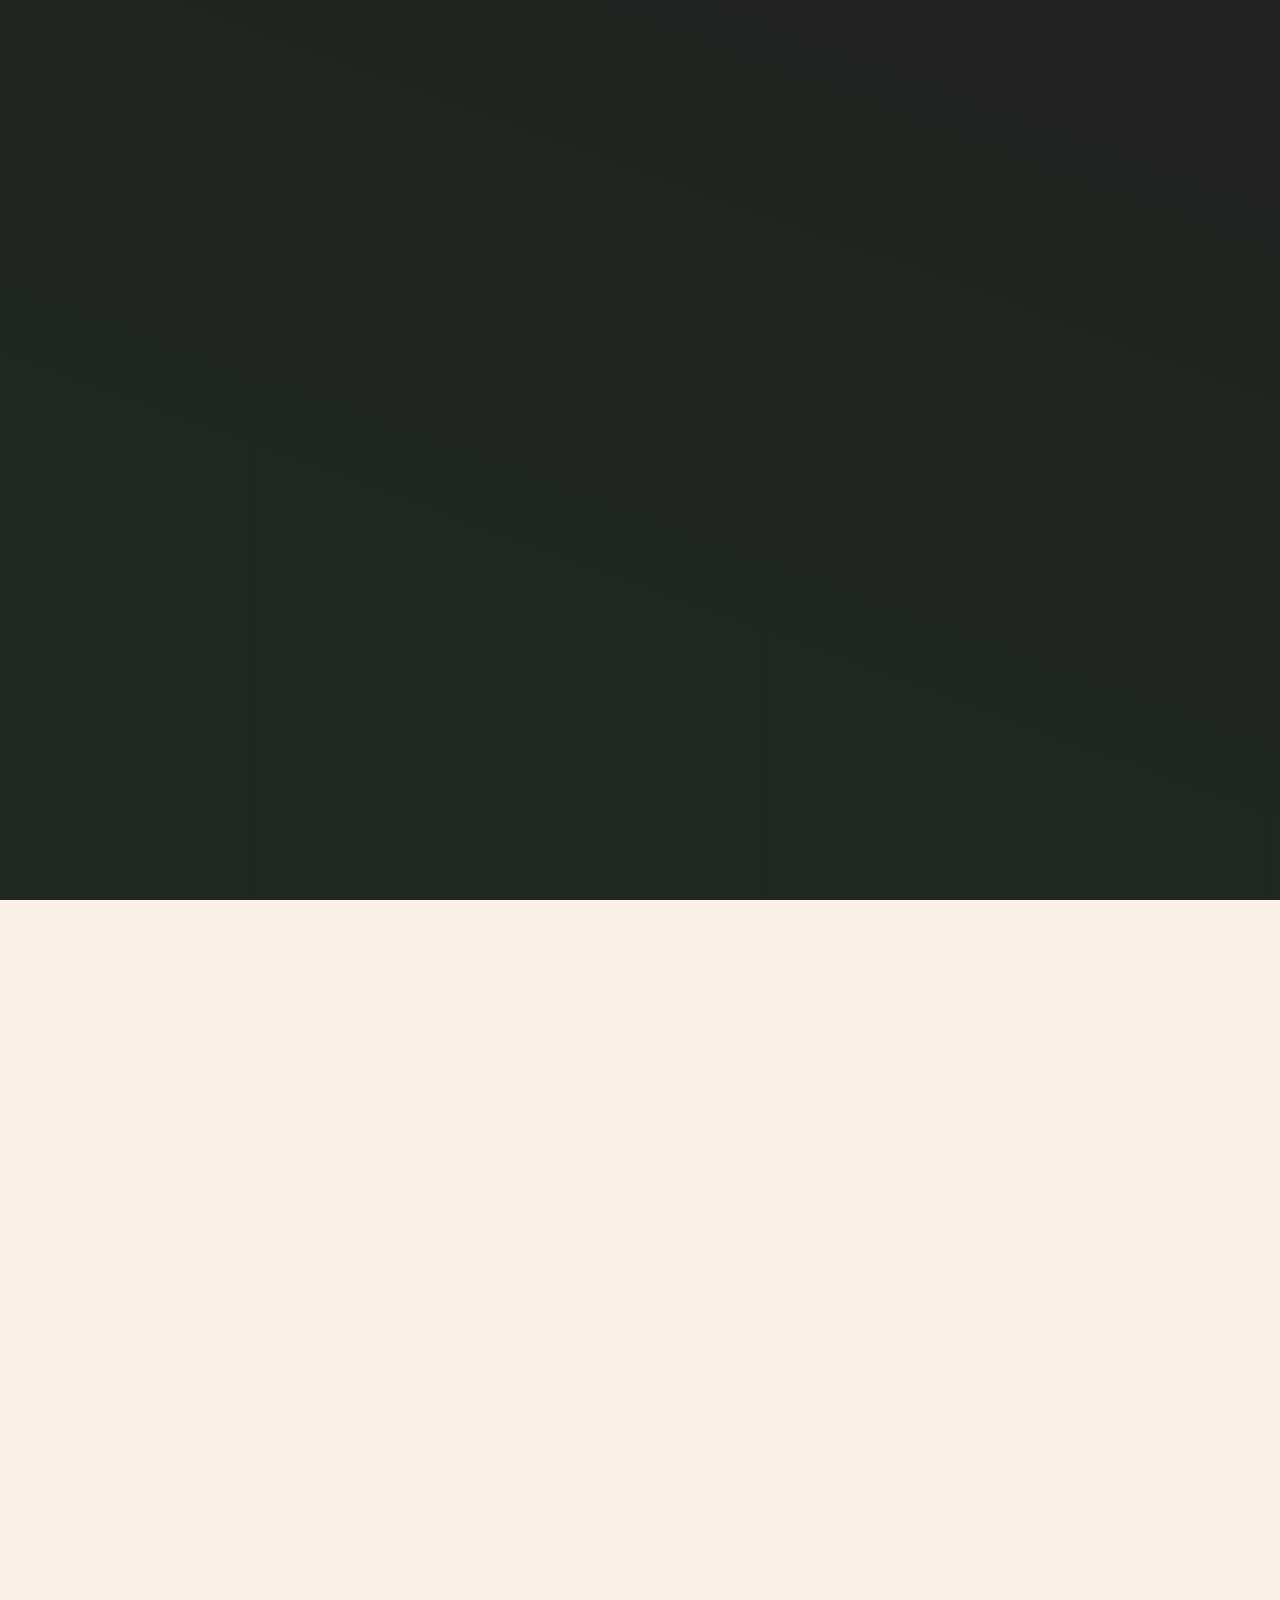
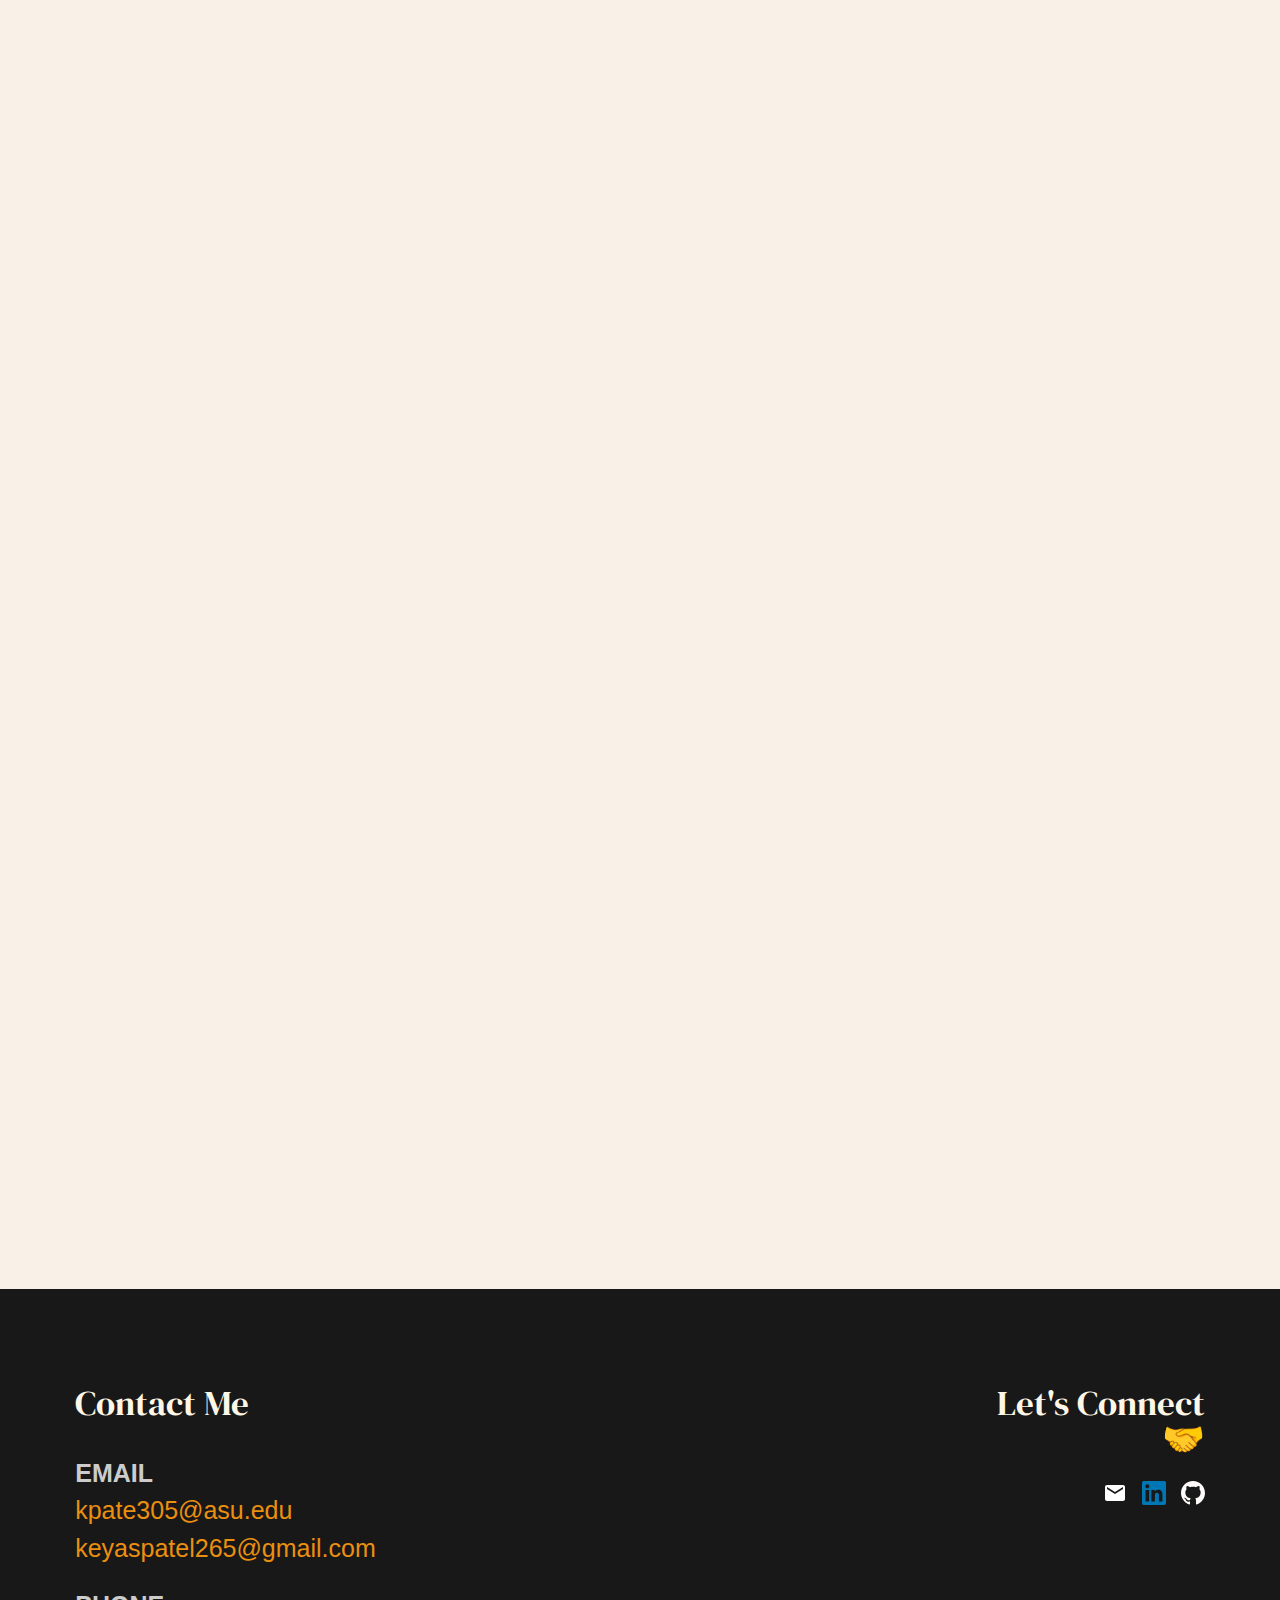
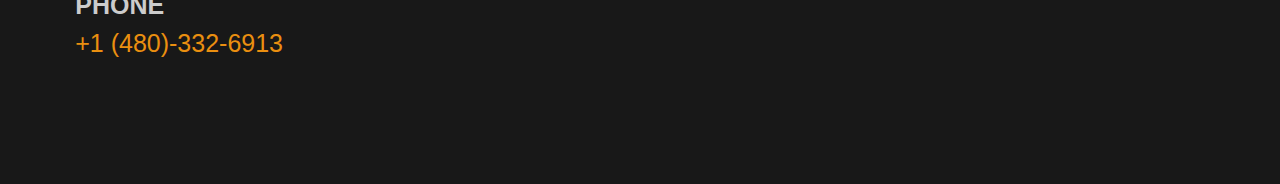
==== commit c82dda40: "Resume" ====
--- a/index.html
+++ b/index.html
@@ -74,7 +74,7 @@
                     </ul> <!-- s-header__menu-links -->
 
                     <div class="s-header__contact">
-                        <a href="https://drive.google.com/file/d/17TUg4IQK2optAtiaLfnBPVvH-PuOsv1F/view" class="btn btn--primary s-header__contact-btn">Resume</a>                        
+                        <a href="https://drive.google.com/file/d/1bus9OrRPbF37b9qz0kshVlOtNNikkA3Z/view" class="btn btn--primary s-header__contact-btn">Resume</a>                        
                     </div> <!-- s-header__contact -->
     
                 </nav> <!-- end s-header__nav -->
@@ -346,10 +346,8 @@
                         <h3 class="project-title">Sales and Customer Dashboards | Tableau Project</h3>
                     </a>
                     <div class="project-info">
-                        <p>Built Tableau dashboards visualizing KPIs like sales, profit, and customer acquisition, analyzing trends to enhance performance 
-                            tracking and boost operational efficiency by 15%.</p>
-                            <p>Identified sales trends and improvement areas by analyzing data and visualizing key metrics, leading to optimized 
-                                strategies and better customer experiences.</p>
+                        <p>Developed Tableau dashboards visualizing KPIs like sales, profit, and customer acquisition, enabling faster performance tracking.</p>
+                            <p>Analyzed business trends to identify growth opportunities and improved operational efficiency by 15%.</p>
                     </div>
                 </div>
 
@@ -360,9 +358,8 @@
                         <h3 class="project-title">Telco Customer Churn Prediction</h3>
                     </a>
                     <div class="project-info">
-                        <p>Created and optimized a customer churn prediction model using Decision Tree and Random Forest classifiers, improving 
-                            accuracy from 78.18% to 93.44% with SMOTEENN.</p>
-                            <p>Performed data cleaning, feature engineering, and encoding to prepare customer churn dataset for predictive modeling, achieving improved insights into key churn factors.</p>
+                        <p>Optimized machine learning pipeline for telco customer churn prediction using Decision Tree and Random Forest classifiers.</p>
+                            <p> Boosted model accuracy by 19.52% (from 78.18% to 93.44%) through hyperparameter tuning and cross-validation.</p>
                     </div>
                 </div>
 
